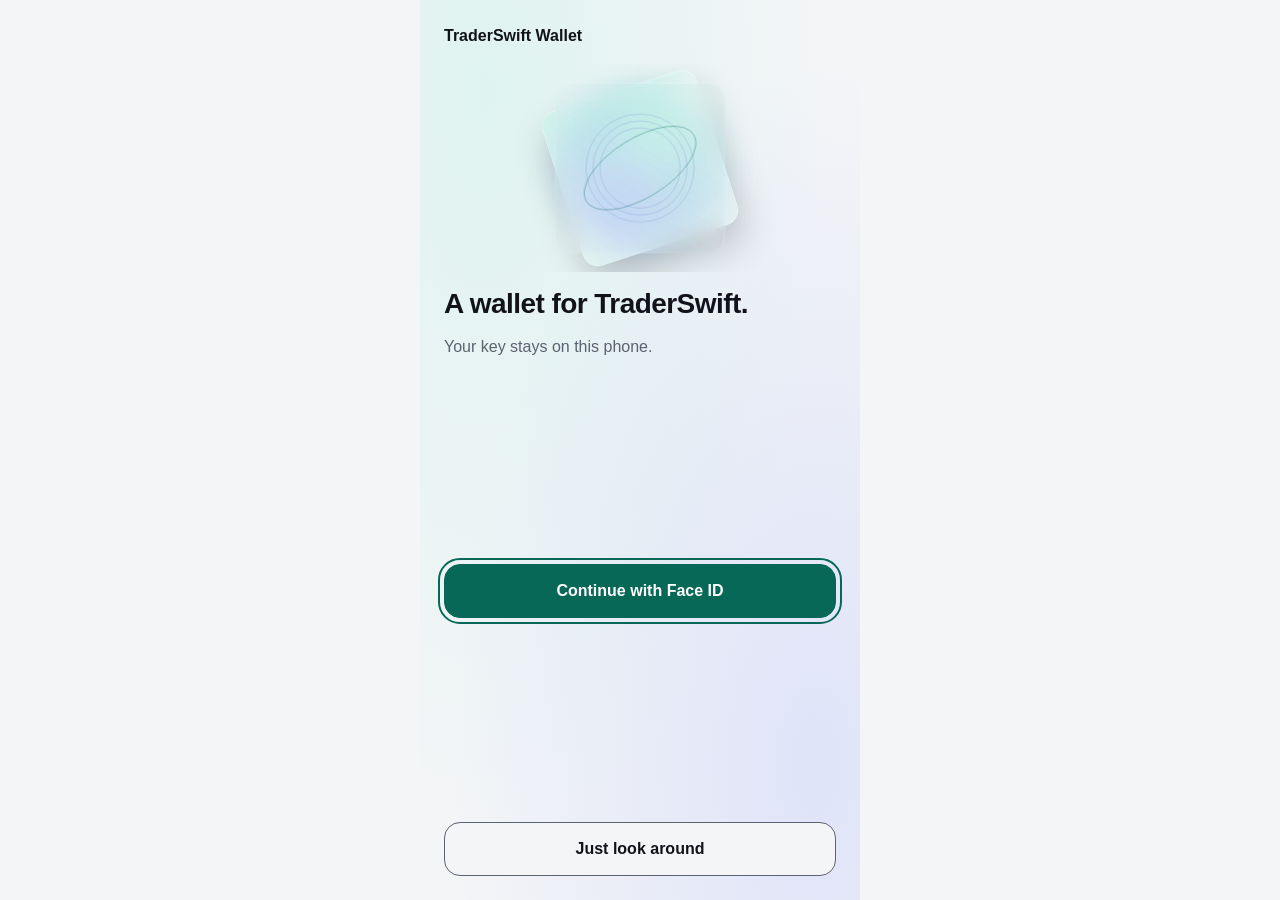
==== index.html @ d80a9143 "Release wallet-2026-11-20" ====
<!doctype html>
<html lang="en" data-build-skin="glass" data-skin="glass">
<head>
  <meta charset="utf-8">
  <meta http-equiv="Content-Security-Policy" content="default-src 'self'; script-src 'self'; style-src 'self'; img-src 'self' data:; connect-src 'self' https://api.hyperliquid.xyz https://demo.traderswift.io; frame-src 'self'; object-src 'none'; base-uri 'none'; form-action 'none'">
  <script src="./frame-guard.4831d1f5ddee1642.js" integrity="sha256-SDHR9d3uFkIbovCyOY0tVZxZxyp4+VUDyLY3PaFtxhA=" crossorigin="anonymous" data-child="false" data-app-src="./app.b67b82bde010d55c.js" data-app-integrity="sha256-tnuCveAQ1VzoUtTcBZsyUCCunEWGEKCyoYZvrgc1C8I="></script>
  <meta name="viewport" content="width=device-width, initial-scale=1, viewport-fit=cover">
  <meta name="theme-color" content="#0b0c0f">
  <title>TraderSwift Wallet</title>
  <link rel="manifest" href="./manifest.webmanifest">
  <link rel="icon" href="./icon.svg" type="image/svg+xml">
  <link rel="apple-touch-icon" href="./icon-192.png">
  <link rel="stylesheet" href="./app.dac056a2eb11f874.css" integrity="sha256-2sBWousR+HQdXqFy+PMfnN85sP+5z654Mg8IpljKiX8=" crossorigin="anonymous">
</head>
<body>
  <a data-wallet-direct href="https://wallet.traderswift.io/" target="_top" rel="noopener">Open wallet.traderswift.io directly</a>
  <template data-wallet-content>
  <main data-wallet-root></main>
  </template>
</body>
</html>
---- app.dac056a2eb11f874.css ----
/* Core geometry and accessibility. Appearance belongs to skins. */
:root {
  --zero: 0;
  --full: 100%;
  --half: 50%;
  --fraction: 1fr;
  --viewport-height: 100svh;
  --app-width: 440px;
  --space-1: 4px;
  --space-2: 8px;
  --space-3: 12px;
  --space-4: 16px;
  --space-5: 20px;
  --space-6: 24px;
  --space-9: 36px;
  --line-width: 1px;
  --focus-width: 2px;
  --focus-offset: 4px;
  --emphasis-width: 2px;
  --button-height: 54px;
  --touch-size: 44px;
  --payment-touch-size: 48px;
  --payment-text-size: 20px;
  --phrase-columns: 3;
  --word-padding: 3px 6px;
  --number-width: 14px;
  --mic-width: 100%;
  --mic-height: 64px;
  --mic-icon: 48px;
  --mic-stroke: 3px;
  --mic-capsule-width: 12px;
  --mic-capsule-height: 26px;
  --mic-capsule-left: 18px;
  --mic-capsule-top: 2px;
  --mic-cradle-width: 28px;
  --mic-cradle-height: 24px;
  --mic-cradle-left: 10px;
  --mic-cradle-top: 14px;
  --mic-stem-height: 8px;
  --mic-stem-left: 22px;
  --mic-stem-top: 38px;
  --mic-stand-width: 18px;
  --mic-stand-left: 15px;
  --mic-stand-top: 44px;
  --toast-layer: 10;
  --toast-width: 400px;
  --toast-available-width: calc(100% - 32px);
  --identity-size: 208px;
  --identity-stage-height: 228px;
  --panel-edge: 3px;
  --identity-gap: 4px;
  --identity-cell: 12px;
  --look-columns: 3;
}

* {
  box-sizing: border-box;
}
body {
  margin: var(--zero);
}
button {
  cursor: pointer;
}
button:disabled {
  cursor: not-allowed;
}
h1, h2 {
  margin: var(--zero);
  overflow-wrap: anywhere;
}
p {
  margin: var(--zero);
}
.app-shell {
  width: var(--full);
  max-width: var(--app-width);
  min-height: var(--viewport-height);
  margin-inline: auto;
  padding: var(--space-6);
  padding-bottom: max(var(--space-6), env(safe-area-inset-bottom));
}
.stack, .sentence-card, .actions {
  display: grid;
  gap: var(--space-4);
}
.actions {
  gap: var(--space-3);
  padding-top: var(--space-4);
}
.button {
  display: flex;
  align-items: center;
  justify-content: center;
  gap: var(--space-2);
  width: var(--full);
  min-height: var(--button-height);
  padding: var(--space-3) var(--space-4);
  overflow-wrap: anywhere;
}
.risk {
  text-decoration: underline;
}
.request-details {
  margin: var(--zero);
  padding: var(--space-4);
  overflow-wrap: anywhere;
}
.request-details__row + .request-details__row {
  margin-top: var(--space-3);
  padding-top: var(--space-3);
}
dt {
  margin-bottom: var(--space-1);
}
dd {
  margin: var(--zero);
  white-space: pre-wrap;
}
.notice {
  padding: var(--space-3);
}
.phrase-grid {
  list-style: none;
  display: grid;
  grid-template-columns: repeat(var(--phrase-columns), minmax(var(--zero), var(--fraction)));
  gap: var(--space-1);
  padding: var(--zero);
  margin: var(--zero);
}
.phrase-grid__item {
  display: flex;
  align-items: center;
  gap: var(--space-2);
  padding: var(--word-padding);
  min-width: var(--zero);
}
.phrase-grid__word {
  overflow-wrap: anywhere;
}
.word-number {
  flex-shrink: var(--zero);
  width: var(--number-width);
}
.passphrase-field {
  display: grid;
  gap: var(--space-2);
}
.passphrase {
  min-width: var(--zero);
  width: var(--full);
  min-height: var(--button-height);
  padding: var(--space-4);
}
.passphrase-toggle {
  width: auto;
  justify-self: end;
  min-height: var(--touch-size);
}
.field-error:empty {
  display: none;
}
.mic-button {
  flex-direction: row;
  width: var(--mic-width);
  min-height: var(--mic-height);
}
.mic-icon {
  position: relative;
  width: var(--mic-icon);
  height: var(--mic-icon);
}
.mic-icon > span {
  position: absolute;
}
.mic-icon__capsule {
  left: var(--mic-capsule-left);
  top: var(--mic-capsule-top);
  width: var(--mic-capsule-width);
  height: var(--mic-capsule-height);
}
.mic-icon__cradle {
  left: var(--mic-cradle-left);
  top: var(--mic-cradle-top);
  width: var(--mic-cradle-width);
  height: var(--mic-cradle-height);
}
.mic-icon__stem {
  left: var(--mic-stem-left);
  top: var(--mic-stem-top);
  width: var(--mic-stroke);
  height: var(--mic-stem-height);
}
.mic-icon__stand {
  left: var(--mic-stand-left);
  top: var(--mic-stand-top);
  width: var(--mic-stand-width);
  height: var(--mic-stroke);
}
.toast {
  position: fixed;
  z-index: var(--toast-layer);
  inset-inline: var(--zero);
  bottom: max(var(--space-4), env(safe-area-inset-bottom));
  width: min(var(--toast-width), var(--toast-available-width));
  margin-inline: auto;
  display: grid;
  gap: var(--space-3);
  padding: var(--space-4);
  overflow-wrap: anywhere;
}
.toast__dismiss {
  width: auto;
  min-height: var(--touch-size);
  justify-self: end;
}
textarea {
  resize: vertical;
}
[hidden] {
  display: none !important;
}
.page-host {
  align-content: start;
}
.page-host iframe {
  width: var(--full);
  min-height: var(--app-width);
}
output {
  overflow-wrap: anywhere;
}
.sentence-card__sentence, .request-audience {
  unicode-bidi: isolate;
  direction: ltr;
}

/* Art is isolated and clipped; it never contains signing text or controls. */
.app-shell {
  position: relative;
  isolation: isolate;
  display: flex;
  flex-direction: column;
  gap: var(--space-4);
}
.background-light {
  position: absolute;
  inset: var(--zero);
  z-index: -1;
  contain: strict;
  overflow: hidden;
  pointer-events: none;
}
.screen-content {
  display: flex;
  flex-direction: column;
  flex: 1;
  gap: var(--space-4);
}
.screen-content > * { flex-shrink: 0; }
.screen-dock, .screen-content > .button--primary,
.screen-content > .button:last-child { margin-top: auto; }
.screen-content form, .screen-content > .sentence-card {
  display: flex;
  flex-direction: column;
  flex: 1;
}
.screen-content form > .button--primary, .sentence-card > .actions { margin-top: auto; }
.wallet-tools summary { cursor: pointer; padding-block: var(--space-3); }
.wallet-tools .stack { padding-block: var(--space-3); }
.ring-prompt { min-width: var(--zero); }
.ring-prompt .ring-prompt__action {
  display: flex;
  align-items: center;
  justify-content: center;
  box-shadow: none;
  cursor: pointer;
  font-family: inherit;
  width: auto;
  min-width: var(--zero);
  min-height: var(--touch-size);
  padding: var(--zero);
  border: var(--zero);
  background: none;
  color: var(--muted);
  font-size: var(--text-small);
  font-weight: inherit;
}
.ring-prompt > :first-child { flex: 1; justify-content: flex-start; font-weight: normal; }
.ring-prompt .ring-prompt__dismiss { min-width: var(--touch-size); flex-shrink: 0; }
.ring-draft, .ring-header { min-width: var(--zero); overflow-wrap: anywhere; }
.ring-back { display: flex; align-items: center; min-height: var(--touch-size); }
.identity-stage {
  position: relative;
  isolation: isolate;
  contain: layout paint;
  overflow: hidden;
  width: var(--full);
  height: var(--identity-stage-height);
  flex-shrink: 0;
}
.identity-light, .identity-pane, .key-identity {
  position: absolute;
  inset: var(--zero);
  width: var(--identity-size);
  height: var(--identity-size);
  margin: auto;
}
.identity-light, .identity-pane { z-index: -1; }
.key-identity { display: block; }
.panel-wrap {
  position: relative;
  isolation: isolate;
  padding: var(--panel-edge);
}
.panel-art {
  position: absolute;
  inset: var(--zero);
  z-index: -1;
  contain: strict;
  overflow: hidden;
  pointer-events: none;
}
.panel-wrap > :last-child { position: relative; }

.look-options {
  display: grid;
  grid-template-columns: repeat(var(--look-columns), minmax(var(--zero), var(--fraction)));
  gap: var(--space-2);
}

.signing-truth {
  overflow-wrap: anywhere;
  unicode-bidi: isolate;
  direction: ltr;
}

.storage-warning { display: flex; align-items: center; gap: var(--space-2); }
.storage-warning .button { width: auto; min-height: var(--touch-size); padding-inline: var(--space-2); }

.identity-light { animation: identity-arrive var(--motion-duration) var(--motion-easing); }
@keyframes identity-arrive {
  from { opacity: 0; }
  to { opacity: 1; }
}

@media (prefers-reduced-motion: reduce) {
  *, *::before, *::after {
    animation: none !important;
    transition: none !important;
    transform: none !important;
    scroll-behavior: auto !important;
  }
}

/* Route focus announces the heading; keyboard focus uses the skin ring. */
h1[tabindex]:focus { outline: none; }
[data-signing-truth="address"], .app-shell .wallet-address,
.app-shell .passphrase.wallet-address {
  font-family: var(--font-address, ui-monospace, "SFMono-Regular", Menlo, Consolas, monospace);
}

.hl-heading { display: flex; align-items: baseline; flex-wrap: wrap; gap: var(--space-2); }
.hl-heading h3 { margin: var(--zero); overflow-wrap: anywhere; }
.hl-heading .muted { margin-left: auto; }
.hl-side { color: var(--accent); }
.hl-grid {
  display: grid;
  grid-template-columns: repeat(3, minmax(var(--zero), var(--fraction)));
  gap: var(--space-3) var(--space-2);
  margin: var(--zero);
}
.hl-cell { min-width: var(--zero); }
.hl-cell dt { font-size: var(--text-tiny); }
.hl-cell dd { font-variant-numeric: tabular-nums; overflow-wrap: anywhere; }
.hl-view, .hl-results, .hl-card { min-width: var(--zero); }

.payment-review, .funding-page {
  min-width: var(--zero);
  overflow-wrap: anywhere;
  unicode-bidi: isolate;
  direction: ltr;
}
.payment-review .wallet-address, .funding-page .wallet-address {
  white-space: normal;
  overflow: visible;
  text-overflow: clip;
}

.approval-screen, .approval-review { min-width: var(--zero); overflow-wrap: anywhere; }
.approval-typed-data {
  white-space: pre-wrap;
  overflow-wrap: anywhere;
  overflow: visible;
  text-overflow: clip;
  min-width: var(--zero);
  direction: ltr;
  unicode-bidi: isolate;
}

.funding-header {
  display: flex;
  align-items: center;
  gap: var(--space-2);
}
.funding-header h1 {
  flex: 1;
  margin: 0;
  font-size: var(--payment-text-size);
}
.funding-header .button {
  width: var(--payment-touch-size);
  flex-shrink: var(--zero);
  min-width: var(--payment-touch-size);
  min-height: var(--payment-touch-size);
  padding: 0;
}
.funding-badge {
  padding: var(--space-1) var(--space-2);
  border: var(--line-width) solid var(--border);
  border-radius: var(--radius-pill);
  font-size: var(--text-small);
  color: var(--muted);
}
.funding-page .button, .payment-review .button {
  min-height: var(--payment-touch-size);
}
.funding-page .wallet-address {
  font-size: var(--payment-text-size);
  overflow-wrap: anywhere;
  white-space: normal;
}

:root:not([data-skin]), :root[data-skin="glass"] { 
  color-scheme: dark;
  --font-body: -apple-system, BlinkMacSystemFont, "Segoe UI", sans-serif;
  --font-address: ui-monospace, "SFMono-Regular", Menlo, Consolas, monospace;
  --font-heading: var(--font-body);
  --font-mono: ui-monospace, "SFMono-Regular", Consolas, monospace;
  --text-body: 16px;
  --text-small: 12px;
  --text-word: 13px;
  --text-tiny: 10px;
  --text-heading: 28px;
  --text-hero: 28px;
  --leading-body: 1.5;
  --leading-heading: 1.12;
  --weight-bold: 600;
  --weight-heading: 600;
  --tracking-heading: -.02em;
  --tracking-label: .04em;
  --radius-card: 24px;
  --radius-control: 16px;
  --radius-notice: 12px;
  --radius-word: 4px;
  --radius-mic: 28px;
  --radius-pill: 999px;
  --transparent: transparent;
  --current-color: currentColor;
  --opacity-disabled: 1;
  --motion-duration: 140ms;
  --motion-easing: ease-out;
  --motion-press: translateY(1px);
  --canvas: #0b0c0f;
  --surface: #0b0c0f;
  --ink: #f2f4f7;
  --muted: #8b93a1;
  --accent: #5ee7c6;
  --on-accent: #0b0c0f;
  --tint: #181a20;
  --border: #30343b;
  --border-strong: #8b93a1;
  --warning-bg: #132923;
  --warning-ink: #a8e9d8;
  --danger: #ff6b63;
  --danger-bg: #2e191d;
  --danger-border: #a84b49;
  --panel-background: linear-gradient(135deg, var(--surface), var(--tint));
  --shadow-card: inset 0 1px 0 #ffffff12;
  --shadow-mic: 0 0 32px #5ee7c624;
  --shadow-toast: 0 8px 24px #00000050;
  --glass-blur: 16px;
  --identity-shell-radius: 24px;
  --identity-radius: 4px;
  --identity-background: radial-gradient(ellipse at center, var(--tint), var(--surface));
}
@media (prefers-color-scheme: light) {
  :root:not([data-skin]), :root[data-skin="glass"] {
    color-scheme: light;
    --canvas: #f4f5f7;
    --surface: #f4f5f7;
    --ink: #111318;
    --muted: #5b6270;
    --accent: #086858;
    --on-accent: #ffffff;
    --tint: #e9ebef;
    --border: #c9cdd4;
    --border-strong: #5b6270;
    --warning-bg: #e0f0eb;
    --warning-ink: #176856;
    --danger: #a12b28;
    --danger-bg: #fae9e7;
    --danger-border: #bf6a65;
  }
}
@media (prefers-reduced-motion: reduce) {
  :root:not([data-skin]), :root[data-skin="glass"] { --motion-duration: 0ms; --motion-press: none; }
}

:root[data-skin="glass"] body { background: var(--canvas); color: var(--ink); font: var(--text-body)/var(--leading-body) var(--font-body); }:root[data-skin="glass"] button, :root[data-skin="glass"] input { font: inherit; }:root[data-skin="glass"] button, :root[data-skin="glass"] input, :root[data-skin="glass"] a { -webkit-tap-highlight-color: var(--transparent); }:root[data-skin="glass"] button:disabled { opacity: var(--opacity-disabled); }:root[data-skin="glass"] button:focus-visible, :root[data-skin="glass"] input:focus-visible, :root[data-skin="glass"] a:focus-visible, :root[data-skin="glass"] [tabindex]:focus-visible:not(h1), :root[data-skin="glass"] h1[data-keyboard-focus="true"]:focus-visible { outline: var(--focus-width) solid var(--accent); outline-offset: var(--focus-offset); }:root[data-skin="glass"] a { color: var(--accent); text-underline-offset: var(--space-1); }:root[data-skin="glass"] h1, :root[data-skin="glass"] h2 { font: var(--weight-heading) var(--text-heading)/var(--leading-heading) var(--font-heading); letter-spacing: var(--tracking-heading); }:root[data-skin="glass"] .app-shell { background: var(--surface); }:root[data-skin="glass"] .wallet-tools summary { color: var(--muted); }:root[data-skin="glass"] .hero { font-size: var(--text-hero); }:root[data-skin="glass"] .muted, :root[data-skin="glass"] .field-hint { color: var(--muted); }:root[data-skin="glass"] .button { border: var(--line-width) solid var(--border-strong); border-radius: var(--radius-control); background: var(--surface); color: var(--ink); font-weight: var(--weight-bold); transition: background-color var(--motion-duration) var(--motion-easing), transform var(--motion-duration) var(--motion-easing); }:root[data-skin="glass"] .button--primary { background: var(--accent); color: var(--on-accent); border-color: var(--accent); }:root[data-skin="glass"] .button--refuse { color: var(--danger); border-color: var(--danger-border); }:root[data-skin="glass"] .button--secondary:enabled:hover { background: var(--tint); }:root[data-skin="glass"] .button--refuse:enabled:hover { background: var(--danger-bg); }:root[data-skin="glass"] .button:enabled:active { transform: var(--motion-press); }:root[data-skin="glass"] .risk { color: var(--accent); font-weight: inherit; text-decoration-thickness: var(--emphasis-width); text-underline-offset: var(--focus-offset); }:root[data-skin="glass"] .request-details { background-color: var(--tint); background-image: var(--panel-background, linear-gradient(135deg, var(--surface), var(--tint))); border: var(--line-width) solid var(--border); border-radius: var(--radius-card); box-shadow: var(--shadow-card); }:root[data-skin="glass"] .request-details__row + .request-details__row { border-top: var(--line-width) solid var(--border); }:root[data-skin="glass"] dt { color: var(--muted); font-size: var(--text-small); font-weight: var(--weight-bold); letter-spacing: var(--tracking-label); text-transform: uppercase; }:root[data-skin="glass"] .notice { border-radius: var(--radius-notice); background: var(--warning-bg); color: var(--warning-ink); }:root[data-skin="glass"] .phrase-grid__item { border: var(--line-width) solid var(--border); border-radius: var(--radius-word); background: var(--tint); font-size: var(--text-word); }:root[data-skin="glass"] .word-number { font-size: var(--text-tiny); color: var(--muted); font-variant-numeric: tabular-nums; }:root[data-skin="glass"] .field-label { font-weight: var(--weight-bold); }:root[data-skin="glass"] .passphrase { border: var(--line-width) solid var(--border-strong); border-radius: var(--radius-control); background: var(--tint); color: var(--ink); }:root[data-skin="glass"] .passphrase[aria-invalid="true"] { border-color: var(--danger); }:root[data-skin="glass"] .passphrase-toggle[aria-pressed="true"] { background: var(--tint); border-color: var(--accent); }:root[data-skin="glass"] .field-hint, :root[data-skin="glass"] .field-error { font-size: var(--text-small); }:root[data-skin="glass"] .field-error { color: var(--danger); }:root[data-skin="glass"] .mic-button { border-radius: var(--radius-mic); box-shadow: var(--shadow-mic); }:root[data-skin="glass"] .mic-icon__capsule { border: var(--mic-stroke) solid var(--current-color); border-radius: var(--radius-pill); }:root[data-skin="glass"] .mic-icon__cradle { border: var(--mic-stroke) solid var(--current-color); border-top: none; border-radius: var(--zero) var(--zero) var(--radius-pill) var(--radius-pill); }:root[data-skin="glass"] .mic-icon__stem { background: var(--current-color); }:root[data-skin="glass"] .mic-icon__stand { background: var(--current-color); }:root[data-skin="glass"] .toast { background: var(--surface); color: var(--ink); border: var(--line-width) solid var(--border-strong); border-radius: var(--radius-card); box-shadow: var(--shadow-toast); }:root[data-skin="glass"] .toast--error { background: var(--danger-bg); color: var(--danger); border-color: var(--danger-border); }:root[data-skin="glass"] textarea { font: inherit; }:root[data-skin="glass"] textarea:focus-visible { outline: var(--focus-width) solid var(--accent); outline-offset: var(--focus-offset); }:root[data-skin="glass"] .page-host iframe { border: var(--zero); }:root[data-skin="glass"] .look-options [aria-pressed="true"] { border-color: var(--accent); background: var(--tint); }:root[data-skin="glass"] .request-details { backdrop-filter: blur(var(--glass-blur)); }:root[data-skin="glass"] .background-light { background: radial-gradient(ellipse at 15% 10%, #5ee7c624, transparent 65%), radial-gradient(ellipse at 90% 85%, #5a78ff24, transparent 65%); }:root[data-skin="glass"] .panel-art { background: linear-gradient(135deg, #a8e9d840, #5a78ff18 55%, #5ee7c624); border: 1px solid #a8e9d840; border-radius: 22px; box-shadow: inset 0 1px 0 #ffffff30, 0 12px 28px #00000024; backdrop-filter: blur(24px); }:root[data-skin="glass"] .identity-stage { height: 208px; }:root[data-skin="glass"] .identity-light { background: conic-gradient(from 29deg, #5ee7c640, #5a78ff40, #5ee7c640); border-radius: 50%; filter: blur(18px); transform: scale(0.8); }:root[data-skin="glass"] .identity-pane { background: linear-gradient(-18deg, #a8e9d818, transparent 60%, #5ee7c624); border: 1px solid #ffffff30; border-radius: 20px; box-shadow: 0 24px 48px #00000033, inset 0 1px 0 #ffffff30; transform: rotate(-18deg) scale(0.78); }:root[data-skin="glass"] .key-identity { background: linear-gradient(31deg, #ffffff0f, transparent 65%, #a8e9d818); border: 1px solid #ffffff30; border-radius: 20px; backdrop-filter: blur(12px); padding: 18px; transform: scale(0.82); }:root[data-skin="glass"] .orbit-lines { fill: none; stroke: #869ad4; stroke-width: 1; opacity: 0.8; }:root[data-skin="glass"] .orbit-lines ellipse { stroke: var(--accent); }:root[data-skin="glass"] .identity-dot { fill: var(--accent); stroke: var(--surface); stroke-width: 1; }:root[data-skin="glass"] .identity-dot:nth-child(3n) { fill: #b9f3e4; }

:root:not([data-skin]) body { background: var(--canvas); color: var(--ink); font: var(--text-body)/var(--leading-body) var(--font-body); }:root:not([data-skin]) button, :root:not([data-skin]) input { font: inherit; }:root:not([data-skin]) button, :root:not([data-skin]) input, :root:not([data-skin]) a { -webkit-tap-highlight-color: var(--transparent); }:root:not([data-skin]) button:disabled { opacity: var(--opacity-disabled); }:root:not([data-skin]) button:focus-visible, :root:not([data-skin]) input:focus-visible, :root:not([data-skin]) a:focus-visible, :root:not([data-skin]) [tabindex]:focus-visible:not(h1), :root:not([data-skin]) h1[data-keyboard-focus="true"]:focus-visible { outline: var(--focus-width) solid var(--accent); outline-offset: var(--focus-offset); }:root:not([data-skin]) a { color: var(--accent); text-underline-offset: var(--space-1); }:root:not([data-skin]) h1, :root:not([data-skin]) h2 { font: var(--weight-heading) var(--text-heading)/var(--leading-heading) var(--font-heading); letter-spacing: var(--tracking-heading); }:root:not([data-skin]) .app-shell { background: var(--surface); }:root:not([data-skin]) .wallet-tools summary { color: var(--muted); }:root:not([data-skin]) .hero { font-size: var(--text-hero); }:root:not([data-skin]) .muted, :root:not([data-skin]) .field-hint { color: var(--muted); }:root:not([data-skin]) .button { border: var(--line-width) solid var(--border-strong); border-radius: var(--radius-control); background: var(--surface); color: var(--ink); font-weight: var(--weight-bold); transition: background-color var(--motion-duration) var(--motion-easing), transform var(--motion-duration) var(--motion-easing); }:root:not([data-skin]) .button--primary { background: var(--accent); color: var(--on-accent); border-color: var(--accent); }:root:not([data-skin]) .button--refuse { color: var(--danger); border-color: var(--danger-border); }:root:not([data-skin]) .button--secondary:enabled:hover { background: var(--tint); }:root:not([data-skin]) .button--refuse:enabled:hover { background: var(--danger-bg); }:root:not([data-skin]) .button:enabled:active { transform: var(--motion-press); }:root:not([data-skin]) .risk { color: var(--accent); font-weight: inherit; text-decoration-thickness: var(--emphasis-width); text-underline-offset: var(--focus-offset); }:root:not([data-skin]) .request-details { background-color: var(--tint); background-image: var(--panel-background, linear-gradient(135deg, var(--surface), var(--tint))); border: var(--line-width) solid var(--border); border-radius: var(--radius-card); box-shadow: var(--shadow-card); }:root:not([data-skin]) .request-details__row + .request-details__row { border-top: var(--line-width) solid var(--border); }:root:not([data-skin]) dt { color: var(--muted); font-size: var(--text-small); font-weight: var(--weight-bold); letter-spacing: var(--tracking-label); text-transform: uppercase; }:root:not([data-skin]) .notice { border-radius: var(--radius-notice); background: var(--warning-bg); color: var(--warning-ink); }:root:not([data-skin]) .phrase-grid__item { border: var(--line-width) solid var(--border); border-radius: var(--radius-word); background: var(--tint); font-size: var(--text-word); }:root:not([data-skin]) .word-number { font-size: var(--text-tiny); color: var(--muted); font-variant-numeric: tabular-nums; }:root:not([data-skin]) .field-label { font-weight: var(--weight-bold); }:root:not([data-skin]) .passphrase { border: var(--line-width) solid var(--border-strong); border-radius: var(--radius-control); background: var(--tint); color: var(--ink); }:root:not([data-skin]) .passphrase[aria-invalid="true"] { border-color: var(--danger); }:root:not([data-skin]) .passphrase-toggle[aria-pressed="true"] { background: var(--tint); border-color: var(--accent); }:root:not([data-skin]) .field-hint, :root:not([data-skin]) .field-error { font-size: var(--text-small); }:root:not([data-skin]) .field-error { color: var(--danger); }:root:not([data-skin]) .mic-button { border-radius: var(--radius-mic); box-shadow: var(--shadow-mic); }:root:not([data-skin]) .mic-icon__capsule { border: var(--mic-stroke) solid var(--current-color); border-radius: var(--radius-pill); }:root:not([data-skin]) .mic-icon__cradle { border: var(--mic-stroke) solid var(--current-color); border-top: none; border-radius: var(--zero) var(--zero) var(--radius-pill) var(--radius-pill); }:root:not([data-skin]) .mic-icon__stem { background: var(--current-color); }:root:not([data-skin]) .mic-icon__stand { background: var(--current-color); }:root:not([data-skin]) .toast { background: var(--surface); color: var(--ink); border: var(--line-width) solid var(--border-strong); border-radius: var(--radius-card); box-shadow: var(--shadow-toast); }:root:not([data-skin]) .toast--error { background: var(--danger-bg); color: var(--danger); border-color: var(--danger-border); }:root:not([data-skin]) textarea { font: inherit; }:root:not([data-skin]) textarea:focus-visible { outline: var(--focus-width) solid var(--accent); outline-offset: var(--focus-offset); }:root:not([data-skin]) .page-host iframe { border: var(--zero); }:root:not([data-skin]) .look-options [aria-pressed="true"] { border-color: var(--accent); background: var(--tint); }:root:not([data-skin]) .request-details { backdrop-filter: blur(var(--glass-blur)); }:root:not([data-skin]) .background-light { background: radial-gradient(ellipse at 15% 10%, #5ee7c624, transparent 65%), radial-gradient(ellipse at 90% 85%, #5a78ff24, transparent 65%); }:root:not([data-skin]) .panel-art { background: linear-gradient(135deg, #a8e9d840, #5a78ff18 55%, #5ee7c624); border: 1px solid #a8e9d840; border-radius: 22px; box-shadow: inset 0 1px 0 #ffffff30, 0 12px 28px #00000024; backdrop-filter: blur(24px); }:root:not([data-skin]) .identity-stage { height: 208px; }:root:not([data-skin]) .identity-light { background: conic-gradient(from 29deg, #5ee7c640, #5a78ff40, #5ee7c640); border-radius: 50%; filter: blur(18px); transform: scale(0.8); }:root:not([data-skin]) .identity-pane { background: linear-gradient(-18deg, #a8e9d818, transparent 60%, #5ee7c624); border: 1px solid #ffffff30; border-radius: 20px; box-shadow: 0 24px 48px #00000033, inset 0 1px 0 #ffffff30; transform: rotate(-18deg) scale(0.78); }:root:not([data-skin]) .key-identity { background: linear-gradient(31deg, #ffffff0f, transparent 65%, #a8e9d818); border: 1px solid #ffffff30; border-radius: 20px; backdrop-filter: blur(12px); padding: 18px; transform: scale(0.82); }:root:not([data-skin]) .orbit-lines { fill: none; stroke: #869ad4; stroke-width: 1; opacity: 0.8; }:root:not([data-skin]) .orbit-lines ellipse { stroke: var(--accent); }:root:not([data-skin]) .identity-dot { fill: var(--accent); stroke: var(--surface); stroke-width: 1; }:root:not([data-skin]) .identity-dot:nth-child(3n) { fill: #b9f3e4; }

:root[data-skin="orbit"] { 
  color-scheme: dark;
  --font-body: -apple-system, BlinkMacSystemFont, "Segoe UI", sans-serif;
  --font-address: ui-monospace, "SFMono-Regular", Menlo, Consolas, monospace;
  --font-heading: var(--font-body);
  --font-mono: ui-monospace, "SFMono-Regular", Consolas, monospace;
  --text-body: 16px;
  --text-small: 12px;
  --text-word: 13px;
  --text-tiny: 10px;
  --text-heading: 28px;
  --text-hero: 28px;
  --leading-body: 1.5;
  --leading-heading: 1.12;
  --weight-bold: 600;
  --weight-heading: 600;
  --tracking-heading: -.02em;
  --tracking-label: .04em;
  --radius-card: 20px;
  --radius-control: 28px;
  --radius-notice: 12px;
  --radius-word: 4px;
  --radius-mic: 999px;
  --radius-pill: 999px;
  --transparent: transparent;
  --current-color: currentColor;
  --opacity-disabled: 1;
  --motion-duration: 140ms;
  --motion-easing: ease-out;
  --motion-press: translateY(1px);
  --canvas: #080c10;
  --surface: #101a20;
  --ink: #f0f7f5;
  --muted: #a5b8bc;
  --accent: #a7ecda;
  --on-accent: #102b26;
  --tint: #192a31;
  --border: #31464d;
  --border-strong: #6b8b94;
  --warning-bg: #27332e;
  --warning-ink: #d8e7c8;
  --danger: #ffa99e;
  --danger-bg: #36272b;
  --danger-border: #9c605c;
  --panel-background: none;
  --shadow-card: inset 0 1px 0 #a7ecda26;
  --shadow-mic: 0 0 32px #5ee7c624;
  --shadow-toast: 0 8px 24px #00000050;
  --glass-blur: 0px;
  --identity-shell-radius: 999px;
  --identity-radius: 50%;
  --identity-background: repeating-radial-gradient(circle at center, var(--surface) 0px, var(--surface) 16px, var(--border) 17px, var(--surface) 18px);
}
@media (prefers-color-scheme: light) {
  :root[data-skin="orbit"] {
    color-scheme: light;
    --canvas: #dbe5e3;
    --surface: #f4f8f6;
    --ink: #182f31;
    --muted: #526a6d;
    --accent: #205e53;
    --on-accent: #ffffff;
    --tint: #e2eeea;
    --border: #bccfca;
    --border-strong: #708b86;
    --warning-bg: #e4ead6;
    --warning-ink: #42592e;
    --danger: #912e2d;
    --danger-bg: #f7e6e2;
    --danger-border: #bb7d78;
  }
}
@media (prefers-reduced-motion: reduce) {
  :root[data-skin="orbit"] { --motion-duration: 0ms; --motion-press: none; }
}

:root[data-skin="orbit"] body { background: var(--canvas); color: var(--ink); font: var(--text-body)/var(--leading-body) var(--font-body); }:root[data-skin="orbit"] button, :root[data-skin="orbit"] input { font: inherit; }:root[data-skin="orbit"] button, :root[data-skin="orbit"] input, :root[data-skin="orbit"] a { -webkit-tap-highlight-color: var(--transparent); }:root[data-skin="orbit"] button:disabled { opacity: var(--opacity-disabled); }:root[data-skin="orbit"] button:focus-visible, :root[data-skin="orbit"] input:focus-visible, :root[data-skin="orbit"] a:focus-visible, :root[data-skin="orbit"] [tabindex]:focus-visible:not(h1), :root[data-skin="orbit"] h1[data-keyboard-focus="true"]:focus-visible { outline: var(--focus-width) solid var(--accent); outline-offset: var(--focus-offset); }:root[data-skin="orbit"] a { color: var(--accent); text-underline-offset: var(--space-1); }:root[data-skin="orbit"] h1, :root[data-skin="orbit"] h2 { font: var(--weight-heading) var(--text-heading)/var(--leading-heading) var(--font-heading); letter-spacing: var(--tracking-heading); }:root[data-skin="orbit"] .app-shell { background: var(--surface); }:root[data-skin="orbit"] .wallet-tools summary { color: var(--muted); }:root[data-skin="orbit"] .hero { font-size: var(--text-hero); }:root[data-skin="orbit"] .muted, :root[data-skin="orbit"] .field-hint { color: var(--muted); }:root[data-skin="orbit"] .button { border: var(--line-width) solid var(--border-strong); border-radius: var(--radius-control); background: var(--surface); color: var(--ink); font-weight: var(--weight-bold); transition: background-color var(--motion-duration) var(--motion-easing), transform var(--motion-duration) var(--motion-easing); }:root[data-skin="orbit"] .button--primary { background: var(--accent); color: var(--on-accent); border-color: var(--accent); }:root[data-skin="orbit"] .button--refuse { color: var(--danger); border-color: var(--danger-border); }:root[data-skin="orbit"] .button--secondary:enabled:hover { background: var(--tint); }:root[data-skin="orbit"] .button--refuse:enabled:hover { background: var(--danger-bg); }:root[data-skin="orbit"] .button:enabled:active { transform: var(--motion-press); }:root[data-skin="orbit"] .risk { color: var(--accent); font-weight: inherit; text-decoration-thickness: var(--emphasis-width); text-underline-offset: var(--focus-offset); }:root[data-skin="orbit"] .request-details { background-color: var(--tint); background-image: var(--panel-background, linear-gradient(135deg, var(--surface), var(--tint))); border: var(--line-width) solid var(--border); border-radius: var(--radius-card); box-shadow: var(--shadow-card); }:root[data-skin="orbit"] .request-details__row + .request-details__row { border-top: var(--line-width) solid var(--border); }:root[data-skin="orbit"] dt { color: var(--muted); font-size: var(--text-small); font-weight: var(--weight-bold); letter-spacing: var(--tracking-label); text-transform: uppercase; }:root[data-skin="orbit"] .notice { border-radius: var(--radius-notice); background: var(--warning-bg); color: var(--warning-ink); }:root[data-skin="orbit"] .phrase-grid__item { border: var(--line-width) solid var(--border); border-radius: var(--radius-word); background: var(--tint); font-size: var(--text-word); }:root[data-skin="orbit"] .word-number { font-size: var(--text-tiny); color: var(--muted); font-variant-numeric: tabular-nums; }:root[data-skin="orbit"] .field-label { font-weight: var(--weight-bold); }:root[data-skin="orbit"] .passphrase { border: var(--line-width) solid var(--border-strong); border-radius: var(--radius-control); background: var(--tint); color: var(--ink); }:root[data-skin="orbit"] .passphrase[aria-invalid="true"] { border-color: var(--danger); }:root[data-skin="orbit"] .passphrase-toggle[aria-pressed="true"] { background: var(--tint); border-color: var(--accent); }:root[data-skin="orbit"] .field-hint, :root[data-skin="orbit"] .field-error { font-size: var(--text-small); }:root[data-skin="orbit"] .field-error { color: var(--danger); }:root[data-skin="orbit"] .mic-button { border-radius: var(--radius-mic); box-shadow: var(--shadow-mic); }:root[data-skin="orbit"] .mic-icon__capsule { border: var(--mic-stroke) solid var(--current-color); border-radius: var(--radius-pill); }:root[data-skin="orbit"] .mic-icon__cradle { border: var(--mic-stroke) solid var(--current-color); border-top: none; border-radius: var(--zero) var(--zero) var(--radius-pill) var(--radius-pill); }:root[data-skin="orbit"] .mic-icon__stem { background: var(--current-color); }:root[data-skin="orbit"] .mic-icon__stand { background: var(--current-color); }:root[data-skin="orbit"] .toast { background: var(--surface); color: var(--ink); border: var(--line-width) solid var(--border-strong); border-radius: var(--radius-card); box-shadow: var(--shadow-toast); }:root[data-skin="orbit"] .toast--error { background: var(--danger-bg); color: var(--danger); border-color: var(--danger-border); }:root[data-skin="orbit"] textarea { font: inherit; }:root[data-skin="orbit"] textarea:focus-visible { outline: var(--focus-width) solid var(--accent); outline-offset: var(--focus-offset); }:root[data-skin="orbit"] .page-host iframe { border: var(--zero); }:root[data-skin="orbit"] .look-options [aria-pressed="true"] { border-color: var(--accent); background: var(--tint); }:root[data-skin="orbit"] .request-details { backdrop-filter: blur(var(--glass-blur)); }:root[data-skin="orbit"] .background-light { background: radial-gradient(ellipse at 50% 28%, #5ee7c624, transparent 65%); }:root[data-skin="orbit"] .panel-art { background: var(--surface); border: 1px solid var(--border); border-top: 1px solid #658783; border-radius: 20px; box-shadow: inset 0 1px 0 #a7ecda26; }:root[data-skin="orbit"] .identity-stage { height: 208px; }:root[data-skin="orbit"] .identity-light { background: radial-gradient(circle at center, #5ee7c650, transparent 70%); border-radius: 50%; filter: blur(26px); transform: scale(0.9); }:root[data-skin="orbit"] .identity-pane { display: none; }:root[data-skin="orbit"] .key-identity { background: none; border: none; border-radius: 0px; box-shadow: none; backdrop-filter: none; padding: 0px; transform: none; }:root[data-skin="orbit"] .orbit-lines { fill: none; stroke: #658783; stroke-width: 1; opacity: 0.8; }:root[data-skin="orbit"] .orbit-lines ellipse { stroke: var(--accent); stroke-width: 2; }:root[data-skin="orbit"] .identity-dot { fill: var(--accent); stroke: var(--surface); stroke-width: 1.5; }:root[data-skin="orbit"] .identity-dot:nth-child(3n) { fill: #d7e8c8; }

:root[data-skin="night-key"] { 
  color-scheme: dark;
  --font-body: -apple-system, BlinkMacSystemFont, "Segoe UI", sans-serif;
  --font-address: ui-monospace, "SFMono-Regular", Menlo, Consolas, monospace;
  --font-heading: var(--font-body);
  --font-mono: ui-monospace, "SFMono-Regular", Consolas, monospace;
  --text-body: 16px;
  --text-small: 12px;
  --text-word: 13px;
  --text-tiny: 10px;
  --text-heading: 28px;
  --text-hero: 28px;
  --leading-body: 1.5;
  --leading-heading: 1.12;
  --weight-bold: 600;
  --weight-heading: 600;
  --tracking-heading: -.02em;
  --tracking-label: .04em;
  --radius-card: 0px;
  --radius-control: 999px;
  --radius-notice: 12px;
  --radius-word: 4px;
  --radius-mic: 999px;
  --radius-pill: 999px;
  --transparent: transparent;
  --current-color: currentColor;
  --opacity-disabled: 1;
  --motion-duration: 140ms;
  --motion-easing: ease-out;
  --motion-press: translateY(1px);
  --canvas: #070a08;
  --surface: #0d120f;
  --ink: #e6eee8;
  --muted: #a0afa4;
  --accent: #8dfc88;
  --on-accent: #071108;
  --tint: #0d120f;
  --border: #0d120f;
  --border-strong: #819b88;
  --warning-bg: #162a1d;
  --warning-ink: #b6ecc3;
  --danger: #ffaaa7;
  --danger-bg: #301d24;
  --danger-border: #a76572;
  --panel-background: linear-gradient(135deg, var(--surface), var(--tint));
  --shadow-card: none;
  --shadow-mic: 0 0 0 1px var(--accent);
  --shadow-toast: 0 8px 24px #00000050;
  --glass-blur: 0px;
  --identity-shell-radius: 999px;
  --identity-radius: 50%;
  --identity-background: var(--tint);
}
@media (prefers-color-scheme: light) {
  :root[data-skin="night-key"] {
    color-scheme: light;
    --canvas: #f4f8f5;
    --surface: #ffffff;
    --ink: #112319;
    --muted: #4a6252;
    --accent: #236934;
    --on-accent: #ffffff;
    --tint: #e6efe9;
    --border: #b3cabc;
    --border-strong: #64816d;
    --warning-bg: #e2f0e6;
    --warning-ink: #245c33;
    --danger: #a12f45;
    --danger-bg: #f9e6eb;
    --danger-border: #b36a7a;
  }
}
@media (prefers-reduced-motion: reduce) {
  :root[data-skin="night-key"] { --motion-duration: 0ms; --motion-press: none; }
}

:root[data-skin="night-key"] body { background: var(--canvas); color: var(--ink); font: var(--text-body)/var(--leading-body) var(--font-body); }:root[data-skin="night-key"] button, :root[data-skin="night-key"] input { font: inherit; }:root[data-skin="night-key"] button, :root[data-skin="night-key"] input, :root[data-skin="night-key"] a { -webkit-tap-highlight-color: var(--transparent); }:root[data-skin="night-key"] button:disabled { opacity: var(--opacity-disabled); }:root[data-skin="night-key"] button:focus-visible, :root[data-skin="night-key"] input:focus-visible, :root[data-skin="night-key"] a:focus-visible, :root[data-skin="night-key"] [tabindex]:focus-visible:not(h1), :root[data-skin="night-key"] h1[data-keyboard-focus="true"]:focus-visible { outline: var(--focus-width) solid var(--accent); outline-offset: var(--focus-offset); }:root[data-skin="night-key"] a { color: var(--accent); text-underline-offset: var(--space-1); }:root[data-skin="night-key"] h1, :root[data-skin="night-key"] h2 { font: var(--weight-heading) var(--text-heading)/var(--leading-heading) var(--font-heading); letter-spacing: var(--tracking-heading); }:root[data-skin="night-key"] .app-shell { background: var(--surface); }:root[data-skin="night-key"] .wallet-tools summary { color: var(--muted); }:root[data-skin="night-key"] .hero { font-size: var(--text-hero); }:root[data-skin="night-key"] .muted, :root[data-skin="night-key"] .field-hint { color: var(--muted); }:root[data-skin="night-key"] .button { border: var(--line-width) solid var(--border-strong); border-radius: var(--radius-control); background: var(--surface); color: var(--ink); font-weight: var(--weight-bold); transition: background-color var(--motion-duration) var(--motion-easing), transform var(--motion-duration) var(--motion-easing); }:root[data-skin="night-key"] .button--primary { background: var(--accent); color: var(--on-accent); border-color: var(--accent); }:root[data-skin="night-key"] .button--refuse { color: var(--danger); border-color: var(--danger-border); }:root[data-skin="night-key"] .button--secondary:enabled:hover { background: var(--tint); }:root[data-skin="night-key"] .button--refuse:enabled:hover { background: var(--danger-bg); }:root[data-skin="night-key"] .button:enabled:active { transform: var(--motion-press); }:root[data-skin="night-key"] .risk { color: var(--accent); font-weight: inherit; text-decoration-thickness: var(--emphasis-width); text-underline-offset: var(--focus-offset); }:root[data-skin="night-key"] .request-details { background-color: var(--tint); background-image: var(--panel-background, linear-gradient(135deg, var(--surface), var(--tint))); border: var(--line-width) solid var(--border); border-radius: var(--radius-card); box-shadow: var(--shadow-card); }:root[data-skin="night-key"] .request-details__row + .request-details__row { border-top: var(--line-width) solid var(--border); }:root[data-skin="night-key"] dt { color: var(--muted); font-size: var(--text-small); font-weight: var(--weight-bold); letter-spacing: var(--tracking-label); text-transform: uppercase; }:root[data-skin="night-key"] .notice { border-radius: var(--radius-notice); background: var(--warning-bg); color: var(--warning-ink); }:root[data-skin="night-key"] .phrase-grid__item { border: var(--line-width) solid var(--border); border-radius: var(--radius-word); background: var(--tint); font-size: var(--text-word); }:root[data-skin="night-key"] .word-number { font-size: var(--text-tiny); color: var(--muted); font-variant-numeric: tabular-nums; }:root[data-skin="night-key"] .field-label { font-weight: var(--weight-bold); }:root[data-skin="night-key"] .passphrase { border: var(--line-width) solid var(--border-strong); border-radius: var(--radius-control); background: var(--tint); color: var(--ink); }:root[data-skin="night-key"] .passphrase[aria-invalid="true"] { border-color: var(--danger); }:root[data-skin="night-key"] .passphrase-toggle[aria-pressed="true"] { background: var(--tint); border-color: var(--accent); }:root[data-skin="night-key"] .field-hint, :root[data-skin="night-key"] .field-error { font-size: var(--text-small); }:root[data-skin="night-key"] .field-error { color: var(--danger); }:root[data-skin="night-key"] .mic-button { border-radius: var(--radius-mic); box-shadow: var(--shadow-mic); }:root[data-skin="night-key"] .mic-icon__capsule { border: var(--mic-stroke) solid var(--current-color); border-radius: var(--radius-pill); }:root[data-skin="night-key"] .mic-icon__cradle { border: var(--mic-stroke) solid var(--current-color); border-top: none; border-radius: var(--zero) var(--zero) var(--radius-pill) var(--radius-pill); }:root[data-skin="night-key"] .mic-icon__stem { background: var(--current-color); }:root[data-skin="night-key"] .mic-icon__stand { background: var(--current-color); }:root[data-skin="night-key"] .toast { background: var(--surface); color: var(--ink); border: var(--line-width) solid var(--border-strong); border-radius: var(--radius-card); box-shadow: var(--shadow-toast); }:root[data-skin="night-key"] .toast--error { background: var(--danger-bg); color: var(--danger); border-color: var(--danger-border); }:root[data-skin="night-key"] textarea { font: inherit; }:root[data-skin="night-key"] textarea:focus-visible { outline: var(--focus-width) solid var(--accent); outline-offset: var(--focus-offset); }:root[data-skin="night-key"] .page-host iframe { border: var(--zero); }:root[data-skin="night-key"] .look-options [aria-pressed="true"] { border-color: var(--accent); background: var(--tint); }:root[data-skin="night-key"] .request-details { backdrop-filter: blur(var(--glass-blur)); }:root[data-skin="night-key"] .background-light { background: linear-gradient(180deg, #8dfc8808, transparent 35%); }:root[data-skin="night-key"] .panel-art { background: none; border-top: 1px solid var(--border); border-radius: 0px; box-shadow: none; }:root[data-skin="night-key"] .identity-stage { height: 144px; }:root[data-skin="night-key"] .identity-light { display: none; }:root[data-skin="night-key"] .identity-pane { width: 116px; height: 116px; background: var(--surface); border: 1px solid var(--accent); border-radius: 50%; box-shadow: 0 0 0 10px var(--surface), 0 0 0 11px var(--border); }:root[data-skin="night-key"] .key-identity { width: 104px; height: 104px; background: none; border: 0px solid transparent; border-radius: 50%; }:root[data-skin="night-key"] .orbit-lines { fill: none; stroke: var(--border-strong); stroke-width: 1; opacity: 0.5; }:root[data-skin="night-key"] .orbit-lines ellipse { display: none; }:root[data-skin="night-key"] .identity-dot { fill: var(--accent); stroke: none; }:root[data-skin="night-key"] .identity-dot:nth-child(3n) { fill: var(--muted); }
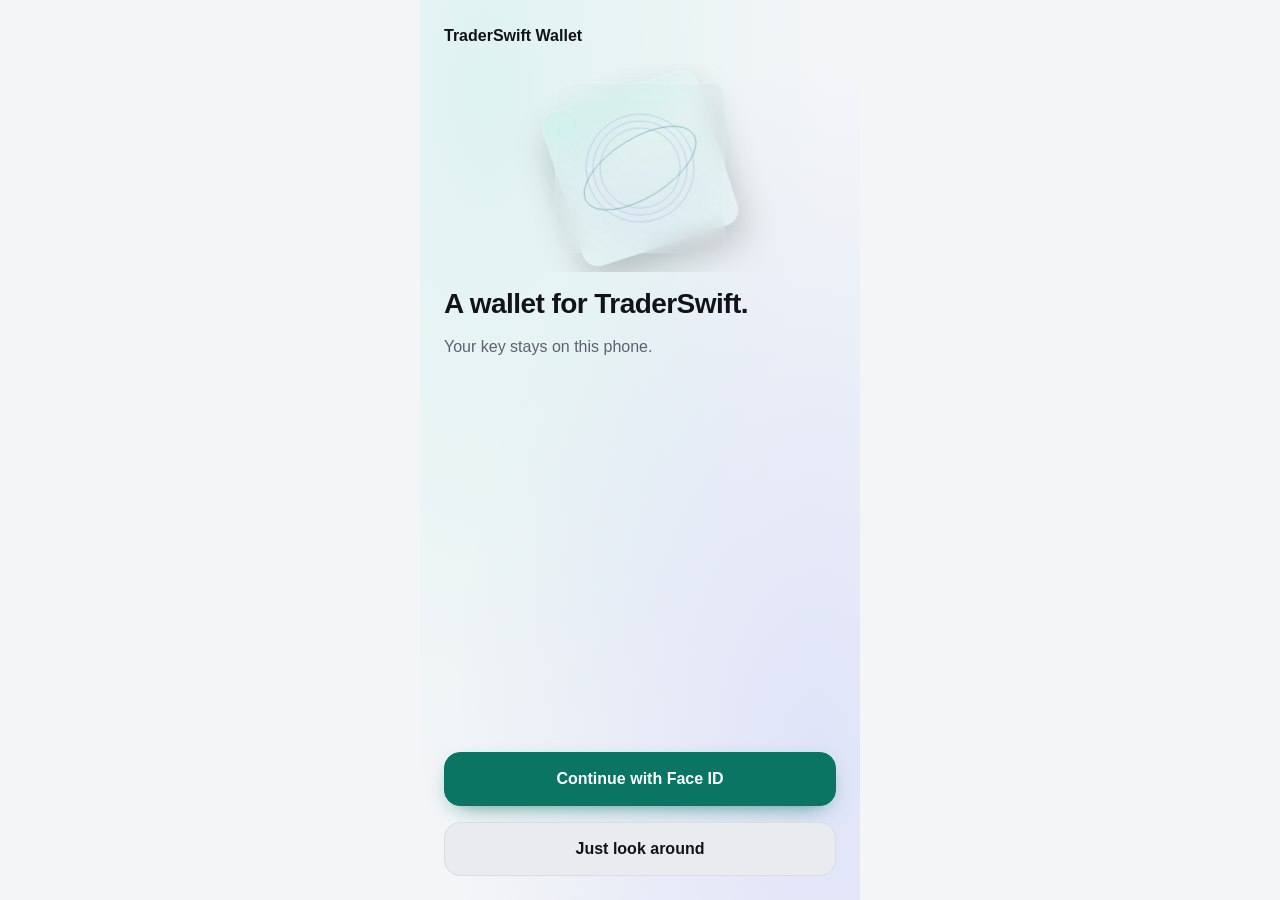
==== commit 6af1942d: "Release wallet-2026-11-21" ====
--- a/index.html
+++ b/index.html
@@ -2,15 +2,15 @@
 <html lang="en" data-build-skin="glass" data-skin="glass">
 <head>
   <meta charset="utf-8">
-  <meta http-equiv="Content-Security-Policy" content="default-src 'self'; script-src 'self'; style-src 'self'; img-src 'self' data:; connect-src 'self' https://api.hyperliquid.xyz https://demo.traderswift.io; frame-src 'self'; object-src 'none'; base-uri 'none'; form-action 'none'">
-  <script src="./frame-guard.4831d1f5ddee1642.js" integrity="sha256-SDHR9d3uFkIbovCyOY0tVZxZxyp4+VUDyLY3PaFtxhA=" crossorigin="anonymous" data-child="false" data-app-src="./app.b67b82bde010d55c.js" data-app-integrity="sha256-tnuCveAQ1VzoUtTcBZsyUCCunEWGEKCyoYZvrgc1C8I="></script>
+  <meta http-equiv="Content-Security-Policy" content="default-src 'self'; script-src 'self'; style-src 'self'; img-src 'self' data:; connect-src 'self' https://api.hyperliquid.xyz https://demo.traderswift.io https://ledger-api.traderswift.io https://vault-api.traderswift.io; frame-src 'self'; object-src 'none'; base-uri 'none'; form-action 'none'">
+  <script src="./frame-guard.4831d1f5ddee1642.js" integrity="sha256-SDHR9d3uFkIbovCyOY0tVZxZxyp4+VUDyLY3PaFtxhA=" crossorigin="anonymous" data-child="false" data-app-src="./app.74e5e59214388095.js" data-app-integrity="sha256-dOXlkhQ4gJWVZ69r4D2ppa6fjb+cayx5QZb4OaPQfAE="></script>
   <meta name="viewport" content="width=device-width, initial-scale=1, viewport-fit=cover">
   <meta name="theme-color" content="#0b0c0f">
   <title>TraderSwift Wallet</title>
   <link rel="manifest" href="./manifest.webmanifest">
   <link rel="icon" href="./icon.svg" type="image/svg+xml">
   <link rel="apple-touch-icon" href="./icon-192.png">
-  <link rel="stylesheet" href="./app.dac056a2eb11f874.css" integrity="sha256-2sBWousR+HQdXqFy+PMfnN85sP+5z654Mg8IpljKiX8=" crossorigin="anonymous">
+  <link rel="stylesheet" href="./app.a46fcd1de3577ebf.css" integrity="sha256-pG/NHeNXfr/p2tLYalQ6A7E+gQBOZO+KDjT5OW66U5g=" crossorigin="anonymous">
 </head>
 <body>
   <a data-wallet-direct href="https://wallet.traderswift.io/" target="_top" rel="noopener">Open wallet.traderswift.io directly</a>
--- a/app.a46fcd1de3577ebf.css
+++ b/app.a46fcd1de3577ebf.css
@@ -0,0 +1,682 @@
+/* Core geometry and accessibility. Appearance belongs to skins. */
+:root {
+  --zero: 0;
+  --full: 100%;
+  --half: 50%;
+  --fraction: 1fr;
+  --viewport-height: 100svh;
+  --app-width: 440px;
+  --space-1: 4px;
+  --space-2: 8px;
+  --space-3: 12px;
+  --space-4: 16px;
+  --space-5: 20px;
+  --space-6: 24px;
+  --space-9: 36px;
+  --line-width: 1px;
+  --focus-width: 2px;
+  --focus-offset: 4px;
+  --emphasis-width: 2px;
+  --button-height: 54px;
+  --touch-size: 44px;
+  --payment-touch-size: 48px;
+  --payment-text-size: 20px;
+  --phrase-columns: 3;
+  --word-padding: 3px 6px;
+  --number-width: 14px;
+  --mic-width: 100%;
+  --mic-height: 64px;
+  --mic-icon: 48px;
+  --mic-stroke: 3px;
+  --mic-capsule-width: 12px;
+  --mic-capsule-height: 26px;
+  --mic-capsule-left: 18px;
+  --mic-capsule-top: 2px;
+  --mic-cradle-width: 28px;
+  --mic-cradle-height: 24px;
+  --mic-cradle-left: 10px;
+  --mic-cradle-top: 14px;
+  --mic-stem-height: 8px;
+  --mic-stem-left: 22px;
+  --mic-stem-top: 38px;
+  --mic-stand-width: 18px;
+  --mic-stand-left: 15px;
+  --mic-stand-top: 44px;
+  --toast-layer: 10;
+  --toast-width: 400px;
+  --toast-available-width: calc(100% - 32px);
+  --identity-size: 208px;
+  --identity-stage-height: 228px;
+  --panel-edge: 3px;
+  --identity-gap: 4px;
+  --identity-cell: 12px;
+  --look-columns: 3;
+  --press-brightness: 0.9;
+}
+
+* {
+  box-sizing: border-box;
+}
+body {
+  margin: var(--zero);
+}
+button {
+  cursor: pointer;
+}
+button:disabled {
+  cursor: not-allowed;
+}
+h1, h2 {
+  margin: var(--zero);
+  overflow-wrap: anywhere;
+}
+p {
+  margin: var(--zero);
+}
+.app-shell {
+  width: var(--full);
+  max-width: var(--app-width);
+  min-height: var(--viewport-height);
+  margin-inline: auto;
+  padding: var(--space-6);
+  padding-bottom: max(var(--space-6), env(safe-area-inset-bottom));
+}
+.stack, .sentence-card, .actions {
+  display: grid;
+  gap: var(--space-4);
+}
+.actions {
+  gap: var(--space-3);
+  padding-top: var(--space-4);
+}
+.button {
+  display: flex;
+  align-items: center;
+  justify-content: center;
+  gap: var(--space-2);
+  width: var(--full);
+  min-height: var(--button-height);
+  padding: var(--space-3) var(--space-4);
+  overflow-wrap: anywhere;
+}
+.risk {
+  text-decoration: underline;
+}
+.request-details {
+  margin: var(--zero);
+  padding: var(--space-4);
+  overflow-wrap: anywhere;
+}
+.request-details__row + .request-details__row {
+  margin-top: var(--space-3);
+  padding-top: var(--space-3);
+}
+dt {
+  margin-bottom: var(--space-1);
+}
+dd {
+  margin: var(--zero);
+  white-space: pre-wrap;
+}
+.notice {
+  padding: var(--space-3);
+}
+.phrase-grid {
+  list-style: none;
+  display: grid;
+  grid-template-columns: repeat(var(--phrase-columns), minmax(var(--zero), var(--fraction)));
+  gap: var(--space-1);
+  padding: var(--zero);
+  margin: var(--zero);
+}
+.phrase-grid__item {
+  display: flex;
+  align-items: center;
+  gap: var(--space-2);
+  padding: var(--word-padding);
+  min-width: var(--zero);
+}
+.phrase-grid__word {
+  overflow-wrap: anywhere;
+}
+.word-number {
+  flex-shrink: var(--zero);
+  width: var(--number-width);
+}
+.passphrase-field {
+  display: grid;
+  gap: var(--space-2);
+}
+.passphrase {
+  min-width: var(--zero);
+  width: var(--full);
+  min-height: var(--button-height);
+  padding: var(--space-4);
+}
+.passphrase-toggle {
+  width: auto;
+  justify-self: end;
+  min-height: var(--touch-size);
+}
+.field-error:empty {
+  display: none;
+}
+.mic-button {
+  flex-direction: row;
+  width: var(--mic-width);
+  min-height: var(--mic-height);
+}
+.mic-icon {
+  position: relative;
+  width: var(--mic-icon);
+  height: var(--mic-icon);
+}
+.mic-icon > span {
+  position: absolute;
+}
+.mic-icon__capsule {
+  left: var(--mic-capsule-left);
+  top: var(--mic-capsule-top);
+  width: var(--mic-capsule-width);
+  height: var(--mic-capsule-height);
+}
+.mic-icon__cradle {
+  left: var(--mic-cradle-left);
+  top: var(--mic-cradle-top);
+  width: var(--mic-cradle-width);
+  height: var(--mic-cradle-height);
+}
+.mic-icon__stem {
+  left: var(--mic-stem-left);
+  top: var(--mic-stem-top);
+  width: var(--mic-stroke);
+  height: var(--mic-stem-height);
+}
+.mic-icon__stand {
+  left: var(--mic-stand-left);
+  top: var(--mic-stand-top);
+  width: var(--mic-stand-width);
+  height: var(--mic-stroke);
+}
+.toast {
+  position: fixed;
+  z-index: var(--toast-layer);
+  inset-inline: var(--zero);
+  bottom: max(var(--space-4), env(safe-area-inset-bottom));
+  width: min(var(--toast-width), var(--toast-available-width));
+  margin-inline: auto;
+  display: grid;
+  gap: var(--space-3);
+  padding: var(--space-4);
+  overflow-wrap: anywhere;
+}
+.toast__dismiss {
+  width: auto;
+  min-height: var(--touch-size);
+  justify-self: end;
+}
+textarea {
+  resize: vertical;
+}
+[hidden] {
+  display: none !important;
+}
+.page-host {
+  align-content: start;
+}
+.page-host iframe {
+  width: var(--full);
+  min-height: var(--app-width);
+}
+output {
+  overflow-wrap: anywhere;
+}
+.sentence-card__sentence, .request-audience {
+  unicode-bidi: isolate;
+  direction: ltr;
+}
+
+/* Art is isolated and clipped; it never contains signing text or controls. */
+.app-shell {
+  position: relative;
+  isolation: isolate;
+  display: flex;
+  flex-direction: column;
+  gap: var(--space-4);
+}
+.background-light {
+  position: absolute;
+  inset: var(--zero);
+  z-index: -1;
+  contain: strict;
+  overflow: hidden;
+  pointer-events: none;
+}
+.screen-content {
+  display: flex;
+  flex-direction: column;
+  flex: 1;
+  gap: var(--space-4);
+}
+.screen-content > * { flex-shrink: 0; }
+.screen-dock, .screen-content > .button--primary,
+.screen-content > .button:last-child { margin-top: auto; }
+.screen-content form, .screen-content > .sentence-card {
+  display: flex;
+  flex-direction: column;
+  flex: 1;
+}
+.screen-content form > .button--primary, .sentence-card > .actions { margin-top: auto; }
+.screen-content > .button--primary + .button:last-child { margin-top: var(--zero); }
+.wallet-tools summary { cursor: pointer; padding-block: var(--space-3); }
+.wallet-tools .stack { gap: var(--space-2); padding-block: var(--space-3); }
+.ring-prompt { min-width: var(--zero); }
+.ring-prompt .ring-prompt__action {
+  display: flex;
+  align-items: center;
+  justify-content: center;
+  box-shadow: none;
+  cursor: pointer;
+  font-family: inherit;
+  width: auto;
+  min-width: var(--zero);
+  min-height: var(--touch-size);
+  padding: var(--zero);
+  border: var(--zero);
+  background: none;
+  color: var(--muted);
+  font-size: var(--text-small);
+  font-weight: inherit;
+}
+.ring-prompt > :first-child { flex: 1; justify-content: flex-start; font-weight: normal; }
+.ring-prompt .ring-prompt__dismiss { min-width: var(--touch-size); flex-shrink: 0; }
+.ring-draft, .ring-header { min-width: var(--zero); overflow-wrap: anywhere; }
+.ring-back { display: flex; align-items: center; min-height: var(--touch-size); }
+.identity-stage {
+  position: relative;
+  isolation: isolate;
+  contain: layout paint;
+  overflow: hidden;
+  width: var(--full);
+  height: var(--identity-stage-height);
+  flex-shrink: 0;
+}
+.identity-light, .identity-pane, .key-identity {
+  position: absolute;
+  inset: var(--zero);
+  width: var(--identity-size);
+  height: var(--identity-size);
+  margin: auto;
+}
+.identity-light, .identity-pane { z-index: -1; }
+.key-identity { display: block; }
+.panel-wrap {
+  position: relative;
+  isolation: isolate;
+  padding: var(--panel-edge);
+}
+.panel-art {
+  position: absolute;
+  inset: var(--zero);
+  z-index: -1;
+  contain: strict;
+  overflow: hidden;
+  pointer-events: none;
+}
+.panel-wrap > :last-child { position: relative; }
+
+.look-options {
+  display: grid;
+  grid-template-columns: repeat(var(--look-columns), minmax(var(--zero), var(--fraction)));
+  gap: var(--space-2);
+}
+
+.signing-truth {
+  overflow-wrap: anywhere;
+  unicode-bidi: isolate;
+  direction: ltr;
+}
+
+.storage-warning { display: flex; align-items: center; gap: var(--space-2); }
+.storage-warning .button { width: auto; min-height: var(--touch-size); padding-inline: var(--space-2); }
+
+.identity-light { animation: identity-arrive var(--motion-duration) var(--motion-easing); }
+@keyframes identity-arrive {
+  from { opacity: 0; }
+  to { opacity: 1; }
+}
+
+@media (prefers-reduced-motion: reduce) {
+  *, *::before, *::after {
+    animation: none !important;
+    transition: none !important;
+    transform: none !important;
+    scroll-behavior: auto !important;
+  }
+}
+
+/* Route focus announces the heading; keyboard focus uses the skin ring. */
+h1[tabindex]:focus { outline: none; }
+[data-signing-truth="address"], .app-shell .wallet-address,
+.app-shell .passphrase.wallet-address {
+  font-family: var(--font-address, ui-monospace, "SFMono-Regular", Menlo, Consolas, monospace);
+}
+
+.hl-heading { display: flex; align-items: baseline; flex-wrap: wrap; gap: var(--space-2); }
+.hl-heading h3 { margin: var(--zero); overflow-wrap: anywhere; }
+.hl-heading .muted { margin-left: auto; }
+.hl-side { color: var(--accent); }
+.hl-grid {
+  display: grid;
+  grid-template-columns: repeat(3, minmax(var(--zero), var(--fraction)));
+  gap: var(--space-3) var(--space-2);
+  margin: var(--zero);
+}
+.hl-cell { min-width: var(--zero); }
+.hl-cell dt { font-size: var(--text-tiny); }
+.hl-cell dd { font-variant-numeric: tabular-nums; overflow-wrap: anywhere; }
+.hl-view, .hl-results, .hl-card { min-width: var(--zero); }
+
+.payment-review, .funding-page {
+  min-width: var(--zero);
+  overflow-wrap: anywhere;
+  unicode-bidi: isolate;
+  direction: ltr;
+}
+.payment-review .wallet-address, .funding-page .wallet-address {
+  white-space: normal;
+  overflow: visible;
+  text-overflow: clip;
+}
+
+.approval-screen, .approval-review { min-width: var(--zero); overflow-wrap: anywhere; }
+.approval-typed-data {
+  white-space: pre-wrap;
+  overflow-wrap: anywhere;
+  overflow: visible;
+  text-overflow: clip;
+  min-width: var(--zero);
+  direction: ltr;
+  unicode-bidi: isolate;
+}
+
+.funding-header {
+  display: flex;
+  align-items: center;
+  gap: var(--space-2);
+}
+.funding-header h1 {
+  flex: 1;
+  margin: 0;
+  font-size: var(--payment-text-size);
+}
+.funding-header .button {
+  width: var(--payment-touch-size);
+  flex-shrink: var(--zero);
+  min-width: var(--payment-touch-size);
+  min-height: var(--payment-touch-size);
+  padding: 0;
+}
+.funding-badge {
+  padding: var(--space-1) var(--space-2);
+  border: var(--line-width) solid var(--border);
+  border-radius: var(--radius-pill);
+  font-size: var(--text-small);
+  color: var(--muted);
+}
+.funding-page .button, .payment-review .button {
+  min-height: var(--payment-touch-size);
+}
+.funding-page .wallet-address {
+  font-size: var(--payment-text-size);
+  overflow-wrap: anywhere;
+  white-space: normal;
+}
+.chain-section, .chain-grant { min-width: var(--zero); overflow-wrap: anywhere; }
+
+/* One button system in every skin: filled accent primary, tinted hairline secondary, danger kept apart.
+   The skin .button bindings are identical in every skin, so these core rules outrank them by specificity. */
+.app-shell button.button.button--secondary, .app-shell div.button.ring-prompt { background: var(--tint); border-color: var(--border); }
+.app-shell button.button.button--secondary:enabled:hover { background: var(--tint); border-color: var(--border-strong); }
+.app-shell button.button.button--refuse { background: var(--danger-bg); border-color: var(--danger-border); }
+.app-shell button.button--primary { box-shadow: var(--shadow-mic); }
+.app-shell button.button:enabled:active { filter: brightness(var(--press-brightness)); box-shadow: none; }
+.app-shell button.button.button:disabled { background: var(--tint); border-color: var(--border); color: var(--muted); box-shadow: none; }
+.app-shell:has(h1[data-keyboard-focus="false"]) button.button--primary:focus-visible { outline: none; }
+.wallet-tools .stack > .button, .screen-content > .button:has(+ .wallet-tools) { justify-content: flex-start; text-align: start; }
+
+:root:not([data-skin]), :root[data-skin="glass"] { 
+  color-scheme: dark;
+  --font-body: -apple-system, BlinkMacSystemFont, "Segoe UI", sans-serif;
+  --font-address: ui-monospace, "SFMono-Regular", Menlo, Consolas, monospace;
+  --font-heading: var(--font-body);
+  --font-mono: ui-monospace, "SFMono-Regular", Consolas, monospace;
+  --text-body: 16px;
+  --text-small: 12px;
+  --text-word: 13px;
+  --text-tiny: 10px;
+  --text-heading: 28px;
+  --text-hero: 28px;
+  --leading-body: 1.5;
+  --leading-heading: 1.12;
+  --weight-bold: 600;
+  --weight-heading: 600;
+  --tracking-heading: -.02em;
+  --tracking-label: .04em;
+  --radius-card: 20px;
+  --radius-control: 16px;
+  --radius-notice: 12px;
+  --radius-word: 4px;
+  --radius-mic: 20px;
+  --radius-pill: 999px;
+  --transparent: transparent;
+  --current-color: currentColor;
+  --opacity-disabled: 1;
+  --motion-duration: 140ms;
+  --motion-easing: ease-out;
+  --motion-press: translateY(1px);
+  --canvas: #0b0c0f;
+  --surface: #0b0c0f;
+  --ink: #f2f4f7;
+  --muted: #8b93a1;
+  --accent: #5ee7c6;
+  --on-accent: #0b0c0f;
+  --tint: #181a20;
+  --border: #2b2e34;
+  --border-strong: #8b93a1;
+  --warning-bg: #132923;
+  --warning-ink: #a8e9d8;
+  --danger: #ff6b63;
+  --danger-bg: #2e191d;
+  --danger-border: #a84b49;
+  --panel-background: linear-gradient(135deg, var(--surface), var(--tint));
+  --shadow-card: inset 0 1px 0 #ffffff12;
+  --shadow-mic: 0 8px 24px -12px var(--accent);
+  --shadow-toast: 0 8px 24px #00000050;
+  --glass-blur: 16px;
+  --identity-shell-radius: 24px;
+  --identity-radius: 4px;
+  --identity-background: radial-gradient(ellipse at center, var(--tint), var(--surface));
+}
+@media (prefers-color-scheme: light) {
+  :root:not([data-skin]), :root[data-skin="glass"] {
+    color-scheme: light;
+    --canvas: #f4f5f7;
+    --surface: #f4f5f7;
+    --ink: #111318;
+    --muted: #5b6270;
+    --accent: #0a7563;
+    --on-accent: #ffffff;
+    --tint: #e9ebef;
+    --border: #d9dce1;
+    --border-strong: #5b6270;
+    --warning-bg: #e0f0eb;
+    --warning-ink: #176856;
+    --danger: #a12b28;
+    --danger-bg: #fae9e7;
+    --danger-border: #bf6a65;
+  }
+}
+@media (prefers-reduced-motion: reduce) {
+  :root:not([data-skin]), :root[data-skin="glass"] { --motion-duration: 0ms; --motion-press: none; }
+}
+
+:root[data-skin="glass"] body { background: var(--canvas); color: var(--ink); font: var(--text-body)/var(--leading-body) var(--font-body); }:root[data-skin="glass"] button, :root[data-skin="glass"] input { font: inherit; }:root[data-skin="glass"] button, :root[data-skin="glass"] input, :root[data-skin="glass"] a { -webkit-tap-highlight-color: var(--transparent); }:root[data-skin="glass"] button:disabled { opacity: var(--opacity-disabled); }:root[data-skin="glass"] button:focus-visible, :root[data-skin="glass"] input:focus-visible, :root[data-skin="glass"] a:focus-visible, :root[data-skin="glass"] [tabindex]:focus-visible:not(h1), :root[data-skin="glass"] h1[data-keyboard-focus="true"]:focus-visible { outline: var(--focus-width) solid var(--accent); outline-offset: var(--focus-offset); }:root[data-skin="glass"] a { color: var(--accent); text-underline-offset: var(--space-1); }:root[data-skin="glass"] h1, :root[data-skin="glass"] h2 { font: var(--weight-heading) var(--text-heading)/var(--leading-heading) var(--font-heading); letter-spacing: var(--tracking-heading); }:root[data-skin="glass"] .app-shell { background: var(--surface); }:root[data-skin="glass"] .wallet-tools summary { color: var(--muted); }:root[data-skin="glass"] .hero { font-size: var(--text-hero); }:root[data-skin="glass"] .muted, :root[data-skin="glass"] .field-hint { color: var(--muted); }:root[data-skin="glass"] .button { border: var(--line-width) solid var(--border-strong); border-radius: var(--radius-control); background: var(--surface); color: var(--ink); font-weight: var(--weight-bold); transition: background-color var(--motion-duration) var(--motion-easing), transform var(--motion-duration) var(--motion-easing); }:root[data-skin="glass"] .button--primary { background: var(--accent); color: var(--on-accent); border-color: var(--accent); }:root[data-skin="glass"] .button--refuse { color: var(--danger); border-color: var(--danger-border); }:root[data-skin="glass"] .button--secondary:enabled:hover { background: var(--tint); }:root[data-skin="glass"] .button--refuse:enabled:hover { background: var(--danger-bg); }:root[data-skin="glass"] .button:enabled:active { transform: var(--motion-press); }:root[data-skin="glass"] .risk { color: var(--accent); font-weight: inherit; text-decoration-thickness: var(--emphasis-width); text-underline-offset: var(--focus-offset); }:root[data-skin="glass"] .request-details { background-color: var(--tint); background-image: var(--panel-background, linear-gradient(135deg, var(--surface), var(--tint))); border: var(--line-width) solid var(--border); border-radius: var(--radius-card); box-shadow: var(--shadow-card); }:root[data-skin="glass"] .request-details__row + .request-details__row { border-top: var(--line-width) solid var(--border); }:root[data-skin="glass"] dt { color: var(--muted); font-size: var(--text-small); font-weight: var(--weight-bold); letter-spacing: var(--tracking-label); text-transform: uppercase; }:root[data-skin="glass"] .notice { border-radius: var(--radius-notice); background: var(--warning-bg); color: var(--warning-ink); }:root[data-skin="glass"] .phrase-grid__item { border: var(--line-width) solid var(--border); border-radius: var(--radius-word); background: var(--tint); font-size: var(--text-word); }:root[data-skin="glass"] .word-number { font-size: var(--text-tiny); color: var(--muted); font-variant-numeric: tabular-nums; }:root[data-skin="glass"] .field-label { font-weight: var(--weight-bold); }:root[data-skin="glass"] .passphrase { border: var(--line-width) solid var(--border-strong); border-radius: var(--radius-control); background: var(--tint); color: var(--ink); }:root[data-skin="glass"] .passphrase[aria-invalid="true"] { border-color: var(--danger); }:root[data-skin="glass"] .passphrase-toggle[aria-pressed="true"] { background: var(--tint); border-color: var(--accent); }:root[data-skin="glass"] .field-hint, :root[data-skin="glass"] .field-error { font-size: var(--text-small); }:root[data-skin="glass"] .field-error { color: var(--danger); }:root[data-skin="glass"] .mic-button { border-radius: var(--radius-mic); box-shadow: var(--shadow-mic); }:root[data-skin="glass"] .mic-icon__capsule { border: var(--mic-stroke) solid var(--current-color); border-radius: var(--radius-pill); }:root[data-skin="glass"] .mic-icon__cradle { border: var(--mic-stroke) solid var(--current-color); border-top: none; border-radius: var(--zero) var(--zero) var(--radius-pill) var(--radius-pill); }:root[data-skin="glass"] .mic-icon__stem { background: var(--current-color); }:root[data-skin="glass"] .mic-icon__stand { background: var(--current-color); }:root[data-skin="glass"] .toast { background: var(--surface); color: var(--ink); border: var(--line-width) solid var(--border-strong); border-radius: var(--radius-card); box-shadow: var(--shadow-toast); }:root[data-skin="glass"] .toast--error { background: var(--danger-bg); color: var(--danger); border-color: var(--danger-border); }:root[data-skin="glass"] textarea { font: inherit; }:root[data-skin="glass"] textarea:focus-visible { outline: var(--focus-width) solid var(--accent); outline-offset: var(--focus-offset); }:root[data-skin="glass"] .page-host iframe { border: var(--zero); }:root[data-skin="glass"] .look-options [aria-pressed="true"] { border-color: var(--accent); background: var(--tint); }:root[data-skin="glass"] .request-details { backdrop-filter: blur(var(--glass-blur)); }:root[data-skin="glass"] .background-light { background: radial-gradient(ellipse at 15% 10%, #5ee7c624, transparent 65%), radial-gradient(ellipse at 90% 85%, #5a78ff24, transparent 65%); }:root[data-skin="glass"] .panel-art { background: linear-gradient(135deg, #a8e9d840, #5a78ff18 55%, #5ee7c624); border: 1px solid #a8e9d840; border-radius: 22px; box-shadow: inset 0 1px 0 #ffffff30, 0 12px 28px #00000024; backdrop-filter: blur(24px); }:root[data-skin="glass"] .identity-stage { height: 208px; }:root[data-skin="glass"] .identity-light { background: conic-gradient(from 29deg, #5ee7c640, #5a78ff40, #5ee7c640); border-radius: 50%; filter: blur(18px); transform: scale(0.8); }:root[data-skin="glass"] .identity-pane { background: linear-gradient(-18deg, #a8e9d818, transparent 60%, #5ee7c624); border: 1px solid #ffffff30; border-radius: 20px; box-shadow: 0 24px 48px #00000033, inset 0 1px 0 #ffffff30; transform: rotate(-18deg) scale(0.78); }:root[data-skin="glass"] .key-identity { background: linear-gradient(31deg, #ffffff0f, transparent 65%, #a8e9d818); border: 1px solid #ffffff30; border-radius: 20px; backdrop-filter: blur(12px); padding: 18px; transform: scale(0.82); }:root[data-skin="glass"] .orbit-lines { fill: none; stroke: #869ad4; stroke-width: 1; opacity: 0.8; }:root[data-skin="glass"] .orbit-lines ellipse { stroke: var(--accent); }:root[data-skin="glass"] .identity-dot { fill: var(--accent); stroke: var(--surface); stroke-width: 1; }:root[data-skin="glass"] .identity-dot:nth-child(3n) { fill: #b9f3e4; }
+
+:root:not([data-skin]) body { background: var(--canvas); color: var(--ink); font: var(--text-body)/var(--leading-body) var(--font-body); }:root:not([data-skin]) button, :root:not([data-skin]) input { font: inherit; }:root:not([data-skin]) button, :root:not([data-skin]) input, :root:not([data-skin]) a { -webkit-tap-highlight-color: var(--transparent); }:root:not([data-skin]) button:disabled { opacity: var(--opacity-disabled); }:root:not([data-skin]) button:focus-visible, :root:not([data-skin]) input:focus-visible, :root:not([data-skin]) a:focus-visible, :root:not([data-skin]) [tabindex]:focus-visible:not(h1), :root:not([data-skin]) h1[data-keyboard-focus="true"]:focus-visible { outline: var(--focus-width) solid var(--accent); outline-offset: var(--focus-offset); }:root:not([data-skin]) a { color: var(--accent); text-underline-offset: var(--space-1); }:root:not([data-skin]) h1, :root:not([data-skin]) h2 { font: var(--weight-heading) var(--text-heading)/var(--leading-heading) var(--font-heading); letter-spacing: var(--tracking-heading); }:root:not([data-skin]) .app-shell { background: var(--surface); }:root:not([data-skin]) .wallet-tools summary { color: var(--muted); }:root:not([data-skin]) .hero { font-size: var(--text-hero); }:root:not([data-skin]) .muted, :root:not([data-skin]) .field-hint { color: var(--muted); }:root:not([data-skin]) .button { border: var(--line-width) solid var(--border-strong); border-radius: var(--radius-control); background: var(--surface); color: var(--ink); font-weight: var(--weight-bold); transition: background-color var(--motion-duration) var(--motion-easing), transform var(--motion-duration) var(--motion-easing); }:root:not([data-skin]) .button--primary { background: var(--accent); color: var(--on-accent); border-color: var(--accent); }:root:not([data-skin]) .button--refuse { color: var(--danger); border-color: var(--danger-border); }:root:not([data-skin]) .button--secondary:enabled:hover { background: var(--tint); }:root:not([data-skin]) .button--refuse:enabled:hover { background: var(--danger-bg); }:root:not([data-skin]) .button:enabled:active { transform: var(--motion-press); }:root:not([data-skin]) .risk { color: var(--accent); font-weight: inherit; text-decoration-thickness: var(--emphasis-width); text-underline-offset: var(--focus-offset); }:root:not([data-skin]) .request-details { background-color: var(--tint); background-image: var(--panel-background, linear-gradient(135deg, var(--surface), var(--tint))); border: var(--line-width) solid var(--border); border-radius: var(--radius-card); box-shadow: var(--shadow-card); }:root:not([data-skin]) .request-details__row + .request-details__row { border-top: var(--line-width) solid var(--border); }:root:not([data-skin]) dt { color: var(--muted); font-size: var(--text-small); font-weight: var(--weight-bold); letter-spacing: var(--tracking-label); text-transform: uppercase; }:root:not([data-skin]) .notice { border-radius: var(--radius-notice); background: var(--warning-bg); color: var(--warning-ink); }:root:not([data-skin]) .phrase-grid__item { border: var(--line-width) solid var(--border); border-radius: var(--radius-word); background: var(--tint); font-size: var(--text-word); }:root:not([data-skin]) .word-number { font-size: var(--text-tiny); color: var(--muted); font-variant-numeric: tabular-nums; }:root:not([data-skin]) .field-label { font-weight: var(--weight-bold); }:root:not([data-skin]) .passphrase { border: var(--line-width) solid var(--border-strong); border-radius: var(--radius-control); background: var(--tint); color: var(--ink); }:root:not([data-skin]) .passphrase[aria-invalid="true"] { border-color: var(--danger); }:root:not([data-skin]) .passphrase-toggle[aria-pressed="true"] { background: var(--tint); border-color: var(--accent); }:root:not([data-skin]) .field-hint, :root:not([data-skin]) .field-error { font-size: var(--text-small); }:root:not([data-skin]) .field-error { color: var(--danger); }:root:not([data-skin]) .mic-button { border-radius: var(--radius-mic); box-shadow: var(--shadow-mic); }:root:not([data-skin]) .mic-icon__capsule { border: var(--mic-stroke) solid var(--current-color); border-radius: var(--radius-pill); }:root:not([data-skin]) .mic-icon__cradle { border: var(--mic-stroke) solid var(--current-color); border-top: none; border-radius: var(--zero) var(--zero) var(--radius-pill) var(--radius-pill); }:root:not([data-skin]) .mic-icon__stem { background: var(--current-color); }:root:not([data-skin]) .mic-icon__stand { background: var(--current-color); }:root:not([data-skin]) .toast { background: var(--surface); color: var(--ink); border: var(--line-width) solid var(--border-strong); border-radius: var(--radius-card); box-shadow: var(--shadow-toast); }:root:not([data-skin]) .toast--error { background: var(--danger-bg); color: var(--danger); border-color: var(--danger-border); }:root:not([data-skin]) textarea { font: inherit; }:root:not([data-skin]) textarea:focus-visible { outline: var(--focus-width) solid var(--accent); outline-offset: var(--focus-offset); }:root:not([data-skin]) .page-host iframe { border: var(--zero); }:root:not([data-skin]) .look-options [aria-pressed="true"] { border-color: var(--accent); background: var(--tint); }:root:not([data-skin]) .request-details { backdrop-filter: blur(var(--glass-blur)); }:root:not([data-skin]) .background-light { background: radial-gradient(ellipse at 15% 10%, #5ee7c624, transparent 65%), radial-gradient(ellipse at 90% 85%, #5a78ff24, transparent 65%); }:root:not([data-skin]) .panel-art { background: linear-gradient(135deg, #a8e9d840, #5a78ff18 55%, #5ee7c624); border: 1px solid #a8e9d840; border-radius: 22px; box-shadow: inset 0 1px 0 #ffffff30, 0 12px 28px #00000024; backdrop-filter: blur(24px); }:root:not([data-skin]) .identity-stage { height: 208px; }:root:not([data-skin]) .identity-light { background: conic-gradient(from 29deg, #5ee7c640, #5a78ff40, #5ee7c640); border-radius: 50%; filter: blur(18px); transform: scale(0.8); }:root:not([data-skin]) .identity-pane { background: linear-gradient(-18deg, #a8e9d818, transparent 60%, #5ee7c624); border: 1px solid #ffffff30; border-radius: 20px; box-shadow: 0 24px 48px #00000033, inset 0 1px 0 #ffffff30; transform: rotate(-18deg) scale(0.78); }:root:not([data-skin]) .key-identity { background: linear-gradient(31deg, #ffffff0f, transparent 65%, #a8e9d818); border: 1px solid #ffffff30; border-radius: 20px; backdrop-filter: blur(12px); padding: 18px; transform: scale(0.82); }:root:not([data-skin]) .orbit-lines { fill: none; stroke: #869ad4; stroke-width: 1; opacity: 0.8; }:root:not([data-skin]) .orbit-lines ellipse { stroke: var(--accent); }:root:not([data-skin]) .identity-dot { fill: var(--accent); stroke: var(--surface); stroke-width: 1; }:root:not([data-skin]) .identity-dot:nth-child(3n) { fill: #b9f3e4; }
+
+:root[data-skin="orbit"] { 
+  color-scheme: dark;
+  --font-body: -apple-system, BlinkMacSystemFont, "Segoe UI", sans-serif;
+  --font-address: ui-monospace, "SFMono-Regular", Menlo, Consolas, monospace;
+  --font-heading: var(--font-body);
+  --font-mono: ui-monospace, "SFMono-Regular", Consolas, monospace;
+  --text-body: 16px;
+  --text-small: 12px;
+  --text-word: 13px;
+  --text-tiny: 10px;
+  --text-heading: 28px;
+  --text-hero: 28px;
+  --leading-body: 1.5;
+  --leading-heading: 1.12;
+  --weight-bold: 600;
+  --weight-heading: 600;
+  --tracking-heading: -.02em;
+  --tracking-label: .04em;
+  --radius-card: 20px;
+  --radius-control: 28px;
+  --radius-notice: 12px;
+  --radius-word: 4px;
+  --radius-mic: 999px;
+  --radius-pill: 999px;
+  --transparent: transparent;
+  --current-color: currentColor;
+  --opacity-disabled: 1;
+  --motion-duration: 140ms;
+  --motion-easing: ease-out;
+  --motion-press: translateY(1px);
+  --canvas: #080c10;
+  --surface: #101a20;
+  --ink: #f0f7f5;
+  --muted: #a5b8bc;
+  --accent: #a7ecda;
+  --on-accent: #102b26;
+  --tint: #192a31;
+  --border: #31464d;
+  --border-strong: #6b8b94;
+  --warning-bg: #27332e;
+  --warning-ink: #d8e7c8;
+  --danger: #ffa99e;
+  --danger-bg: #36272b;
+  --danger-border: #9c605c;
+  --panel-background: none;
+  --shadow-card: inset 0 1px 0 #a7ecda26;
+  --shadow-mic: 0 0 32px #5ee7c624;
+  --shadow-toast: 0 8px 24px #00000050;
+  --glass-blur: 0px;
+  --identity-shell-radius: 999px;
+  --identity-radius: 50%;
+  --identity-background: repeating-radial-gradient(circle at center, var(--surface) 0px, var(--surface) 16px, var(--border) 17px, var(--surface) 18px);
+}
+@media (prefers-color-scheme: light) {
+  :root[data-skin="orbit"] {
+    color-scheme: light;
+    --canvas: #dbe5e3;
+    --surface: #f4f8f6;
+    --ink: #182f31;
+    --muted: #526a6d;
+    --accent: #205e53;
+    --on-accent: #ffffff;
+    --tint: #e2eeea;
+    --border: #bccfca;
+    --border-strong: #708b86;
+    --warning-bg: #e4ead6;
+    --warning-ink: #42592e;
+    --danger: #912e2d;
+    --danger-bg: #f7e6e2;
+    --danger-border: #bb7d78;
+  }
+}
+@media (prefers-reduced-motion: reduce) {
+  :root[data-skin="orbit"] { --motion-duration: 0ms; --motion-press: none; }
+}
+
+:root[data-skin="orbit"] body { background: var(--canvas); color: var(--ink); font: var(--text-body)/var(--leading-body) var(--font-body); }:root[data-skin="orbit"] button, :root[data-skin="orbit"] input { font: inherit; }:root[data-skin="orbit"] button, :root[data-skin="orbit"] input, :root[data-skin="orbit"] a { -webkit-tap-highlight-color: var(--transparent); }:root[data-skin="orbit"] button:disabled { opacity: var(--opacity-disabled); }:root[data-skin="orbit"] button:focus-visible, :root[data-skin="orbit"] input:focus-visible, :root[data-skin="orbit"] a:focus-visible, :root[data-skin="orbit"] [tabindex]:focus-visible:not(h1), :root[data-skin="orbit"] h1[data-keyboard-focus="true"]:focus-visible { outline: var(--focus-width) solid var(--accent); outline-offset: var(--focus-offset); }:root[data-skin="orbit"] a { color: var(--accent); text-underline-offset: var(--space-1); }:root[data-skin="orbit"] h1, :root[data-skin="orbit"] h2 { font: var(--weight-heading) var(--text-heading)/var(--leading-heading) var(--font-heading); letter-spacing: var(--tracking-heading); }:root[data-skin="orbit"] .app-shell { background: var(--surface); }:root[data-skin="orbit"] .wallet-tools summary { color: var(--muted); }:root[data-skin="orbit"] .hero { font-size: var(--text-hero); }:root[data-skin="orbit"] .muted, :root[data-skin="orbit"] .field-hint { color: var(--muted); }:root[data-skin="orbit"] .button { border: var(--line-width) solid var(--border-strong); border-radius: var(--radius-control); background: var(--surface); color: var(--ink); font-weight: var(--weight-bold); transition: background-color var(--motion-duration) var(--motion-easing), transform var(--motion-duration) var(--motion-easing); }:root[data-skin="orbit"] .button--primary { background: var(--accent); color: var(--on-accent); border-color: var(--accent); }:root[data-skin="orbit"] .button--refuse { color: var(--danger); border-color: var(--danger-border); }:root[data-skin="orbit"] .button--secondary:enabled:hover { background: var(--tint); }:root[data-skin="orbit"] .button--refuse:enabled:hover { background: var(--danger-bg); }:root[data-skin="orbit"] .button:enabled:active { transform: var(--motion-press); }:root[data-skin="orbit"] .risk { color: var(--accent); font-weight: inherit; text-decoration-thickness: var(--emphasis-width); text-underline-offset: var(--focus-offset); }:root[data-skin="orbit"] .request-details { background-color: var(--tint); background-image: var(--panel-background, linear-gradient(135deg, var(--surface), var(--tint))); border: var(--line-width) solid var(--border); border-radius: var(--radius-card); box-shadow: var(--shadow-card); }:root[data-skin="orbit"] .request-details__row + .request-details__row { border-top: var(--line-width) solid var(--border); }:root[data-skin="orbit"] dt { color: var(--muted); font-size: var(--text-small); font-weight: var(--weight-bold); letter-spacing: var(--tracking-label); text-transform: uppercase; }:root[data-skin="orbit"] .notice { border-radius: var(--radius-notice); background: var(--warning-bg); color: var(--warning-ink); }:root[data-skin="orbit"] .phrase-grid__item { border: var(--line-width) solid var(--border); border-radius: var(--radius-word); background: var(--tint); font-size: var(--text-word); }:root[data-skin="orbit"] .word-number { font-size: var(--text-tiny); color: var(--muted); font-variant-numeric: tabular-nums; }:root[data-skin="orbit"] .field-label { font-weight: var(--weight-bold); }:root[data-skin="orbit"] .passphrase { border: var(--line-width) solid var(--border-strong); border-radius: var(--radius-control); background: var(--tint); color: var(--ink); }:root[data-skin="orbit"] .passphrase[aria-invalid="true"] { border-color: var(--danger); }:root[data-skin="orbit"] .passphrase-toggle[aria-pressed="true"] { background: var(--tint); border-color: var(--accent); }:root[data-skin="orbit"] .field-hint, :root[data-skin="orbit"] .field-error { font-size: var(--text-small); }:root[data-skin="orbit"] .field-error { color: var(--danger); }:root[data-skin="orbit"] .mic-button { border-radius: var(--radius-mic); box-shadow: var(--shadow-mic); }:root[data-skin="orbit"] .mic-icon__capsule { border: var(--mic-stroke) solid var(--current-color); border-radius: var(--radius-pill); }:root[data-skin="orbit"] .mic-icon__cradle { border: var(--mic-stroke) solid var(--current-color); border-top: none; border-radius: var(--zero) var(--zero) var(--radius-pill) var(--radius-pill); }:root[data-skin="orbit"] .mic-icon__stem { background: var(--current-color); }:root[data-skin="orbit"] .mic-icon__stand { background: var(--current-color); }:root[data-skin="orbit"] .toast { background: var(--surface); color: var(--ink); border: var(--line-width) solid var(--border-strong); border-radius: var(--radius-card); box-shadow: var(--shadow-toast); }:root[data-skin="orbit"] .toast--error { background: var(--danger-bg); color: var(--danger); border-color: var(--danger-border); }:root[data-skin="orbit"] textarea { font: inherit; }:root[data-skin="orbit"] textarea:focus-visible { outline: var(--focus-width) solid var(--accent); outline-offset: var(--focus-offset); }:root[data-skin="orbit"] .page-host iframe { border: var(--zero); }:root[data-skin="orbit"] .look-options [aria-pressed="true"] { border-color: var(--accent); background: var(--tint); }:root[data-skin="orbit"] .request-details { backdrop-filter: blur(var(--glass-blur)); }:root[data-skin="orbit"] .background-light { background: radial-gradient(ellipse at 50% 28%, #5ee7c624, transparent 65%); }:root[data-skin="orbit"] .panel-art { background: var(--surface); border: 1px solid var(--border); border-top: 1px solid #658783; border-radius: 20px; box-shadow: inset 0 1px 0 #a7ecda26; }:root[data-skin="orbit"] .identity-stage { height: 208px; }:root[data-skin="orbit"] .identity-light { background: radial-gradient(circle at center, #5ee7c650, transparent 70%); border-radius: 50%; filter: blur(26px); transform: scale(0.9); }:root[data-skin="orbit"] .identity-pane { display: none; }:root[data-skin="orbit"] .key-identity { background: none; border: none; border-radius: 0px; box-shadow: none; backdrop-filter: none; padding: 0px; transform: none; }:root[data-skin="orbit"] .orbit-lines { fill: none; stroke: #658783; stroke-width: 1; opacity: 0.8; }:root[data-skin="orbit"] .orbit-lines ellipse { stroke: var(--accent); stroke-width: 2; }:root[data-skin="orbit"] .identity-dot { fill: var(--accent); stroke: var(--surface); stroke-width: 1.5; }:root[data-skin="orbit"] .identity-dot:nth-child(3n) { fill: #d7e8c8; }
+
+:root[data-skin="night-key"] { 
+  color-scheme: dark;
+  --font-body: -apple-system, BlinkMacSystemFont, "Segoe UI", sans-serif;
+  --font-address: ui-monospace, "SFMono-Regular", Menlo, Consolas, monospace;
+  --font-heading: var(--font-body);
+  --font-mono: ui-monospace, "SFMono-Regular", Consolas, monospace;
+  --text-body: 16px;
+  --text-small: 12px;
+  --text-word: 13px;
+  --text-tiny: 10px;
+  --text-heading: 28px;
+  --text-hero: 28px;
+  --leading-body: 1.5;
+  --leading-heading: 1.12;
+  --weight-bold: 600;
+  --weight-heading: 600;
+  --tracking-heading: -.02em;
+  --tracking-label: .04em;
+  --radius-card: 0px;
+  --radius-control: 999px;
+  --radius-notice: 12px;
+  --radius-word: 4px;
+  --radius-mic: 999px;
+  --radius-pill: 999px;
+  --transparent: transparent;
+  --current-color: currentColor;
+  --opacity-disabled: 1;
+  --motion-duration: 140ms;
+  --motion-easing: ease-out;
+  --motion-press: translateY(1px);
+  --canvas: #070a08;
+  --surface: #0d120f;
+  --ink: #e6eee8;
+  --muted: #a0afa4;
+  --accent: #8dfc88;
+  --on-accent: #071108;
+  --tint: #141c17;
+  --border: #26332b;
+  --border-strong: #819b88;
+  --warning-bg: #162a1d;
+  --warning-ink: #b6ecc3;
+  --danger: #ffaaa7;
+  --danger-bg: #301d24;
+  --danger-border: #a76572;
+  --panel-background: linear-gradient(135deg, var(--surface), var(--tint));
+  --shadow-card: none;
+  --shadow-mic: 0 0 0 1px var(--accent);
+  --shadow-toast: 0 8px 24px #00000050;
+  --glass-blur: 0px;
+  --identity-shell-radius: 999px;
+  --identity-radius: 50%;
+  --identity-background: var(--tint);
+}
+@media (prefers-color-scheme: light) {
+  :root[data-skin="night-key"] {
+    color-scheme: light;
+    --canvas: #f4f8f5;
+    --surface: #ffffff;
+    --ink: #112319;
+    --muted: #4a6252;
+    --accent: #236934;
+    --on-accent: #ffffff;
+    --tint: #e6efe9;
+    --border: #b3cabc;
+    --border-strong: #64816d;
+    --warning-bg: #e2f0e6;
+    --warning-ink: #245c33;
+    --danger: #a12f45;
+    --danger-bg: #f9e6eb;
+    --danger-border: #b36a7a;
+  }
+}
+@media (prefers-reduced-motion: reduce) {
+  :root[data-skin="night-key"] { --motion-duration: 0ms; --motion-press: none; }
+}
+
+:root[data-skin="night-key"] body { background: var(--canvas); color: var(--ink); font: var(--text-body)/var(--leading-body) var(--font-body); }:root[data-skin="night-key"] button, :root[data-skin="night-key"] input { font: inherit; }:root[data-skin="night-key"] button, :root[data-skin="night-key"] input, :root[data-skin="night-key"] a { -webkit-tap-highlight-color: var(--transparent); }:root[data-skin="night-key"] button:disabled { opacity: var(--opacity-disabled); }:root[data-skin="night-key"] button:focus-visible, :root[data-skin="night-key"] input:focus-visible, :root[data-skin="night-key"] a:focus-visible, :root[data-skin="night-key"] [tabindex]:focus-visible:not(h1), :root[data-skin="night-key"] h1[data-keyboard-focus="true"]:focus-visible { outline: var(--focus-width) solid var(--accent); outline-offset: var(--focus-offset); }:root[data-skin="night-key"] a { color: var(--accent); text-underline-offset: var(--space-1); }:root[data-skin="night-key"] h1, :root[data-skin="night-key"] h2 { font: var(--weight-heading) var(--text-heading)/var(--leading-heading) var(--font-heading); letter-spacing: var(--tracking-heading); }:root[data-skin="night-key"] .app-shell { background: var(--surface); }:root[data-skin="night-key"] .wallet-tools summary { color: var(--muted); }:root[data-skin="night-key"] .hero { font-size: var(--text-hero); }:root[data-skin="night-key"] .muted, :root[data-skin="night-key"] .field-hint { color: var(--muted); }:root[data-skin="night-key"] .button { border: var(--line-width) solid var(--border-strong); border-radius: var(--radius-control); background: var(--surface); color: var(--ink); font-weight: var(--weight-bold); transition: background-color var(--motion-duration) var(--motion-easing), transform var(--motion-duration) var(--motion-easing); }:root[data-skin="night-key"] .button--primary { background: var(--accent); color: var(--on-accent); border-color: var(--accent); }:root[data-skin="night-key"] .button--refuse { color: var(--danger); border-color: var(--danger-border); }:root[data-skin="night-key"] .button--secondary:enabled:hover { background: var(--tint); }:root[data-skin="night-key"] .button--refuse:enabled:hover { background: var(--danger-bg); }:root[data-skin="night-key"] .button:enabled:active { transform: var(--motion-press); }:root[data-skin="night-key"] .risk { color: var(--accent); font-weight: inherit; text-decoration-thickness: var(--emphasis-width); text-underline-offset: var(--focus-offset); }:root[data-skin="night-key"] .request-details { background-color: var(--tint); background-image: var(--panel-background, linear-gradient(135deg, var(--surface), var(--tint))); border: var(--line-width) solid var(--border); border-radius: var(--radius-card); box-shadow: var(--shadow-card); }:root[data-skin="night-key"] .request-details__row + .request-details__row { border-top: var(--line-width) solid var(--border); }:root[data-skin="night-key"] dt { color: var(--muted); font-size: var(--text-small); font-weight: var(--weight-bold); letter-spacing: var(--tracking-label); text-transform: uppercase; }:root[data-skin="night-key"] .notice { border-radius: var(--radius-notice); background: var(--warning-bg); color: var(--warning-ink); }:root[data-skin="night-key"] .phrase-grid__item { border: var(--line-width) solid var(--border); border-radius: var(--radius-word); background: var(--tint); font-size: var(--text-word); }:root[data-skin="night-key"] .word-number { font-size: var(--text-tiny); color: var(--muted); font-variant-numeric: tabular-nums; }:root[data-skin="night-key"] .field-label { font-weight: var(--weight-bold); }:root[data-skin="night-key"] .passphrase { border: var(--line-width) solid var(--border-strong); border-radius: var(--radius-control); background: var(--tint); color: var(--ink); }:root[data-skin="night-key"] .passphrase[aria-invalid="true"] { border-color: var(--danger); }:root[data-skin="night-key"] .passphrase-toggle[aria-pressed="true"] { background: var(--tint); border-color: var(--accent); }:root[data-skin="night-key"] .field-hint, :root[data-skin="night-key"] .field-error { font-size: var(--text-small); }:root[data-skin="night-key"] .field-error { color: var(--danger); }:root[data-skin="night-key"] .mic-button { border-radius: var(--radius-mic); box-shadow: var(--shadow-mic); }:root[data-skin="night-key"] .mic-icon__capsule { border: var(--mic-stroke) solid var(--current-color); border-radius: var(--radius-pill); }:root[data-skin="night-key"] .mic-icon__cradle { border: var(--mic-stroke) solid var(--current-color); border-top: none; border-radius: var(--zero) var(--zero) var(--radius-pill) var(--radius-pill); }:root[data-skin="night-key"] .mic-icon__stem { background: var(--current-color); }:root[data-skin="night-key"] .mic-icon__stand { background: var(--current-color); }:root[data-skin="night-key"] .toast { background: var(--surface); color: var(--ink); border: var(--line-width) solid var(--border-strong); border-radius: var(--radius-card); box-shadow: var(--shadow-toast); }:root[data-skin="night-key"] .toast--error { background: var(--danger-bg); color: var(--danger); border-color: var(--danger-border); }:root[data-skin="night-key"] textarea { font: inherit; }:root[data-skin="night-key"] textarea:focus-visible { outline: var(--focus-width) solid var(--accent); outline-offset: var(--focus-offset); }:root[data-skin="night-key"] .page-host iframe { border: var(--zero); }:root[data-skin="night-key"] .look-options [aria-pressed="true"] { border-color: var(--accent); background: var(--tint); }:root[data-skin="night-key"] .request-details { backdrop-filter: blur(var(--glass-blur)); }:root[data-skin="night-key"] .background-light { background: linear-gradient(180deg, #8dfc8808, transparent 35%); }:root[data-skin="night-key"] .panel-art { background: none; border-top: 1px solid var(--border); border-radius: 0px; box-shadow: none; }:root[data-skin="night-key"] .identity-stage { height: 144px; }:root[data-skin="night-key"] .identity-light { display: none; }:root[data-skin="night-key"] .identity-pane { width: 116px; height: 116px; background: var(--surface); border: 1px solid var(--accent); border-radius: 50%; box-shadow: 0 0 0 10px var(--surface), 0 0 0 11px var(--border); }:root[data-skin="night-key"] .key-identity { width: 104px; height: 104px; background: none; border: 0px solid transparent; border-radius: 50%; }:root[data-skin="night-key"] .orbit-lines { fill: none; stroke: var(--border-strong); stroke-width: 1; opacity: 0.5; }:root[data-skin="night-key"] .orbit-lines ellipse { display: none; }:root[data-skin="night-key"] .identity-dot { fill: var(--accent); stroke: none; }:root[data-skin="night-key"] .identity-dot:nth-child(3n) { fill: var(--muted); }
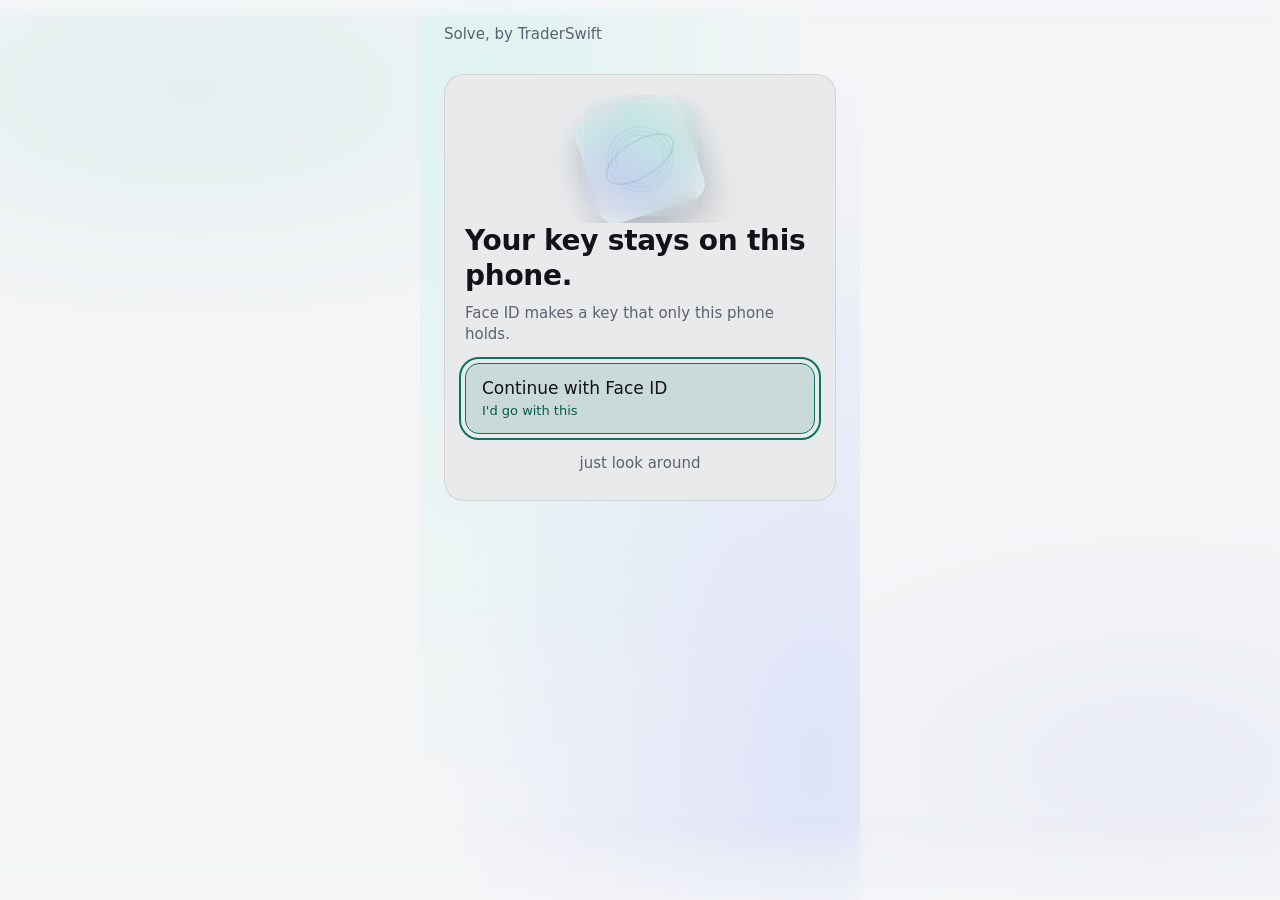
==== commit 74f4c6c9: "Release wallet-2026-11-21b" ====
--- a/index.html
+++ b/index.html
@@ -3,14 +3,14 @@
 <head>
   <meta charset="utf-8">
   <meta http-equiv="Content-Security-Policy" content="default-src 'self'; script-src 'self'; style-src 'self'; img-src 'self' data:; connect-src 'self' https://api.hyperliquid.xyz https://demo.traderswift.io https://ledger-api.traderswift.io https://vault-api.traderswift.io; frame-src 'self'; object-src 'none'; base-uri 'none'; form-action 'none'">
-  <script src="./frame-guard.4831d1f5ddee1642.js" integrity="sha256-SDHR9d3uFkIbovCyOY0tVZxZxyp4+VUDyLY3PaFtxhA=" crossorigin="anonymous" data-child="false" data-app-src="./app.74e5e59214388095.js" data-app-integrity="sha256-dOXlkhQ4gJWVZ69r4D2ppa6fjb+cayx5QZb4OaPQfAE="></script>
+  <script src="./frame-guard.4831d1f5ddee1642.js" integrity="sha256-SDHR9d3uFkIbovCyOY0tVZxZxyp4+VUDyLY3PaFtxhA=" crossorigin="anonymous" data-child="false" data-app-src="./app.dabbacdc25410044.js" data-app-integrity="sha256-2rus3CVBAEREpA5X01u0WrnlflUsYF3z1/a+TO5scX0="></script>
   <meta name="viewport" content="width=device-width, initial-scale=1, viewport-fit=cover">
   <meta name="theme-color" content="#0b0c0f">
-  <title>TraderSwift Wallet</title>
+  <title>Solve, by TraderSwift</title>
   <link rel="manifest" href="./manifest.webmanifest">
   <link rel="icon" href="./icon.svg" type="image/svg+xml">
   <link rel="apple-touch-icon" href="./icon-192.png">
-  <link rel="stylesheet" href="./app.a46fcd1de3577ebf.css" integrity="sha256-pG/NHeNXfr/p2tLYalQ6A7E+gQBOZO+KDjT5OW66U5g=" crossorigin="anonymous">
+  <link rel="stylesheet" href="./app.1055f3c94bb1e0b9.css" integrity="sha256-EFXzyUux4LkPBSwFwQXb4qVRarC+ulnP1a4Lkdh766E=" crossorigin="anonymous">
 </head>
 <body>
   <a data-wallet-direct href="https://wallet.traderswift.io/" target="_top" rel="noopener">Open wallet.traderswift.io directly</a>
--- a/app.1055f3c94bb1e0b9.css
+++ b/app.1055f3c94bb1e0b9.css
@@ -0,0 +1,878 @@
+/* Core geometry and accessibility. Appearance belongs to skins. */
+:root {
+  --zero: 0;
+  --full: 100%;
+  --half: 50%;
+  --fraction: 1fr;
+  --viewport-height: 100svh;
+  --app-width: 440px;
+  --space-1: 4px;
+  --space-2: 8px;
+  --space-3: 12px;
+  --space-4: 16px;
+  --space-5: 20px;
+  --space-6: 24px;
+  --space-9: 36px;
+  --line-width: 1px;
+  --focus-width: 2px;
+  --focus-offset: 4px;
+  --emphasis-width: 2px;
+  --button-height: 54px;
+  --touch-size: 44px;
+  --payment-touch-size: 48px;
+  --payment-text-size: 20px;
+  --phrase-columns: 3;
+  --word-padding: 3px 6px;
+  --number-width: 14px;
+  --mic-width: 100%;
+  --mic-height: 64px;
+  --mic-icon: 48px;
+  --mic-stroke: 3px;
+  --mic-capsule-width: 12px;
+  --mic-capsule-height: 26px;
+  --mic-capsule-left: 18px;
+  --mic-capsule-top: 2px;
+  --mic-cradle-width: 28px;
+  --mic-cradle-height: 24px;
+  --mic-cradle-left: 10px;
+  --mic-cradle-top: 14px;
+  --mic-stem-height: 8px;
+  --mic-stem-left: 22px;
+  --mic-stem-top: 38px;
+  --mic-stand-width: 18px;
+  --mic-stand-left: 15px;
+  --mic-stand-top: 44px;
+  --toast-layer: 60;
+  --toast-width: 400px;
+  --toast-available-width: calc(100% - 32px);
+  --identity-size: 208px;
+  --identity-stage-height: 228px;
+  --panel-edge: 3px;
+  --identity-gap: 4px;
+  --identity-cell: 12px;
+  --look-columns: 3;
+  --press-brightness: 0.9;
+  --zero-length: 0px;
+  --sat: env(safe-area-inset-top, 0px);
+  --sab: env(safe-area-inset-bottom, 0px);
+  --kb: 0px;
+  --top: 16px;
+  --solve-dock-clear: 84px;
+  --float-x: 1;
+  --float-y: 1;
+  --float-size: 52px;
+  --float-bottom-trim: 10px;
+  --float-bottom-minimum: 8px;
+  --float-focus-offset: 3px;
+  --float-blur: blur(20px) saturate(160%);
+  --float-gap: 16px;
+  --float-layer: 44;
+  --float-circle-layer: 45;
+  --float-glyph: 22px;
+  --float-item-glyph: 20px;
+  --float-item-width: 96px;
+  --float-label-leading: 1.2;
+  --float-press-duration: 0.12s;
+  --float-press-scale: 0.94;
+  --float-pop-scale: 0.6;
+  --float-scrim-opacity: 0.92;
+  --float-item-focus-offset: 2px;
+  --float-mint: #0f9f85;
+  --float-glass: rgba(17, 19, 24, 0.05);
+  --float-hair: rgba(17, 19, 24, 0.1);
+  --float-ink: #111318;
+  --float-highlight: inset 0 1px 0 rgba(255, 255, 255, 0.14);
+  --float-shadow: 0 8px 24px -12px rgba(0, 0, 0, 0.5);
+}
+@media (prefers-color-scheme: dark) {
+  :root { --float-mint: #5ee7c6; --float-glass: rgba(255, 255, 255, 0.06); --float-hair: rgba(255, 255, 255, 0.12); --float-ink: #f2f4f7; }
+}
+:root {
+  --bg: #0b0c0f;
+  --fg: #f2f4f7;
+  --glass: #1a1b1d;
+  --hair: rgba(255,255,255,.12);
+  --accent-soft: #243835;
+  --glow1: rgba(94,231,198,.07);
+  --glow2: rgba(90,120,255,.07);
+  --solve-option: #28292b;
+  --solve-note: #5ee7c6;
+  --solve-note-size: 13px;
+  --solve-art-stage: 128px;
+  --solve-art-size: 140px;
+}
+@media (prefers-color-scheme: light) {
+  :root {
+    --bg: #f4f5f7;
+    --fg: #111318;
+    --glass: #e9eaec;
+    --hair: rgba(17,19,24,.10);
+    --accent-soft: #cadad9;
+    --glow1: rgba(15,159,133,.07);
+    --glow2: rgba(70,110,200,.06);
+    --solve-option: #dedfe1;
+    --solve-note: #075a4c;
+  }
+}
+.choices, .block-row { --glass: var(--solve-option); }
+
+* {
+  box-sizing: border-box;
+}
+body {
+  margin: var(--zero);
+}
+button {
+  cursor: pointer;
+}
+button:disabled {
+  cursor: not-allowed;
+}
+h1, h2 {
+  margin: var(--zero);
+  overflow-wrap: anywhere;
+}
+p {
+  margin: var(--zero);
+}
+.app-shell {
+  width: var(--full);
+  max-width: var(--app-width);
+  min-height: var(--viewport-height);
+  margin-inline: auto;
+  padding: var(--space-6);
+  padding-bottom: max(var(--space-6), env(safe-area-inset-bottom));
+}
+.stack, .sentence-card, .actions {
+  display: grid;
+  gap: var(--space-4);
+}
+.actions {
+  gap: var(--space-3);
+  padding-top: var(--space-4);
+}
+.button {
+  display: flex;
+  align-items: center;
+  justify-content: center;
+  gap: var(--space-2);
+  width: var(--full);
+  min-height: var(--button-height);
+  padding: var(--space-3) var(--space-4);
+  overflow-wrap: anywhere;
+}
+.risk {
+  text-decoration: underline;
+}
+.request-details {
+  margin: var(--zero);
+  padding: var(--space-4);
+  overflow-wrap: anywhere;
+}
+.request-details__row + .request-details__row {
+  margin-top: var(--space-3);
+  padding-top: var(--space-3);
+}
+dt {
+  margin-bottom: var(--space-1);
+}
+dd {
+  margin: var(--zero);
+  white-space: pre-wrap;
+}
+.notice {
+  padding: var(--space-3);
+}
+.phrase-grid {
+  list-style: none;
+  display: grid;
+  grid-template-columns: repeat(var(--phrase-columns), minmax(var(--zero), var(--fraction)));
+  gap: var(--space-1);
+  padding: var(--zero);
+  margin: var(--zero);
+}
+.phrase-grid__item {
+  display: flex;
+  align-items: center;
+  gap: var(--space-2);
+  padding: var(--word-padding);
+  min-width: var(--zero);
+}
+.phrase-grid__word {
+  overflow-wrap: anywhere;
+}
+.word-number {
+  flex-shrink: var(--zero);
+  width: var(--number-width);
+}
+.passphrase-field {
+  display: grid;
+  gap: var(--space-2);
+}
+.passphrase {
+  min-width: var(--zero);
+  width: var(--full);
+  min-height: var(--button-height);
+  padding: var(--space-4);
+}
+.passphrase-toggle {
+  width: auto;
+  justify-self: end;
+  min-height: var(--touch-size);
+}
+.field-error:empty {
+  display: none;
+}
+.mic-button {
+  flex-direction: row;
+  width: var(--mic-width);
+  min-height: var(--mic-height);
+}
+.mic-icon {
+  position: relative;
+  width: var(--mic-icon);
+  height: var(--mic-icon);
+}
+.mic-icon > span {
+  position: absolute;
+}
+.mic-icon__capsule {
+  left: var(--mic-capsule-left);
+  top: var(--mic-capsule-top);
+  width: var(--mic-capsule-width);
+  height: var(--mic-capsule-height);
+}
+.mic-icon__cradle {
+  left: var(--mic-cradle-left);
+  top: var(--mic-cradle-top);
+  width: var(--mic-cradle-width);
+  height: var(--mic-cradle-height);
+}
+.mic-icon__stem {
+  left: var(--mic-stem-left);
+  top: var(--mic-stem-top);
+  width: var(--mic-stroke);
+  height: var(--mic-stem-height);
+}
+.mic-icon__stand {
+  left: var(--mic-stand-left);
+  top: var(--mic-stand-top);
+  width: var(--mic-stand-width);
+  height: var(--mic-stroke);
+}
+.toast {
+  position: fixed;
+  z-index: var(--toast-layer);
+  inset-inline: var(--zero);
+  bottom: max(var(--space-4), env(safe-area-inset-bottom));
+  width: min(var(--toast-width), var(--toast-available-width));
+  margin-inline: auto;
+  display: grid;
+  gap: var(--space-3);
+  padding: var(--space-4);
+  overflow-wrap: anywhere;
+}
+.toast__dismiss {
+  width: auto;
+  min-height: var(--touch-size);
+  justify-self: end;
+}
+textarea {
+  resize: vertical;
+}
+[hidden] {
+  display: none !important;
+}
+.page-host {
+  align-content: start;
+}
+.page-host iframe {
+  width: var(--full);
+  min-height: var(--app-width);
+}
+output {
+  overflow-wrap: anywhere;
+}
+.sentence-card__sentence, .request-audience {
+  unicode-bidi: isolate;
+  direction: ltr;
+}
+
+/* Art is isolated and clipped; it never contains signing text or controls. */
+.app-shell {
+  position: relative;
+  isolation: isolate;
+  display: flex;
+  flex-direction: column;
+  gap: var(--space-4);
+}
+.background-light {
+  position: absolute;
+  inset: var(--zero);
+  z-index: -1;
+  contain: strict;
+  overflow: hidden;
+  pointer-events: none;
+}
+.screen-content {
+  display: flex;
+  flex-direction: column;
+  flex: 1;
+  gap: var(--space-4);
+}
+.screen-content > * { flex-shrink: 0; }
+.screen-dock, .screen-content > .button--primary,
+.screen-content > .button:last-child { margin-top: auto; }
+.screen-content form, .screen-content > .sentence-card {
+  display: flex;
+  flex-direction: column;
+  flex: 1;
+}
+.screen-content form > .button--primary, .sentence-card > .actions { margin-top: auto; }
+.screen-content > .button--primary + .button:last-child { margin-top: var(--zero); }
+.wallet-tools summary { cursor: pointer; padding-block: var(--space-3); }
+.wallet-tools .stack { gap: var(--space-2); padding-block: var(--space-3); }
+.ring-prompt { min-width: var(--zero); }
+.ring-prompt .ring-prompt__action {
+  display: flex;
+  align-items: center;
+  justify-content: center;
+  box-shadow: none;
+  cursor: pointer;
+  font-family: inherit;
+  width: auto;
+  min-width: var(--zero);
+  min-height: var(--touch-size);
+  padding: var(--zero);
+  border: var(--zero);
+  background: none;
+  color: var(--muted);
+  font-size: var(--text-small);
+  font-weight: inherit;
+}
+.ring-prompt > :first-child { flex: 1; justify-content: flex-start; font-weight: normal; }
+.ring-prompt .ring-prompt__dismiss { min-width: var(--touch-size); flex-shrink: 0; }
+.ring-draft, .ring-header { min-width: var(--zero); overflow-wrap: anywhere; }
+.ring-back { display: flex; align-items: center; min-height: var(--touch-size); }
+.identity-stage {
+  position: relative;
+  isolation: isolate;
+  contain: layout paint;
+  overflow: hidden;
+  width: var(--full);
+  height: var(--identity-stage-height);
+  flex-shrink: 0;
+}
+.identity-light, .identity-pane, .key-identity {
+  position: absolute;
+  inset: var(--zero);
+  width: var(--identity-size);
+  height: var(--identity-size);
+  margin: auto;
+}
+.identity-light, .identity-pane { z-index: -1; }
+.key-identity { display: block; }
+.panel-wrap {
+  position: relative;
+  isolation: isolate;
+  padding: var(--panel-edge);
+}
+.panel-art {
+  position: absolute;
+  inset: var(--zero);
+  z-index: -1;
+  contain: strict;
+  overflow: hidden;
+  pointer-events: none;
+}
+.panel-wrap > :last-child { position: relative; }
+
+.look-options {
+  display: grid;
+  grid-template-columns: repeat(var(--look-columns), minmax(var(--zero), var(--fraction)));
+  gap: var(--space-2);
+}
+
+.signing-truth {
+  overflow-wrap: anywhere;
+  unicode-bidi: isolate;
+  direction: ltr;
+}
+
+.storage-warning { display: flex; align-items: center; gap: var(--space-2); }
+.storage-warning .button { width: auto; min-height: var(--touch-size); padding-inline: var(--space-2); }
+
+.identity-light { animation: identity-arrive var(--motion-duration) var(--motion-easing); }
+@keyframes identity-arrive {
+  from { opacity: 0; }
+  to { opacity: 1; }
+}
+
+@media (prefers-reduced-motion: reduce) {
+  *, *::before, *::after {
+    animation: none !important;
+    transition: none !important;
+    transform: none !important;
+    scroll-behavior: auto !important;
+  }
+}
+
+/* Route focus announces the heading; keyboard focus uses the skin ring. */
+h1[tabindex]:focus { outline: none; }
+[data-signing-truth="address"], .app-shell .wallet-address,
+.app-shell .passphrase.wallet-address {
+  font-family: var(--font-address, ui-monospace, "SFMono-Regular", Menlo, Consolas, monospace);
+}
+
+.hl-heading { display: flex; align-items: baseline; flex-wrap: wrap; gap: var(--space-2); }
+.hl-heading h3 { margin: var(--zero); overflow-wrap: anywhere; }
+.hl-heading .muted { margin-left: auto; }
+.hl-side { color: var(--accent); }
+.hl-grid {
+  display: grid;
+  grid-template-columns: repeat(3, minmax(var(--zero), var(--fraction)));
+  gap: var(--space-3) var(--space-2);
+  margin: var(--zero);
+}
+.hl-cell { min-width: var(--zero); }
+.hl-cell dt { font-size: var(--text-tiny); }
+.hl-cell dd { font-variant-numeric: tabular-nums; overflow-wrap: anywhere; }
+.hl-view, .hl-results, .hl-card { min-width: var(--zero); }
+
+.payment-review, .funding-page {
+  min-width: var(--zero);
+  overflow-wrap: anywhere;
+  unicode-bidi: isolate;
+  direction: ltr;
+}
+.payment-review .wallet-address, .funding-page .wallet-address {
+  white-space: normal;
+  overflow: visible;
+  text-overflow: clip;
+}
+
+.approval-screen, .approval-review { min-width: var(--zero); overflow-wrap: anywhere; }
+.approval-typed-data {
+  white-space: pre-wrap;
+  overflow-wrap: anywhere;
+  overflow: visible;
+  text-overflow: clip;
+  min-width: var(--zero);
+  direction: ltr;
+  unicode-bidi: isolate;
+}
+
+.funding-header {
+  display: flex;
+  align-items: center;
+  gap: var(--space-2);
+}
+.funding-header h1 {
+  flex: 1;
+  margin: 0;
+  font-size: var(--payment-text-size);
+}
+.funding-header .button {
+  width: var(--payment-touch-size);
+  flex-shrink: var(--zero);
+  min-width: var(--payment-touch-size);
+  min-height: var(--payment-touch-size);
+  padding: 0;
+}
+.funding-badge {
+  padding: var(--space-1) var(--space-2);
+  border: var(--line-width) solid var(--border);
+  border-radius: var(--radius-pill);
+  font-size: var(--text-small);
+  color: var(--muted);
+}
+.funding-page .button, .payment-review .button {
+  min-height: var(--payment-touch-size);
+}
+.funding-page .wallet-address {
+  font-size: var(--payment-text-size);
+  overflow-wrap: anywhere;
+  white-space: normal;
+}
+.chain-section, .chain-grant { min-width: var(--zero); overflow-wrap: anywhere; }
+
+/* One button system in every skin: filled accent primary, tinted hairline secondary, danger kept apart.
+   The skin .button bindings are identical in every skin, so these core rules outrank them by specificity. */
+.app-shell button.button.button--secondary, .app-shell div.button.ring-prompt { background: var(--tint); border-color: var(--border); }
+.app-shell button.button.button--secondary:enabled:hover { background: var(--tint); border-color: var(--border-strong); }
+.app-shell button.button.button--refuse { background: var(--danger-bg); border-color: var(--danger-border); }
+.app-shell button.button--primary { box-shadow: var(--shadow-mic); }
+.app-shell button.button:enabled:active { filter: brightness(var(--press-brightness)); box-shadow: none; }
+.app-shell button.button.button:disabled { background: var(--tint); border-color: var(--border); color: var(--muted); box-shadow: none; }
+.wallet-tools .stack > .button, .screen-content > .button:has(+ .wallet-tools) { justify-content: flex-start; text-align: start; }
+.text-link { min-height: var(--touch-size); padding: var(--zero) var(--space-2); border: var(--zero); background: none; color: var(--muted); font: inherit; cursor: pointer; }
+.small { text-align: center; }
+.choices { display: grid; gap: var(--space-3); }
+
+/* Solve's round glass menu button (#menuBtn); a tap fans a wheel of round items out around it. */
+.float-menu__circle {
+  position: fixed;
+  z-index: var(--float-circle-layer);
+  left: calc(env(safe-area-inset-left, var(--zero-length)) + var(--float-gap) + var(--float-x) * (var(--full) - env(safe-area-inset-left, var(--zero-length)) - env(safe-area-inset-right, var(--zero-length)) - var(--float-gap) - var(--float-gap) - var(--float-size)));
+  top: calc(env(safe-area-inset-top, var(--zero-length)) + var(--float-gap) + var(--float-y) * (var(--full) - env(safe-area-inset-top, var(--zero-length)) - var(--float-gap) - max(env(safe-area-inset-bottom, var(--zero-length)) - var(--float-bottom-trim), var(--float-bottom-minimum)) - var(--float-size)));
+  display: grid;
+  place-items: center;
+  width: var(--float-size);
+  height: var(--float-size);
+  padding: var(--zero);
+  border: var(--line-width) solid var(--float-hair);
+  border-radius: var(--half);
+  background: var(--float-glass);
+  color: var(--float-ink);
+  box-shadow: var(--float-highlight), var(--float-shadow);
+  -webkit-backdrop-filter: var(--float-blur);
+  backdrop-filter: var(--float-blur);
+  touch-action: none;
+  user-select: none;
+  -webkit-user-select: none;
+  -webkit-touch-callout: none;
+  -webkit-tap-highlight-color: var(--transparent);
+  transition: left var(--motion-duration) var(--motion-easing), top var(--motion-duration) var(--motion-easing), transform var(--float-press-duration) ease-out;
+}
+.float-menu .float-menu__circle:focus-visible { outline: var(--focus-width) solid var(--float-mint); outline-offset: var(--float-focus-offset); }
+.float-menu[data-dragging] .float-menu__circle { transition: none; cursor: grabbing; }
+.float-menu__circle:active { transform: scale(var(--float-press-scale)); }
+.float-menu__circle .float-menu__glyph { width: var(--float-glyph); height: var(--float-glyph); pointer-events: none; }
+.float-menu__sheet {
+  position: fixed;
+  inset: var(--zero);
+  z-index: var(--float-layer);
+  isolation: isolate;
+  animation: float-fade var(--motion-duration) var(--motion-easing);
+}
+.float-menu__sheet::before {
+  content: "";
+  position: absolute;
+  inset: var(--zero);
+  z-index: -1;
+  background: var(--canvas);
+  opacity: var(--float-scrim-opacity);
+}
+.float-menu .float-menu__sheet .float-menu__item {
+  position: absolute;
+  display: flex;
+  flex-direction: column;
+  align-items: center;
+  gap: var(--space-1);
+  width: var(--float-item-width);
+  padding: var(--zero);
+  border: var(--zero);
+  border-radius: var(--radius-control);
+  background: var(--transparent);
+  color: var(--ink);
+  font: inherit;
+  font-size: var(--text-small);
+  line-height: var(--float-label-leading);
+  text-align: center;
+  -webkit-tap-highlight-color: var(--transparent);
+  animation: float-pop var(--motion-duration) var(--motion-easing);
+}
+.float-menu__badge {
+  display: grid;
+  place-items: center;
+  width: var(--float-size);
+  height: var(--float-size);
+  border: var(--line-width) solid var(--border);
+  border-radius: var(--half);
+  background: var(--surface);
+  color: var(--accent);
+  box-shadow: var(--shadow-toast);
+}
+.float-menu__badge .float-menu__glyph { width: var(--float-item-glyph); height: var(--float-item-glyph); }
+.float-menu__label { max-width: var(--full); white-space: nowrap; overflow: hidden; text-overflow: ellipsis; font-weight: var(--weight-bold); }
+.float-menu .float-menu__item:hover .float-menu__badge, .float-menu .float-menu__item:focus-visible .float-menu__badge { border-color: var(--accent); background: var(--tint); }
+.float-menu .float-menu__sheet .float-menu__item:focus-visible { outline: none; }
+.float-menu .float-menu__item:focus-visible .float-menu__badge { outline: var(--focus-width) solid var(--accent); outline-offset: var(--float-item-focus-offset); }
+.float-menu .float-menu__item:active .float-menu__badge { filter: brightness(var(--press-brightness)); }
+@keyframes float-fade {
+  from { opacity: 0; }
+}
+@keyframes float-pop {
+  from { opacity: 0; transform: scale(var(--float-pop-scale)); }
+}
+:has(> .float-menu:not([hidden])) > .app-shell:not(.page-host) {
+  padding-bottom: calc(max(env(safe-area-inset-bottom, var(--zero-length)) - var(--float-bottom-trim), var(--float-bottom-minimum)) + var(--float-size) + var(--float-gap));
+}
+.float-menu__safe-area {
+  position: fixed;
+  top: env(safe-area-inset-top, var(--zero-length));
+  right: env(safe-area-inset-right, var(--zero-length));
+  bottom: env(safe-area-inset-bottom, var(--zero-length));
+  left: env(safe-area-inset-left, var(--zero-length));
+  visibility: hidden;
+  pointer-events: none;
+}
+:has(> [data-screen][hidden]) > .float-menu,
+:has(> [data-screen][aria-busy="true"]) > .float-menu,
+:has(> [data-confirmations] > *) > .float-menu { display: none !important; }
+
+:root:not([data-skin]), :root[data-skin="glass"] { 
+  color-scheme: dark;
+  --font-body: -apple-system, BlinkMacSystemFont, "Segoe UI", sans-serif;
+  --font-address: ui-monospace, "SFMono-Regular", Menlo, Consolas, monospace;
+  --font-heading: var(--font-body);
+  --font-mono: ui-monospace, "SFMono-Regular", Consolas, monospace;
+  --text-body: 16px;
+  --text-small: 12px;
+  --text-word: 13px;
+  --text-tiny: 10px;
+  --text-heading: 28px;
+  --text-hero: 28px;
+  --leading-body: 1.5;
+  --leading-heading: 1.12;
+  --weight-bold: 600;
+  --weight-heading: 600;
+  --tracking-heading: -.02em;
+  --tracking-label: .04em;
+  --radius-card: 20px;
+  --radius-control: 16px;
+  --radius-notice: 12px;
+  --radius-word: 4px;
+  --radius-mic: 20px;
+  --radius-pill: 999px;
+  --transparent: transparent;
+  --current-color: currentColor;
+  --opacity-disabled: 1;
+  --motion-duration: 140ms;
+  --motion-easing: ease-out;
+  --motion-press: translateY(1px);
+  --canvas: #0b0c0f;
+  --surface: #0b0c0f;
+  --ink: #f2f4f7;
+  --muted: #8b93a1;
+  --accent: #5ee7c6;
+  --on-accent: #0b0c0f;
+  --tint: #181a20;
+  --border: #2b2e34;
+  --border-strong: #8b93a1;
+  --warning-bg: #132923;
+  --warning-ink: #a8e9d8;
+  --danger: #ff6b63;
+  --danger-bg: #2e191d;
+  --danger-border: #a84b49;
+  --panel-background: linear-gradient(135deg, var(--surface), var(--tint));
+  --shadow-card: inset 0 1px 0 #ffffff12;
+  --shadow-mic: 0 8px 24px -12px var(--accent);
+  --shadow-toast: 0 8px 24px #00000050;
+  --glass-blur: 16px;
+  --identity-shell-radius: 24px;
+  --identity-radius: 4px;
+  --identity-background: radial-gradient(ellipse at center, var(--tint), var(--surface));
+}
+@media (prefers-color-scheme: light) {
+  :root:not([data-skin]), :root[data-skin="glass"] {
+    color-scheme: light;
+    --canvas: #f4f5f7;
+    --surface: #f4f5f7;
+    --ink: #111318;
+    --muted: #5b6270;
+    --accent: #0a7563;
+    --on-accent: #ffffff;
+    --tint: #e9ebef;
+    --border: #d9dce1;
+    --border-strong: #5b6270;
+    --warning-bg: #e0f0eb;
+    --warning-ink: #176856;
+    --danger: #a12b28;
+    --danger-bg: #fae9e7;
+    --danger-border: #bf6a65;
+  }
+}
+@media (prefers-reduced-motion: reduce) {
+  :root:not([data-skin]), :root[data-skin="glass"] { --motion-duration: 0ms; --motion-press: none; }
+}
+
+:root[data-skin="glass"] body { background: var(--canvas); color: var(--ink); font: var(--text-body)/var(--leading-body) var(--font-body); }:root[data-skin="glass"] button, :root[data-skin="glass"] input { font: inherit; }:root[data-skin="glass"] button, :root[data-skin="glass"] input, :root[data-skin="glass"] a { -webkit-tap-highlight-color: var(--transparent); }:root[data-skin="glass"] button:disabled { opacity: var(--opacity-disabled); }:root[data-skin="glass"] button:focus-visible, :root[data-skin="glass"] input:focus-visible, :root[data-skin="glass"] a:focus-visible, :root[data-skin="glass"] [tabindex]:focus-visible:not(h1), :root[data-skin="glass"] h1[data-keyboard-focus="true"]:focus-visible { outline: var(--focus-width) solid var(--accent); outline-offset: var(--focus-offset); }:root[data-skin="glass"] a { color: var(--accent); text-underline-offset: var(--space-1); }:root[data-skin="glass"] h1, :root[data-skin="glass"] h2 { font: var(--weight-heading) var(--text-heading)/var(--leading-heading) var(--font-heading); letter-spacing: var(--tracking-heading); }:root[data-skin="glass"] .app-shell { background: var(--surface); }:root[data-skin="glass"] .wallet-tools summary { color: var(--muted); }:root[data-skin="glass"] .hero { font-size: var(--text-hero); }:root[data-skin="glass"] .muted, :root[data-skin="glass"] .field-hint { color: var(--muted); }:root[data-skin="glass"] .button { border: var(--line-width) solid var(--border-strong); border-radius: var(--radius-control); background: var(--surface); color: var(--ink); font-weight: var(--weight-bold); transition: background-color var(--motion-duration) var(--motion-easing), transform var(--motion-duration) var(--motion-easing); }:root[data-skin="glass"] .button--primary { background: var(--accent); color: var(--on-accent); border-color: var(--accent); }:root[data-skin="glass"] .button--refuse { color: var(--danger); border-color: var(--danger-border); }:root[data-skin="glass"] .button--secondary:enabled:hover { background: var(--tint); }:root[data-skin="glass"] .button--refuse:enabled:hover { background: var(--danger-bg); }:root[data-skin="glass"] .button:enabled:active { transform: var(--motion-press); }:root[data-skin="glass"] .risk { color: var(--accent); font-weight: inherit; text-decoration-thickness: var(--emphasis-width); text-underline-offset: var(--focus-offset); }:root[data-skin="glass"] .request-details { background-color: var(--tint); background-image: var(--panel-background, linear-gradient(135deg, var(--surface), var(--tint))); border: var(--line-width) solid var(--border); border-radius: var(--radius-card); box-shadow: var(--shadow-card); }:root[data-skin="glass"] .request-details__row + .request-details__row { border-top: var(--line-width) solid var(--border); }:root[data-skin="glass"] dt { color: var(--muted); font-size: var(--text-small); font-weight: var(--weight-bold); letter-spacing: var(--tracking-label); text-transform: uppercase; }:root[data-skin="glass"] .notice { border-radius: var(--radius-notice); background: var(--warning-bg); color: var(--warning-ink); }:root[data-skin="glass"] .phrase-grid__item { border: var(--line-width) solid var(--border); border-radius: var(--radius-word); background: var(--tint); font-size: var(--text-word); }:root[data-skin="glass"] .word-number { font-size: var(--text-tiny); color: var(--muted); font-variant-numeric: tabular-nums; }:root[data-skin="glass"] .field-label { font-weight: var(--weight-bold); }:root[data-skin="glass"] .passphrase { border: var(--line-width) solid var(--border-strong); border-radius: var(--radius-control); background: var(--tint); color: var(--ink); }:root[data-skin="glass"] .passphrase[aria-invalid="true"] { border-color: var(--danger); }:root[data-skin="glass"] .passphrase-toggle[aria-pressed="true"] { background: var(--tint); border-color: var(--accent); }:root[data-skin="glass"] .field-hint, :root[data-skin="glass"] .field-error { font-size: var(--text-small); }:root[data-skin="glass"] .field-error { color: var(--danger); }:root[data-skin="glass"] .mic-button { border-radius: var(--radius-mic); box-shadow: var(--shadow-mic); }:root[data-skin="glass"] .mic-icon__capsule { border: var(--mic-stroke) solid var(--current-color); border-radius: var(--radius-pill); }:root[data-skin="glass"] .mic-icon__cradle { border: var(--mic-stroke) solid var(--current-color); border-top: none; border-radius: var(--zero) var(--zero) var(--radius-pill) var(--radius-pill); }:root[data-skin="glass"] .mic-icon__stem { background: var(--current-color); }:root[data-skin="glass"] .mic-icon__stand { background: var(--current-color); }:root[data-skin="glass"] .toast { background: var(--surface); color: var(--ink); border: var(--line-width) solid var(--border-strong); border-radius: var(--radius-card); box-shadow: var(--shadow-toast); }:root[data-skin="glass"] .toast--error { background: var(--danger-bg); color: var(--danger); border-color: var(--danger-border); }:root[data-skin="glass"] textarea { font: inherit; }:root[data-skin="glass"] textarea:focus-visible { outline: var(--focus-width) solid var(--accent); outline-offset: var(--focus-offset); }:root[data-skin="glass"] .page-host iframe { border: var(--zero); }:root[data-skin="glass"] .look-options [aria-pressed="true"] { border-color: var(--accent); background: var(--tint); }:root[data-skin="glass"] .request-details { backdrop-filter: blur(var(--glass-blur)); }:root[data-skin="glass"] .background-light { background: radial-gradient(ellipse at 15% 10%, #5ee7c624, transparent 65%), radial-gradient(ellipse at 90% 85%, #5a78ff24, transparent 65%); }:root[data-skin="glass"] .panel-art { background: linear-gradient(135deg, #a8e9d840, #5a78ff18 55%, #5ee7c624); border: 1px solid #a8e9d840; border-radius: 22px; box-shadow: inset 0 1px 0 #ffffff30, 0 12px 28px #00000024; backdrop-filter: blur(24px); }:root[data-skin="glass"] .identity-stage { height: 208px; }:root[data-skin="glass"] .identity-light { background: conic-gradient(from 29deg, #5ee7c640, #5a78ff40, #5ee7c640); border-radius: 50%; filter: blur(18px); transform: scale(0.8); }:root[data-skin="glass"] .identity-pane { background: linear-gradient(-18deg, #a8e9d818, transparent 60%, #5ee7c624); border: 1px solid #ffffff30; border-radius: 20px; box-shadow: 0 24px 48px #00000033, inset 0 1px 0 #ffffff30; transform: rotate(-18deg) scale(0.78); }:root[data-skin="glass"] .key-identity { background: linear-gradient(31deg, #ffffff0f, transparent 65%, #a8e9d818); border: 1px solid #ffffff30; border-radius: 20px; backdrop-filter: blur(12px); padding: 18px; transform: scale(0.82); }:root[data-skin="glass"] .orbit-lines { fill: none; stroke: #869ad4; stroke-width: 1; opacity: 0.8; }:root[data-skin="glass"] .orbit-lines ellipse { stroke: var(--accent); }:root[data-skin="glass"] .identity-dot { fill: var(--accent); stroke: var(--surface); stroke-width: 1; }:root[data-skin="glass"] .identity-dot:nth-child(3n) { fill: #b9f3e4; }
+
+:root:not([data-skin]) body { background: var(--canvas); color: var(--ink); font: var(--text-body)/var(--leading-body) var(--font-body); }:root:not([data-skin]) button, :root:not([data-skin]) input { font: inherit; }:root:not([data-skin]) button, :root:not([data-skin]) input, :root:not([data-skin]) a { -webkit-tap-highlight-color: var(--transparent); }:root:not([data-skin]) button:disabled { opacity: var(--opacity-disabled); }:root:not([data-skin]) button:focus-visible, :root:not([data-skin]) input:focus-visible, :root:not([data-skin]) a:focus-visible, :root:not([data-skin]) [tabindex]:focus-visible:not(h1), :root:not([data-skin]) h1[data-keyboard-focus="true"]:focus-visible { outline: var(--focus-width) solid var(--accent); outline-offset: var(--focus-offset); }:root:not([data-skin]) a { color: var(--accent); text-underline-offset: var(--space-1); }:root:not([data-skin]) h1, :root:not([data-skin]) h2 { font: var(--weight-heading) var(--text-heading)/var(--leading-heading) var(--font-heading); letter-spacing: var(--tracking-heading); }:root:not([data-skin]) .app-shell { background: var(--surface); }:root:not([data-skin]) .wallet-tools summary { color: var(--muted); }:root:not([data-skin]) .hero { font-size: var(--text-hero); }:root:not([data-skin]) .muted, :root:not([data-skin]) .field-hint { color: var(--muted); }:root:not([data-skin]) .button { border: var(--line-width) solid var(--border-strong); border-radius: var(--radius-control); background: var(--surface); color: var(--ink); font-weight: var(--weight-bold); transition: background-color var(--motion-duration) var(--motion-easing), transform var(--motion-duration) var(--motion-easing); }:root:not([data-skin]) .button--primary { background: var(--accent); color: var(--on-accent); border-color: var(--accent); }:root:not([data-skin]) .button--refuse { color: var(--danger); border-color: var(--danger-border); }:root:not([data-skin]) .button--secondary:enabled:hover { background: var(--tint); }:root:not([data-skin]) .button--refuse:enabled:hover { background: var(--danger-bg); }:root:not([data-skin]) .button:enabled:active { transform: var(--motion-press); }:root:not([data-skin]) .risk { color: var(--accent); font-weight: inherit; text-decoration-thickness: var(--emphasis-width); text-underline-offset: var(--focus-offset); }:root:not([data-skin]) .request-details { background-color: var(--tint); background-image: var(--panel-background, linear-gradient(135deg, var(--surface), var(--tint))); border: var(--line-width) solid var(--border); border-radius: var(--radius-card); box-shadow: var(--shadow-card); }:root:not([data-skin]) .request-details__row + .request-details__row { border-top: var(--line-width) solid var(--border); }:root:not([data-skin]) dt { color: var(--muted); font-size: var(--text-small); font-weight: var(--weight-bold); letter-spacing: var(--tracking-label); text-transform: uppercase; }:root:not([data-skin]) .notice { border-radius: var(--radius-notice); background: var(--warning-bg); color: var(--warning-ink); }:root:not([data-skin]) .phrase-grid__item { border: var(--line-width) solid var(--border); border-radius: var(--radius-word); background: var(--tint); font-size: var(--text-word); }:root:not([data-skin]) .word-number { font-size: var(--text-tiny); color: var(--muted); font-variant-numeric: tabular-nums; }:root:not([data-skin]) .field-label { font-weight: var(--weight-bold); }:root:not([data-skin]) .passphrase { border: var(--line-width) solid var(--border-strong); border-radius: var(--radius-control); background: var(--tint); color: var(--ink); }:root:not([data-skin]) .passphrase[aria-invalid="true"] { border-color: var(--danger); }:root:not([data-skin]) .passphrase-toggle[aria-pressed="true"] { background: var(--tint); border-color: var(--accent); }:root:not([data-skin]) .field-hint, :root:not([data-skin]) .field-error { font-size: var(--text-small); }:root:not([data-skin]) .field-error { color: var(--danger); }:root:not([data-skin]) .mic-button { border-radius: var(--radius-mic); box-shadow: var(--shadow-mic); }:root:not([data-skin]) .mic-icon__capsule { border: var(--mic-stroke) solid var(--current-color); border-radius: var(--radius-pill); }:root:not([data-skin]) .mic-icon__cradle { border: var(--mic-stroke) solid var(--current-color); border-top: none; border-radius: var(--zero) var(--zero) var(--radius-pill) var(--radius-pill); }:root:not([data-skin]) .mic-icon__stem { background: var(--current-color); }:root:not([data-skin]) .mic-icon__stand { background: var(--current-color); }:root:not([data-skin]) .toast { background: var(--surface); color: var(--ink); border: var(--line-width) solid var(--border-strong); border-radius: var(--radius-card); box-shadow: var(--shadow-toast); }:root:not([data-skin]) .toast--error { background: var(--danger-bg); color: var(--danger); border-color: var(--danger-border); }:root:not([data-skin]) textarea { font: inherit; }:root:not([data-skin]) textarea:focus-visible { outline: var(--focus-width) solid var(--accent); outline-offset: var(--focus-offset); }:root:not([data-skin]) .page-host iframe { border: var(--zero); }:root:not([data-skin]) .look-options [aria-pressed="true"] { border-color: var(--accent); background: var(--tint); }:root:not([data-skin]) .request-details { backdrop-filter: blur(var(--glass-blur)); }:root:not([data-skin]) .background-light { background: radial-gradient(ellipse at 15% 10%, #5ee7c624, transparent 65%), radial-gradient(ellipse at 90% 85%, #5a78ff24, transparent 65%); }:root:not([data-skin]) .panel-art { background: linear-gradient(135deg, #a8e9d840, #5a78ff18 55%, #5ee7c624); border: 1px solid #a8e9d840; border-radius: 22px; box-shadow: inset 0 1px 0 #ffffff30, 0 12px 28px #00000024; backdrop-filter: blur(24px); }:root:not([data-skin]) .identity-stage { height: 208px; }:root:not([data-skin]) .identity-light { background: conic-gradient(from 29deg, #5ee7c640, #5a78ff40, #5ee7c640); border-radius: 50%; filter: blur(18px); transform: scale(0.8); }:root:not([data-skin]) .identity-pane { background: linear-gradient(-18deg, #a8e9d818, transparent 60%, #5ee7c624); border: 1px solid #ffffff30; border-radius: 20px; box-shadow: 0 24px 48px #00000033, inset 0 1px 0 #ffffff30; transform: rotate(-18deg) scale(0.78); }:root:not([data-skin]) .key-identity { background: linear-gradient(31deg, #ffffff0f, transparent 65%, #a8e9d818); border: 1px solid #ffffff30; border-radius: 20px; backdrop-filter: blur(12px); padding: 18px; transform: scale(0.82); }:root:not([data-skin]) .orbit-lines { fill: none; stroke: #869ad4; stroke-width: 1; opacity: 0.8; }:root:not([data-skin]) .orbit-lines ellipse { stroke: var(--accent); }:root:not([data-skin]) .identity-dot { fill: var(--accent); stroke: var(--surface); stroke-width: 1; }:root:not([data-skin]) .identity-dot:nth-child(3n) { fill: #b9f3e4; }
+
+:root[data-skin="orbit"] { 
+  color-scheme: dark;
+  --font-body: -apple-system, BlinkMacSystemFont, "Segoe UI", sans-serif;
+  --font-address: ui-monospace, "SFMono-Regular", Menlo, Consolas, monospace;
+  --font-heading: var(--font-body);
+  --font-mono: ui-monospace, "SFMono-Regular", Consolas, monospace;
+  --text-body: 16px;
+  --text-small: 12px;
+  --text-word: 13px;
+  --text-tiny: 10px;
+  --text-heading: 28px;
+  --text-hero: 28px;
+  --leading-body: 1.5;
+  --leading-heading: 1.12;
+  --weight-bold: 600;
+  --weight-heading: 600;
+  --tracking-heading: -.02em;
+  --tracking-label: .04em;
+  --radius-card: 20px;
+  --radius-control: 28px;
+  --radius-notice: 12px;
+  --radius-word: 4px;
+  --radius-mic: 999px;
+  --radius-pill: 999px;
+  --transparent: transparent;
+  --current-color: currentColor;
+  --opacity-disabled: 1;
+  --motion-duration: 140ms;
+  --motion-easing: ease-out;
+  --motion-press: translateY(1px);
+  --canvas: #080c10;
+  --surface: #101a20;
+  --ink: #f0f7f5;
+  --muted: #a5b8bc;
+  --accent: #a7ecda;
+  --on-accent: #102b26;
+  --tint: #192a31;
+  --border: #31464d;
+  --border-strong: #6b8b94;
+  --warning-bg: #27332e;
+  --warning-ink: #d8e7c8;
+  --danger: #ffa99e;
+  --danger-bg: #36272b;
+  --danger-border: #9c605c;
+  --panel-background: none;
+  --shadow-card: inset 0 1px 0 #a7ecda26;
+  --shadow-mic: 0 0 32px #5ee7c624;
+  --shadow-toast: 0 8px 24px #00000050;
+  --glass-blur: 0px;
+  --identity-shell-radius: 999px;
+  --identity-radius: 50%;
+  --identity-background: repeating-radial-gradient(circle at center, var(--surface) 0px, var(--surface) 16px, var(--border) 17px, var(--surface) 18px);
+}
+@media (prefers-color-scheme: light) {
+  :root[data-skin="orbit"] {
+    color-scheme: light;
+    --canvas: #dbe5e3;
+    --surface: #f4f8f6;
+    --ink: #182f31;
+    --muted: #526a6d;
+    --accent: #205e53;
+    --on-accent: #ffffff;
+    --tint: #e2eeea;
+    --border: #bccfca;
+    --border-strong: #708b86;
+    --warning-bg: #e4ead6;
+    --warning-ink: #42592e;
+    --danger: #912e2d;
+    --danger-bg: #f7e6e2;
+    --danger-border: #bb7d78;
+  }
+}
+@media (prefers-reduced-motion: reduce) {
+  :root[data-skin="orbit"] { --motion-duration: 0ms; --motion-press: none; }
+}
+
+:root[data-skin="orbit"] body { background: var(--canvas); color: var(--ink); font: var(--text-body)/var(--leading-body) var(--font-body); }:root[data-skin="orbit"] button, :root[data-skin="orbit"] input { font: inherit; }:root[data-skin="orbit"] button, :root[data-skin="orbit"] input, :root[data-skin="orbit"] a { -webkit-tap-highlight-color: var(--transparent); }:root[data-skin="orbit"] button:disabled { opacity: var(--opacity-disabled); }:root[data-skin="orbit"] button:focus-visible, :root[data-skin="orbit"] input:focus-visible, :root[data-skin="orbit"] a:focus-visible, :root[data-skin="orbit"] [tabindex]:focus-visible:not(h1), :root[data-skin="orbit"] h1[data-keyboard-focus="true"]:focus-visible { outline: var(--focus-width) solid var(--accent); outline-offset: var(--focus-offset); }:root[data-skin="orbit"] a { color: var(--accent); text-underline-offset: var(--space-1); }:root[data-skin="orbit"] h1, :root[data-skin="orbit"] h2 { font: var(--weight-heading) var(--text-heading)/var(--leading-heading) var(--font-heading); letter-spacing: var(--tracking-heading); }:root[data-skin="orbit"] .app-shell { background: var(--surface); }:root[data-skin="orbit"] .wallet-tools summary { color: var(--muted); }:root[data-skin="orbit"] .hero { font-size: var(--text-hero); }:root[data-skin="orbit"] .muted, :root[data-skin="orbit"] .field-hint { color: var(--muted); }:root[data-skin="orbit"] .button { border: var(--line-width) solid var(--border-strong); border-radius: var(--radius-control); background: var(--surface); color: var(--ink); font-weight: var(--weight-bold); transition: background-color var(--motion-duration) var(--motion-easing), transform var(--motion-duration) var(--motion-easing); }:root[data-skin="orbit"] .button--primary { background: var(--accent); color: var(--on-accent); border-color: var(--accent); }:root[data-skin="orbit"] .button--refuse { color: var(--danger); border-color: var(--danger-border); }:root[data-skin="orbit"] .button--secondary:enabled:hover { background: var(--tint); }:root[data-skin="orbit"] .button--refuse:enabled:hover { background: var(--danger-bg); }:root[data-skin="orbit"] .button:enabled:active { transform: var(--motion-press); }:root[data-skin="orbit"] .risk { color: var(--accent); font-weight: inherit; text-decoration-thickness: var(--emphasis-width); text-underline-offset: var(--focus-offset); }:root[data-skin="orbit"] .request-details { background-color: var(--tint); background-image: var(--panel-background, linear-gradient(135deg, var(--surface), var(--tint))); border: var(--line-width) solid var(--border); border-radius: var(--radius-card); box-shadow: var(--shadow-card); }:root[data-skin="orbit"] .request-details__row + .request-details__row { border-top: var(--line-width) solid var(--border); }:root[data-skin="orbit"] dt { color: var(--muted); font-size: var(--text-small); font-weight: var(--weight-bold); letter-spacing: var(--tracking-label); text-transform: uppercase; }:root[data-skin="orbit"] .notice { border-radius: var(--radius-notice); background: var(--warning-bg); color: var(--warning-ink); }:root[data-skin="orbit"] .phrase-grid__item { border: var(--line-width) solid var(--border); border-radius: var(--radius-word); background: var(--tint); font-size: var(--text-word); }:root[data-skin="orbit"] .word-number { font-size: var(--text-tiny); color: var(--muted); font-variant-numeric: tabular-nums; }:root[data-skin="orbit"] .field-label { font-weight: var(--weight-bold); }:root[data-skin="orbit"] .passphrase { border: var(--line-width) solid var(--border-strong); border-radius: var(--radius-control); background: var(--tint); color: var(--ink); }:root[data-skin="orbit"] .passphrase[aria-invalid="true"] { border-color: var(--danger); }:root[data-skin="orbit"] .passphrase-toggle[aria-pressed="true"] { background: var(--tint); border-color: var(--accent); }:root[data-skin="orbit"] .field-hint, :root[data-skin="orbit"] .field-error { font-size: var(--text-small); }:root[data-skin="orbit"] .field-error { color: var(--danger); }:root[data-skin="orbit"] .mic-button { border-radius: var(--radius-mic); box-shadow: var(--shadow-mic); }:root[data-skin="orbit"] .mic-icon__capsule { border: var(--mic-stroke) solid var(--current-color); border-radius: var(--radius-pill); }:root[data-skin="orbit"] .mic-icon__cradle { border: var(--mic-stroke) solid var(--current-color); border-top: none; border-radius: var(--zero) var(--zero) var(--radius-pill) var(--radius-pill); }:root[data-skin="orbit"] .mic-icon__stem { background: var(--current-color); }:root[data-skin="orbit"] .mic-icon__stand { background: var(--current-color); }:root[data-skin="orbit"] .toast { background: var(--surface); color: var(--ink); border: var(--line-width) solid var(--border-strong); border-radius: var(--radius-card); box-shadow: var(--shadow-toast); }:root[data-skin="orbit"] .toast--error { background: var(--danger-bg); color: var(--danger); border-color: var(--danger-border); }:root[data-skin="orbit"] textarea { font: inherit; }:root[data-skin="orbit"] textarea:focus-visible { outline: var(--focus-width) solid var(--accent); outline-offset: var(--focus-offset); }:root[data-skin="orbit"] .page-host iframe { border: var(--zero); }:root[data-skin="orbit"] .look-options [aria-pressed="true"] { border-color: var(--accent); background: var(--tint); }:root[data-skin="orbit"] .request-details { backdrop-filter: blur(var(--glass-blur)); }:root[data-skin="orbit"] .background-light { background: radial-gradient(ellipse at 50% 28%, #5ee7c624, transparent 65%); }:root[data-skin="orbit"] .panel-art { background: var(--surface); border: 1px solid var(--border); border-top: 1px solid #658783; border-radius: 20px; box-shadow: inset 0 1px 0 #a7ecda26; }:root[data-skin="orbit"] .identity-stage { height: 208px; }:root[data-skin="orbit"] .identity-light { background: radial-gradient(circle at center, #5ee7c650, transparent 70%); border-radius: 50%; filter: blur(26px); transform: scale(0.9); }:root[data-skin="orbit"] .identity-pane { display: none; }:root[data-skin="orbit"] .key-identity { background: none; border: none; border-radius: 0px; box-shadow: none; backdrop-filter: none; padding: 0px; transform: none; }:root[data-skin="orbit"] .orbit-lines { fill: none; stroke: #658783; stroke-width: 1; opacity: 0.8; }:root[data-skin="orbit"] .orbit-lines ellipse { stroke: var(--accent); stroke-width: 2; }:root[data-skin="orbit"] .identity-dot { fill: var(--accent); stroke: var(--surface); stroke-width: 1.5; }:root[data-skin="orbit"] .identity-dot:nth-child(3n) { fill: #d7e8c8; }
+
+:root[data-skin="night-key"] { 
+  color-scheme: dark;
+  --font-body: -apple-system, BlinkMacSystemFont, "Segoe UI", sans-serif;
+  --font-address: ui-monospace, "SFMono-Regular", Menlo, Consolas, monospace;
+  --font-heading: var(--font-body);
+  --font-mono: ui-monospace, "SFMono-Regular", Consolas, monospace;
+  --text-body: 16px;
+  --text-small: 12px;
+  --text-word: 13px;
+  --text-tiny: 10px;
+  --text-heading: 28px;
+  --text-hero: 28px;
+  --leading-body: 1.5;
+  --leading-heading: 1.12;
+  --weight-bold: 600;
+  --weight-heading: 600;
+  --tracking-heading: -.02em;
+  --tracking-label: .04em;
+  --radius-card: 0px;
+  --radius-control: 999px;
+  --radius-notice: 12px;
+  --radius-word: 4px;
+  --radius-mic: 999px;
+  --radius-pill: 999px;
+  --transparent: transparent;
+  --current-color: currentColor;
+  --opacity-disabled: 1;
+  --motion-duration: 140ms;
+  --motion-easing: ease-out;
+  --motion-press: translateY(1px);
+  --canvas: #070a08;
+  --surface: #0d120f;
+  --ink: #e6eee8;
+  --muted: #a0afa4;
+  --accent: #8dfc88;
+  --on-accent: #071108;
+  --tint: #141c17;
+  --border: #26332b;
+  --border-strong: #819b88;
+  --warning-bg: #162a1d;
+  --warning-ink: #b6ecc3;
+  --danger: #ffaaa7;
+  --danger-bg: #301d24;
+  --danger-border: #a76572;
+  --panel-background: linear-gradient(135deg, var(--surface), var(--tint));
+  --shadow-card: none;
+  --shadow-mic: 0 0 0 1px var(--accent);
+  --shadow-toast: 0 8px 24px #00000050;
+  --glass-blur: 0px;
+  --identity-shell-radius: 999px;
+  --identity-radius: 50%;
+  --identity-background: var(--tint);
+}
+@media (prefers-color-scheme: light) {
+  :root[data-skin="night-key"] {
+    color-scheme: light;
+    --canvas: #f4f8f5;
+    --surface: #ffffff;
+    --ink: #112319;
+    --muted: #4a6252;
+    --accent: #236934;
+    --on-accent: #ffffff;
+    --tint: #e6efe9;
+    --border: #b3cabc;
+    --border-strong: #64816d;
+    --warning-bg: #e2f0e6;
+    --warning-ink: #245c33;
+    --danger: #a12f45;
+    --danger-bg: #f9e6eb;
+    --danger-border: #b36a7a;
+  }
+}
+@media (prefers-reduced-motion: reduce) {
+  :root[data-skin="night-key"] { --motion-duration: 0ms; --motion-press: none; }
+}
+
+:root[data-skin="night-key"] body { background: var(--canvas); color: var(--ink); font: var(--text-body)/var(--leading-body) var(--font-body); }:root[data-skin="night-key"] button, :root[data-skin="night-key"] input { font: inherit; }:root[data-skin="night-key"] button, :root[data-skin="night-key"] input, :root[data-skin="night-key"] a { -webkit-tap-highlight-color: var(--transparent); }:root[data-skin="night-key"] button:disabled { opacity: var(--opacity-disabled); }:root[data-skin="night-key"] button:focus-visible, :root[data-skin="night-key"] input:focus-visible, :root[data-skin="night-key"] a:focus-visible, :root[data-skin="night-key"] [tabindex]:focus-visible:not(h1), :root[data-skin="night-key"] h1[data-keyboard-focus="true"]:focus-visible { outline: var(--focus-width) solid var(--accent); outline-offset: var(--focus-offset); }:root[data-skin="night-key"] a { color: var(--accent); text-underline-offset: var(--space-1); }:root[data-skin="night-key"] h1, :root[data-skin="night-key"] h2 { font: var(--weight-heading) var(--text-heading)/var(--leading-heading) var(--font-heading); letter-spacing: var(--tracking-heading); }:root[data-skin="night-key"] .app-shell { background: var(--surface); }:root[data-skin="night-key"] .wallet-tools summary { color: var(--muted); }:root[data-skin="night-key"] .hero { font-size: var(--text-hero); }:root[data-skin="night-key"] .muted, :root[data-skin="night-key"] .field-hint { color: var(--muted); }:root[data-skin="night-key"] .button { border: var(--line-width) solid var(--border-strong); border-radius: var(--radius-control); background: var(--surface); color: var(--ink); font-weight: var(--weight-bold); transition: background-color var(--motion-duration) var(--motion-easing), transform var(--motion-duration) var(--motion-easing); }:root[data-skin="night-key"] .button--primary { background: var(--accent); color: var(--on-accent); border-color: var(--accent); }:root[data-skin="night-key"] .button--refuse { color: var(--danger); border-color: var(--danger-border); }:root[data-skin="night-key"] .button--secondary:enabled:hover { background: var(--tint); }:root[data-skin="night-key"] .button--refuse:enabled:hover { background: var(--danger-bg); }:root[data-skin="night-key"] .button:enabled:active { transform: var(--motion-press); }:root[data-skin="night-key"] .risk { color: var(--accent); font-weight: inherit; text-decoration-thickness: var(--emphasis-width); text-underline-offset: var(--focus-offset); }:root[data-skin="night-key"] .request-details { background-color: var(--tint); background-image: var(--panel-background, linear-gradient(135deg, var(--surface), var(--tint))); border: var(--line-width) solid var(--border); border-radius: var(--radius-card); box-shadow: var(--shadow-card); }:root[data-skin="night-key"] .request-details__row + .request-details__row { border-top: var(--line-width) solid var(--border); }:root[data-skin="night-key"] dt { color: var(--muted); font-size: var(--text-small); font-weight: var(--weight-bold); letter-spacing: var(--tracking-label); text-transform: uppercase; }:root[data-skin="night-key"] .notice { border-radius: var(--radius-notice); background: var(--warning-bg); color: var(--warning-ink); }:root[data-skin="night-key"] .phrase-grid__item { border: var(--line-width) solid var(--border); border-radius: var(--radius-word); background: var(--tint); font-size: var(--text-word); }:root[data-skin="night-key"] .word-number { font-size: var(--text-tiny); color: var(--muted); font-variant-numeric: tabular-nums; }:root[data-skin="night-key"] .field-label { font-weight: var(--weight-bold); }:root[data-skin="night-key"] .passphrase { border: var(--line-width) solid var(--border-strong); border-radius: var(--radius-control); background: var(--tint); color: var(--ink); }:root[data-skin="night-key"] .passphrase[aria-invalid="true"] { border-color: var(--danger); }:root[data-skin="night-key"] .passphrase-toggle[aria-pressed="true"] { background: var(--tint); border-color: var(--accent); }:root[data-skin="night-key"] .field-hint, :root[data-skin="night-key"] .field-error { font-size: var(--text-small); }:root[data-skin="night-key"] .field-error { color: var(--danger); }:root[data-skin="night-key"] .mic-button { border-radius: var(--radius-mic); box-shadow: var(--shadow-mic); }:root[data-skin="night-key"] .mic-icon__capsule { border: var(--mic-stroke) solid var(--current-color); border-radius: var(--radius-pill); }:root[data-skin="night-key"] .mic-icon__cradle { border: var(--mic-stroke) solid var(--current-color); border-top: none; border-radius: var(--zero) var(--zero) var(--radius-pill) var(--radius-pill); }:root[data-skin="night-key"] .mic-icon__stem { background: var(--current-color); }:root[data-skin="night-key"] .mic-icon__stand { background: var(--current-color); }:root[data-skin="night-key"] .toast { background: var(--surface); color: var(--ink); border: var(--line-width) solid var(--border-strong); border-radius: var(--radius-card); box-shadow: var(--shadow-toast); }:root[data-skin="night-key"] .toast--error { background: var(--danger-bg); color: var(--danger); border-color: var(--danger-border); }:root[data-skin="night-key"] textarea { font: inherit; }:root[data-skin="night-key"] textarea:focus-visible { outline: var(--focus-width) solid var(--accent); outline-offset: var(--focus-offset); }:root[data-skin="night-key"] .page-host iframe { border: var(--zero); }:root[data-skin="night-key"] .look-options [aria-pressed="true"] { border-color: var(--accent); background: var(--tint); }:root[data-skin="night-key"] .request-details { backdrop-filter: blur(var(--glass-blur)); }:root[data-skin="night-key"] .background-light { background: linear-gradient(180deg, #8dfc8808, transparent 35%); }:root[data-skin="night-key"] .panel-art { background: none; border-top: 1px solid var(--border); border-radius: 0px; box-shadow: none; }:root[data-skin="night-key"] .identity-stage { height: 144px; }:root[data-skin="night-key"] .identity-light { display: none; }:root[data-skin="night-key"] .identity-pane { width: 116px; height: 116px; background: var(--surface); border: 1px solid var(--accent); border-radius: 50%; box-shadow: 0 0 0 10px var(--surface), 0 0 0 11px var(--border); }:root[data-skin="night-key"] .key-identity { width: 104px; height: 104px; background: none; border: 0px solid transparent; border-radius: 50%; }:root[data-skin="night-key"] .orbit-lines { fill: none; stroke: var(--border-strong); stroke-width: 1; opacity: 0.5; }:root[data-skin="night-key"] .orbit-lines ellipse { display: none; }:root[data-skin="night-key"] .identity-dot { fill: var(--accent); stroke: none; }:root[data-skin="night-key"] .identity-dot:nth-child(3n) { fill: var(--muted); }
+
+:root[data-skin="glass"] body { margin: 0; overflow: hidden; background: var(--bg); color: var(--fg); -webkit-text-size-adjust: 100%;
+         background-image: radial-gradient(60% 40% at 15% 10%, var(--glow1), transparent 70%), radial-gradient(50% 40% at 90% 85%, var(--glow2), transparent 70%);
+         font: 17px/1.45 -apple-system, "SF Pro Text", "SF Pro", Inter, system-ui, sans-serif; }:root[data-skin="glass"] .glass { background: var(--glass); -webkit-backdrop-filter: blur(24px) saturate(140%); backdrop-filter: blur(24px) saturate(140%);
+           border: 1px solid var(--hair); border-radius: 20px; }:root[data-skin="glass"] .edge { position: fixed; left: 0; right: 0; z-index: 30; pointer-events: none;
+          -webkit-backdrop-filter: blur(6px); backdrop-filter: blur(6px); }:root[data-skin="glass"] .edge.top { top: 0; height: calc(var(--sat) + var(--top) + 8px);
+              background: linear-gradient(var(--bg), transparent);
+              -webkit-mask-image: linear-gradient(#000 55%, transparent); mask-image: linear-gradient(#000 55%, transparent); }:root[data-skin="glass"] .edge.bottom { bottom: 0; height: calc(var(--sab) + 84px + var(--kb));
+                 background: linear-gradient(transparent, color-mix(in srgb, var(--bg) 70%, transparent));
+                 -webkit-mask-image: linear-gradient(transparent, #000 45%); mask-image: linear-gradient(transparent, #000 45%); }:root[data-skin="glass"] .sub { color: var(--muted); margin: 4px 0 0; overflow-wrap: anywhere; }:root[data-skin="glass"] .small { font-size: 15px; color: var(--muted); margin: 6px 0 0; text-align: center; }:root[data-skin="glass"] .small button, :root[data-skin="glass"] .small a { min-height: 48px; padding: 0 6px; color: var(--muted); text-decoration: none; }:root[data-skin="glass"] .small button:hover, :root[data-skin="glass"] .small a:hover { color: var(--fg); }:root[data-skin="glass"] .one { font-size: 28px; line-height: 1.25; font-weight: 600; letter-spacing: -.01em; margin: 0; overflow-wrap: anywhere; }:root[data-skin="glass"] .one.long { font-size: 21px; }:root[data-skin="glass"] .card { padding: 20px; }:root[data-skin="glass"] .card .context { font-size: 15px; line-height: 1.4; color: var(--muted); margin: 10px 0 0; overflow-wrap: anywhere; }:root[data-skin="glass"] .card .one:not(.full) { display: -webkit-box; -webkit-box-orient: vertical; -webkit-line-clamp: 4; overflow: hidden; }:root[data-skin="glass"] .card .choices { display: flex; flex-direction: column; gap: 8px; margin: 18px 0 4px; }:root[data-skin="glass"] .card .choices button { display: flex; flex-direction: column; align-items: flex-start; gap: 2px; text-align: left; min-height: 52px; padding: 12px 16px;
+                          border-radius: 14px; border: 1px solid var(--hair); background: var(--glass); }:root[data-skin="glass"] .card .choices button span { font-size: 17px; font-weight: 500; overflow-wrap: anywhere; }:root[data-skin="glass"] .card .choices button small { font-size: 13px; color: var(--muted); }:root[data-skin="glass"] .card .choices .rec { border-color: var(--accent); background: var(--accent-soft); }:root[data-skin="glass"] .card .choices .rec small { color: var(--accent); }:root[data-skin="glass"] .card .small { margin: 2px 0 -8px; }:root[data-skin="glass"] .block-row { display: flex; align-items: center; gap: 14px; min-height: 58px; padding: 10px 16px 10px 12px; text-align: left; width: 100%;
+               border-radius: 16px; border: 1px solid var(--hair); background: var(--glass); }:root[data-skin="glass"] .block-row .n { flex: none; width: 28px; height: 28px; border-radius: 50%; display: grid; place-items: center; font-size: 13px; font-weight: 600;
+                  color: var(--muted); border: 1px solid var(--hair); }:root[data-skin="glass"] .block-row .t { display: flex; flex-direction: column; gap: 2px; min-width: 0; }:root[data-skin="glass"] .block-row .t span { font-size: 17px; font-weight: 500; overflow-wrap: anywhere; }:root[data-skin="glass"] .block-row .t small { font-size: 13px; color: var(--muted); overflow-wrap: anywhere; }:root[data-skin="glass"] .block-row.on { border-color: var(--accent); background: var(--accent-soft); }:root[data-skin="glass"] .block-row.on .n { background: var(--accent); color: var(--bg); border-color: var(--accent); }:root[data-skin="glass"] .attention-line { margin: 0 0 12px; color: var(--muted); font-size: 15px; }
+
+:root:not([data-skin]) body { margin: 0; overflow: hidden; background: var(--bg); color: var(--fg); -webkit-text-size-adjust: 100%;
+         background-image: radial-gradient(60% 40% at 15% 10%, var(--glow1), transparent 70%), radial-gradient(50% 40% at 90% 85%, var(--glow2), transparent 70%);
+         font: 17px/1.45 -apple-system, "SF Pro Text", "SF Pro", Inter, system-ui, sans-serif; }:root:not([data-skin]) .glass { background: var(--glass); -webkit-backdrop-filter: blur(24px) saturate(140%); backdrop-filter: blur(24px) saturate(140%);
+           border: 1px solid var(--hair); border-radius: 20px; }:root:not([data-skin]) .edge { position: fixed; left: 0; right: 0; z-index: 30; pointer-events: none;
+          -webkit-backdrop-filter: blur(6px); backdrop-filter: blur(6px); }:root:not([data-skin]) .edge.top { top: 0; height: calc(var(--sat) + var(--top) + 8px);
+              background: linear-gradient(var(--bg), transparent);
+              -webkit-mask-image: linear-gradient(#000 55%, transparent); mask-image: linear-gradient(#000 55%, transparent); }:root:not([data-skin]) .edge.bottom { bottom: 0; height: calc(var(--sab) + 84px + var(--kb));
+                 background: linear-gradient(transparent, color-mix(in srgb, var(--bg) 70%, transparent));
+                 -webkit-mask-image: linear-gradient(transparent, #000 45%); mask-image: linear-gradient(transparent, #000 45%); }:root:not([data-skin]) .sub { color: var(--muted); margin: 4px 0 0; overflow-wrap: anywhere; }:root:not([data-skin]) .small { font-size: 15px; color: var(--muted); margin: 6px 0 0; text-align: center; }:root:not([data-skin]) .small button, :root:not([data-skin]) .small a { min-height: 48px; padding: 0 6px; color: var(--muted); text-decoration: none; }:root:not([data-skin]) .small button:hover, :root:not([data-skin]) .small a:hover { color: var(--fg); }:root:not([data-skin]) .one { font-size: 28px; line-height: 1.25; font-weight: 600; letter-spacing: -.01em; margin: 0; overflow-wrap: anywhere; }:root:not([data-skin]) .one.long { font-size: 21px; }:root:not([data-skin]) .card { padding: 20px; }:root:not([data-skin]) .card .context { font-size: 15px; line-height: 1.4; color: var(--muted); margin: 10px 0 0; overflow-wrap: anywhere; }:root:not([data-skin]) .card .one:not(.full) { display: -webkit-box; -webkit-box-orient: vertical; -webkit-line-clamp: 4; overflow: hidden; }:root:not([data-skin]) .card .choices { display: flex; flex-direction: column; gap: 8px; margin: 18px 0 4px; }:root:not([data-skin]) .card .choices button { display: flex; flex-direction: column; align-items: flex-start; gap: 2px; text-align: left; min-height: 52px; padding: 12px 16px;
+                          border-radius: 14px; border: 1px solid var(--hair); background: var(--glass); }:root:not([data-skin]) .card .choices button span { font-size: 17px; font-weight: 500; overflow-wrap: anywhere; }:root:not([data-skin]) .card .choices button small { font-size: 13px; color: var(--muted); }:root:not([data-skin]) .card .choices .rec { border-color: var(--accent); background: var(--accent-soft); }:root:not([data-skin]) .card .choices .rec small { color: var(--accent); }:root:not([data-skin]) .card .small { margin: 2px 0 -8px; }:root:not([data-skin]) .block-row { display: flex; align-items: center; gap: 14px; min-height: 58px; padding: 10px 16px 10px 12px; text-align: left; width: 100%;
+               border-radius: 16px; border: 1px solid var(--hair); background: var(--glass); }:root:not([data-skin]) .block-row .n { flex: none; width: 28px; height: 28px; border-radius: 50%; display: grid; place-items: center; font-size: 13px; font-weight: 600;
+                  color: var(--muted); border: 1px solid var(--hair); }:root:not([data-skin]) .block-row .t { display: flex; flex-direction: column; gap: 2px; min-width: 0; }:root:not([data-skin]) .block-row .t span { font-size: 17px; font-weight: 500; overflow-wrap: anywhere; }:root:not([data-skin]) .block-row .t small { font-size: 13px; color: var(--muted); overflow-wrap: anywhere; }:root:not([data-skin]) .block-row.on { border-color: var(--accent); background: var(--accent-soft); }:root:not([data-skin]) .block-row.on .n { background: var(--accent); color: var(--bg); border-color: var(--accent); }:root:not([data-skin]) .attention-line { margin: 0 0 12px; color: var(--muted); font-size: 15px; }
+
+:root[data-skin="glass"] body { overflow: visible; }:root[data-skin="glass"] .app-shell.stack:not(.page-host) { padding-top: calc(var(--sat) + var(--top) + var(--space-2)); padding-bottom: calc(var(--sab) + var(--solve-dock-clear)); }:root[data-skin="glass"] :where(.card.screen-content > * + *) { margin-top: var(--space-4); }:root[data-skin="glass"] .card.screen-content { flex: none; gap: var(--zero); }:root[data-skin="glass"] .card h2:not(.one) { font-size: inherit; font-family: inherit; }:root[data-skin="glass"] .card .choices > .button { width: var(--full); justify-content: flex-start; color: var(--fg); font-weight: inherit; box-shadow: none; }:root[data-skin="glass"] .card .choices > .button:enabled:hover { background: var(--glass); border-color: var(--hair); }:root[data-skin="glass"] .card .choices > .rec:enabled:hover { background: var(--accent-soft); border-color: var(--accent); }:root[data-skin="glass"] .card .choices > .button--refuse { color: var(--danger); }:root[data-skin="glass"] .card .choices > .rec[data-note]::after { content: attr(data-note); font-size: var(--solve-note-size); color: var(--solve-note); }:root[data-skin="glass"] .small .text-link { text-transform: lowercase; }:root[data-skin="glass"] h1.attention-line { font-family: inherit; font-weight: inherit; letter-spacing: normal; line-height: inherit; }:root[data-skin="glass"] .identity-stage { height: var(--solve-art-stage); }:root[data-skin="glass"] .identity-light, :root[data-skin="glass"] .identity-pane, :root[data-skin="glass"] .key-identity { width: var(--solve-art-size); height: var(--solve-art-size); }:root[data-skin="glass"] .one { font-family: inherit; }:root[data-skin="glass"] .card .sentence-card { flex: none; }:root[data-skin="glass"] .small .link-pair { display: inline-block; white-space: nowrap; }:root[data-skin="glass"] .ring-prompt { font-size: var(--text-body); }
+
+:root:not([data-skin]) body { overflow: visible; }:root:not([data-skin]) .app-shell.stack:not(.page-host) { padding-top: calc(var(--sat) + var(--top) + var(--space-2)); padding-bottom: calc(var(--sab) + var(--solve-dock-clear)); }:root:not([data-skin]) :where(.card.screen-content > * + *) { margin-top: var(--space-4); }:root:not([data-skin]) .card.screen-content { flex: none; gap: var(--zero); }:root:not([data-skin]) .card h2:not(.one) { font-size: inherit; font-family: inherit; }:root:not([data-skin]) .card .choices > .button { width: var(--full); justify-content: flex-start; color: var(--fg); font-weight: inherit; box-shadow: none; }:root:not([data-skin]) .card .choices > .button:enabled:hover { background: var(--glass); border-color: var(--hair); }:root:not([data-skin]) .card .choices > .rec:enabled:hover { background: var(--accent-soft); border-color: var(--accent); }:root:not([data-skin]) .card .choices > .button--refuse { color: var(--danger); }:root:not([data-skin]) .card .choices > .rec[data-note]::after { content: attr(data-note); font-size: var(--solve-note-size); color: var(--solve-note); }:root:not([data-skin]) .small .text-link { text-transform: lowercase; }:root:not([data-skin]) h1.attention-line { font-family: inherit; font-weight: inherit; letter-spacing: normal; line-height: inherit; }:root:not([data-skin]) .identity-stage { height: var(--solve-art-stage); }:root:not([data-skin]) .identity-light, :root:not([data-skin]) .identity-pane, :root:not([data-skin]) .key-identity { width: var(--solve-art-size); height: var(--solve-art-size); }:root:not([data-skin]) .one { font-family: inherit; }:root:not([data-skin]) .card .sentence-card { flex: none; }:root:not([data-skin]) .small .link-pair { display: inline-block; white-space: nowrap; }:root:not([data-skin]) .ring-prompt { font-size: var(--text-body); }
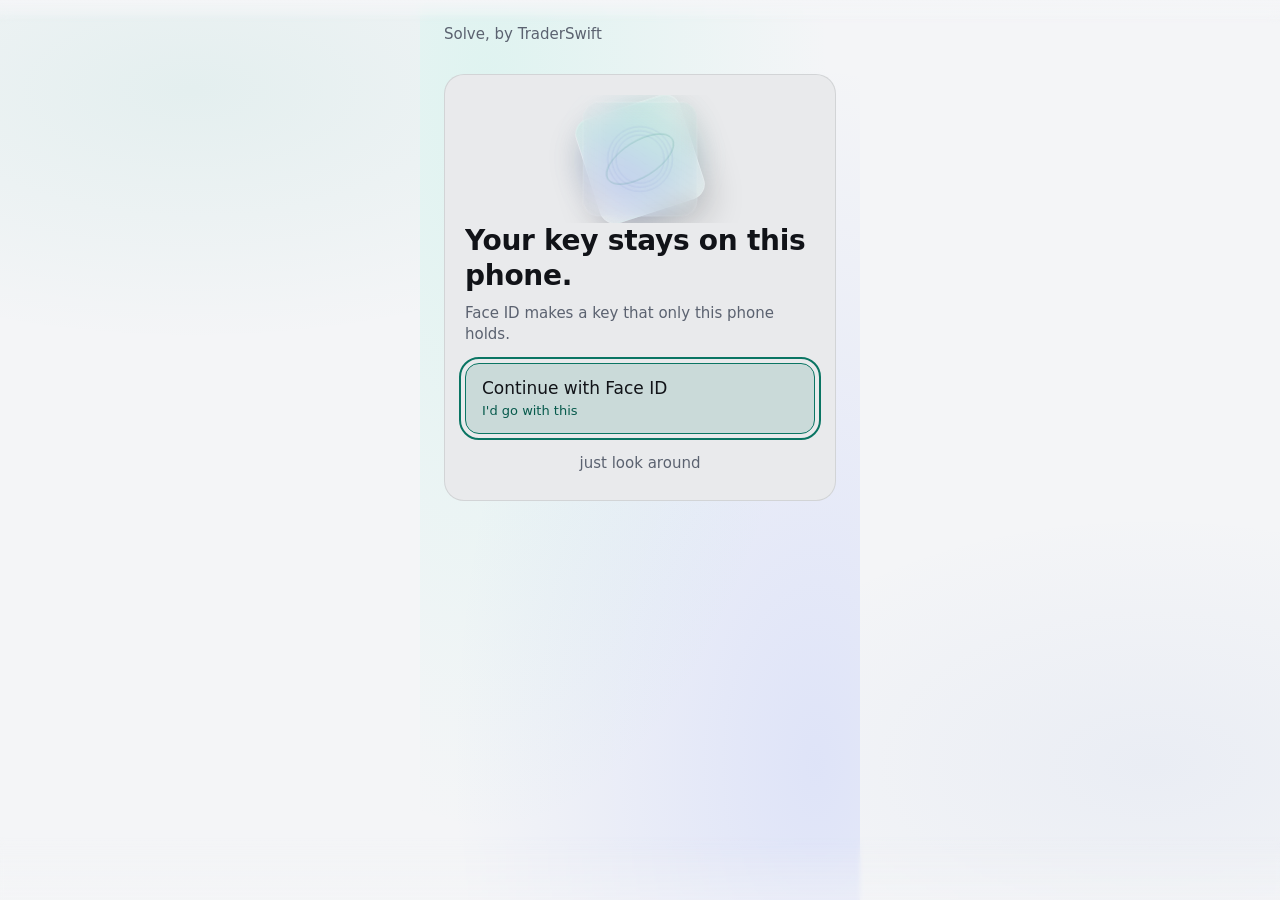
==== commit a6524763: "Release wallet-2026-11-21c" ====
--- a/index.html
+++ b/index.html
@@ -3,14 +3,14 @@
 <head>
   <meta charset="utf-8">
   <meta http-equiv="Content-Security-Policy" content="default-src 'self'; script-src 'self'; style-src 'self'; img-src 'self' data:; connect-src 'self' https://api.hyperliquid.xyz https://demo.traderswift.io https://ledger-api.traderswift.io https://vault-api.traderswift.io; frame-src 'self'; object-src 'none'; base-uri 'none'; form-action 'none'">
-  <script src="./frame-guard.4831d1f5ddee1642.js" integrity="sha256-SDHR9d3uFkIbovCyOY0tVZxZxyp4+VUDyLY3PaFtxhA=" crossorigin="anonymous" data-child="false" data-app-src="./app.dabbacdc25410044.js" data-app-integrity="sha256-2rus3CVBAEREpA5X01u0WrnlflUsYF3z1/a+TO5scX0="></script>
+  <script src="./frame-guard.4831d1f5ddee1642.js" integrity="sha256-SDHR9d3uFkIbovCyOY0tVZxZxyp4+VUDyLY3PaFtxhA=" crossorigin="anonymous" data-child="false" data-app-src="./app.23f83ed5ac07d68d.js" data-app-integrity="sha256-I/g+1awH1o1h2fPOD6pNQVmhh5oQeS/ip2NuMpK044I="></script>
   <meta name="viewport" content="width=device-width, initial-scale=1, viewport-fit=cover">
   <meta name="theme-color" content="#0b0c0f">
   <title>Solve, by TraderSwift</title>
   <link rel="manifest" href="./manifest.webmanifest">
   <link rel="icon" href="./icon.svg" type="image/svg+xml">
   <link rel="apple-touch-icon" href="./icon-192.png">
-  <link rel="stylesheet" href="./app.1055f3c94bb1e0b9.css" integrity="sha256-EFXzyUux4LkPBSwFwQXb4qVRarC+ulnP1a4Lkdh766E=" crossorigin="anonymous">
+  <link rel="stylesheet" href="./app.b8756bf597ef9782.css" integrity="sha256-uHVr9Zfvl4L2ps8dQSY+LYuIW7Cr/T+cZXg5psYeEqs=" crossorigin="anonymous">
 </head>
 <body>
   <a data-wallet-direct href="https://wallet.traderswift.io/" target="_top" rel="noopener">Open wallet.traderswift.io directly</a>
--- a/app.b8756bf597ef9782.css
+++ b/app.b8756bf597ef9782.css
@@ -0,0 +1,886 @@
+/* Core geometry and accessibility. Appearance belongs to skins. */
+:root {
+  --zero: 0;
+  --full: 100%;
+  --half: 50%;
+  --fraction: 1fr;
+  --viewport-height: 100svh;
+  --app-width: 440px;
+  --space-1: 4px;
+  --space-2: 8px;
+  --space-3: 12px;
+  --space-4: 16px;
+  --space-5: 20px;
+  --space-6: 24px;
+  --space-9: 36px;
+  --line-width: 1px;
+  --focus-width: 2px;
+  --focus-offset: 4px;
+  --emphasis-width: 2px;
+  --button-height: 54px;
+  --touch-size: 44px;
+  --payment-touch-size: 48px;
+  --payment-text-size: 20px;
+  --phrase-columns: 3;
+  --word-padding: 3px 6px;
+  --number-width: 14px;
+  --mic-width: 100%;
+  --mic-height: 64px;
+  --mic-icon: 48px;
+  --mic-stroke: 3px;
+  --mic-capsule-width: 12px;
+  --mic-capsule-height: 26px;
+  --mic-capsule-left: 18px;
+  --mic-capsule-top: 2px;
+  --mic-cradle-width: 28px;
+  --mic-cradle-height: 24px;
+  --mic-cradle-left: 10px;
+  --mic-cradle-top: 14px;
+  --mic-stem-height: 8px;
+  --mic-stem-left: 22px;
+  --mic-stem-top: 38px;
+  --mic-stand-width: 18px;
+  --mic-stand-left: 15px;
+  --mic-stand-top: 44px;
+  --toast-layer: 60;
+  --toast-width: 400px;
+  --toast-available-width: calc(100% - 32px);
+  --identity-size: 208px;
+  --identity-stage-height: 228px;
+  --panel-edge: 3px;
+  --identity-gap: 4px;
+  --identity-cell: 12px;
+  --look-columns: 3;
+  --press-brightness: 0.9;
+  --zero-length: 0px;
+  --sat: env(safe-area-inset-top, 0px);
+  --sab: env(safe-area-inset-bottom, 0px);
+  --kb: 0px;
+  --top: 16px;
+  --solve-dock-clear: 84px;
+  --solve-edge-bottom: 64px;
+  --solve-edge-blur: 2px;
+  --float-x: 1;
+  --float-y: 1;
+  --float-size: 52px;
+  --float-bottom-trim: 10px;
+  --float-bottom-minimum: 8px;
+  --float-focus-offset: 3px;
+  --float-blur: blur(20px) saturate(160%);
+  --float-gap: 16px;
+  --float-layer: 44;
+  --float-circle-layer: 45;
+  --float-glyph: 22px;
+  --float-item-glyph: 20px;
+  --float-item-width: 96px;
+  --float-label-leading: 1.2;
+  --float-press-duration: 0.12s;
+  --float-press-scale: 0.94;
+  --float-pop-scale: 0.6;
+  --float-scrim-opacity: 0.92;
+  --float-item-focus-offset: 2px;
+  --float-mint: #0f9f85;
+  --float-glass: rgba(17, 19, 24, 0.05);
+  --float-hair: rgba(17, 19, 24, 0.1);
+  --float-ink: #111318;
+  --float-highlight: inset 0 1px 0 rgba(255, 255, 255, 0.14);
+  --float-shadow: 0 8px 24px -12px rgba(0, 0, 0, 0.5);
+}
+@media (prefers-color-scheme: dark) {
+  :root { --float-mint: #5ee7c6; --float-glass: rgba(255, 255, 255, 0.06); --float-hair: rgba(255, 255, 255, 0.12); --float-ink: #f2f4f7; }
+}
+:root {
+  --bg: #0b0c0f;
+  --fg: #f2f4f7;
+  --glass: #1a1b1d;
+  --hair: rgba(255,255,255,.12);
+  --accent-soft: #243835;
+  --glow1: rgba(94,231,198,.07);
+  --glow2: rgba(90,120,255,.07);
+  --solve-option: #28292b;
+  --solve-note: #5ee7c6;
+  --solve-note-size: 13px;
+  --solve-art-stage: 128px;
+  --solve-art-size: 140px;
+}
+@media (prefers-color-scheme: light) {
+  :root {
+    --bg: #f4f5f7;
+    --fg: #111318;
+    --glass: #e9eaec;
+    --hair: rgba(17,19,24,.10);
+    --accent-soft: #cadad9;
+    --glow1: rgba(15,159,133,.07);
+    --glow2: rgba(70,110,200,.06);
+    --solve-option: #dedfe1;
+    --solve-note: #075a4c;
+  }
+}
+.choices, .block-row { --glass: var(--solve-option); }
+
+* {
+  box-sizing: border-box;
+}
+body {
+  margin: var(--zero);
+}
+button {
+  cursor: pointer;
+}
+button:disabled {
+  cursor: not-allowed;
+}
+h1, h2 {
+  margin: var(--zero);
+  overflow-wrap: anywhere;
+}
+p {
+  margin: var(--zero);
+}
+.app-shell {
+  width: var(--full);
+  max-width: var(--app-width);
+  min-height: var(--viewport-height);
+  margin-inline: auto;
+  padding: var(--space-6);
+  padding-bottom: max(var(--space-6), env(safe-area-inset-bottom));
+}
+.stack, .sentence-card, .actions {
+  display: grid;
+  gap: var(--space-4);
+}
+.actions {
+  gap: var(--space-3);
+  padding-top: var(--space-4);
+}
+.button {
+  display: flex;
+  align-items: center;
+  justify-content: center;
+  gap: var(--space-2);
+  width: var(--full);
+  min-height: var(--button-height);
+  padding: var(--space-3) var(--space-4);
+  white-space: nowrap;
+}
+.button.request-pick {
+  white-space: normal;
+  overflow-wrap: anywhere;
+}
+.risk {
+  text-decoration: underline;
+}
+.request-details {
+  margin: var(--zero);
+  padding: var(--space-4);
+  overflow-wrap: anywhere;
+}
+.request-details__row + .request-details__row {
+  margin-top: var(--space-3);
+  padding-top: var(--space-3);
+}
+dt {
+  margin-bottom: var(--space-1);
+}
+dd {
+  margin: var(--zero);
+  white-space: pre-wrap;
+}
+.notice {
+  padding: var(--space-3);
+}
+.phrase-grid {
+  list-style: none;
+  display: grid;
+  grid-template-columns: repeat(var(--phrase-columns), minmax(var(--zero), var(--fraction)));
+  gap: var(--space-1);
+  padding: var(--zero);
+  margin: var(--zero);
+}
+.phrase-grid__item {
+  display: flex;
+  align-items: center;
+  gap: var(--space-2);
+  padding: var(--word-padding);
+  min-width: var(--zero);
+}
+.phrase-grid__word {
+  overflow-wrap: anywhere;
+}
+.word-number {
+  flex-shrink: var(--zero);
+  width: var(--number-width);
+}
+.passphrase-field {
+  display: grid;
+  gap: var(--space-2);
+}
+.passphrase {
+  min-width: var(--zero);
+  width: var(--full);
+  min-height: var(--button-height);
+  padding: var(--space-4);
+}
+.passphrase-toggle {
+  width: auto;
+  justify-self: end;
+  min-height: var(--touch-size);
+}
+.field-error:empty {
+  display: none;
+}
+.mic-button {
+  flex-direction: row;
+  width: var(--mic-width);
+  min-height: var(--mic-height);
+}
+.mic-icon {
+  position: relative;
+  width: var(--mic-icon);
+  height: var(--mic-icon);
+}
+.mic-icon > span {
+  position: absolute;
+}
+.mic-icon__capsule {
+  left: var(--mic-capsule-left);
+  top: var(--mic-capsule-top);
+  width: var(--mic-capsule-width);
+  height: var(--mic-capsule-height);
+}
+.mic-icon__cradle {
+  left: var(--mic-cradle-left);
+  top: var(--mic-cradle-top);
+  width: var(--mic-cradle-width);
+  height: var(--mic-cradle-height);
+}
+.mic-icon__stem {
+  left: var(--mic-stem-left);
+  top: var(--mic-stem-top);
+  width: var(--mic-stroke);
+  height: var(--mic-stem-height);
+}
+.mic-icon__stand {
+  left: var(--mic-stand-left);
+  top: var(--mic-stand-top);
+  width: var(--mic-stand-width);
+  height: var(--mic-stroke);
+}
+.toast {
+  position: fixed;
+  z-index: var(--toast-layer);
+  inset-inline: var(--zero);
+  bottom: max(var(--space-4), env(safe-area-inset-bottom));
+  width: min(var(--toast-width), var(--toast-available-width));
+  margin-inline: auto;
+  display: grid;
+  gap: var(--space-3);
+  padding: var(--space-4);
+  overflow-wrap: anywhere;
+}
+.toast__dismiss {
+  width: auto;
+  min-height: var(--touch-size);
+  justify-self: end;
+}
+textarea {
+  resize: vertical;
+}
+[hidden] {
+  display: none !important;
+}
+.page-host {
+  align-content: start;
+}
+.page-host iframe {
+  width: var(--full);
+  min-height: var(--app-width);
+}
+output {
+  overflow-wrap: anywhere;
+}
+.sentence-card__sentence, .request-audience {
+  unicode-bidi: isolate;
+  direction: ltr;
+}
+
+/* Art is isolated and clipped; it never contains signing text or controls. */
+.app-shell {
+  position: relative;
+  isolation: isolate;
+  display: flex;
+  flex-direction: column;
+  gap: var(--space-4);
+}
+.background-light {
+  position: absolute;
+  inset: var(--zero);
+  z-index: -1;
+  contain: strict;
+  overflow: hidden;
+  pointer-events: none;
+}
+.screen-content {
+  display: flex;
+  flex-direction: column;
+  flex: 1;
+  gap: var(--space-4);
+}
+.screen-content > * { flex-shrink: 0; }
+.screen-dock, .screen-content > .button--primary,
+.screen-content > .button:last-child { margin-top: auto; }
+.screen-content form, .screen-content > .sentence-card {
+  display: flex;
+  flex-direction: column;
+  flex: 1;
+}
+.screen-content form > .button--primary, .sentence-card > .actions { margin-top: auto; }
+.screen-content > .button--primary + .button:last-child { margin-top: var(--zero); }
+.wallet-tools summary { cursor: pointer; padding-block: var(--space-3); }
+.wallet-tools .stack { gap: var(--space-2); padding-block: var(--space-3); }
+.ring-prompt { min-width: var(--zero); }
+.ring-prompt .ring-prompt__action {
+  display: flex;
+  align-items: center;
+  justify-content: center;
+  box-shadow: none;
+  cursor: pointer;
+  font-family: inherit;
+  width: auto;
+  min-width: var(--zero);
+  min-height: var(--touch-size);
+  padding: var(--zero);
+  border: var(--zero);
+  background: none;
+  color: var(--muted);
+  font-size: var(--text-small);
+  font-weight: inherit;
+}
+.ring-prompt > :first-child { flex: 1; justify-content: flex-start; font-weight: normal; }
+.ring-prompt .ring-prompt__dismiss { min-width: var(--touch-size); flex-shrink: 0; }
+.ring-draft, .ring-header { min-width: var(--zero); overflow-wrap: anywhere; }
+.ring-back { display: flex; align-items: center; min-height: var(--touch-size); }
+.identity-stage {
+  position: relative;
+  isolation: isolate;
+  contain: layout paint;
+  overflow: hidden;
+  width: var(--full);
+  height: var(--identity-stage-height);
+  flex-shrink: 0;
+}
+.identity-light, .identity-pane, .key-identity {
+  position: absolute;
+  inset: var(--zero);
+  width: var(--identity-size);
+  height: var(--identity-size);
+  margin: auto;
+}
+.identity-light, .identity-pane { z-index: -1; }
+.key-identity { display: block; }
+.panel-wrap {
+  position: relative;
+  isolation: isolate;
+  padding: var(--panel-edge);
+}
+.panel-art {
+  position: absolute;
+  inset: var(--zero);
+  z-index: -1;
+  contain: strict;
+  overflow: hidden;
+  pointer-events: none;
+}
+.panel-wrap > :last-child { position: relative; }
+
+.look-options {
+  display: grid;
+  grid-template-columns: repeat(var(--look-columns), minmax(var(--zero), var(--fraction)));
+  gap: var(--space-2);
+}
+
+.signing-truth {
+  overflow-wrap: anywhere;
+  unicode-bidi: isolate;
+  direction: ltr;
+}
+
+.storage-warning { display: flex; align-items: center; gap: var(--space-2); }
+.storage-warning .button { width: auto; min-height: var(--touch-size); padding-inline: var(--space-2); }
+
+.identity-light { animation: identity-arrive var(--motion-duration) var(--motion-easing); }
+@keyframes identity-arrive {
+  from { opacity: 0; }
+  to { opacity: 1; }
+}
+
+@media (prefers-reduced-motion: reduce) {
+  *, *::before, *::after {
+    animation: none !important;
+    transition: none !important;
+    transform: none !important;
+    scroll-behavior: auto !important;
+  }
+}
+
+/* Route focus announces the heading; keyboard focus uses the skin ring. */
+h1[tabindex]:focus { outline: none; }
+[data-signing-truth="address"], .app-shell .wallet-address,
+.app-shell .passphrase.wallet-address {
+  font-family: var(--font-address, ui-monospace, "SFMono-Regular", Menlo, Consolas, monospace);
+}
+
+.hl-heading { display: flex; align-items: baseline; flex-wrap: wrap; gap: var(--space-2); }
+.hl-heading h3 { margin: var(--zero); overflow-wrap: anywhere; }
+.hl-heading .muted { margin-left: auto; }
+.hl-side { color: var(--accent); }
+.hl-grid {
+  display: grid;
+  grid-template-columns: repeat(3, minmax(var(--zero), var(--fraction)));
+  gap: var(--space-3) var(--space-2);
+  margin: var(--zero);
+}
+.hl-cell { min-width: var(--zero); }
+.hl-cell dt { font-size: var(--text-tiny); }
+.hl-cell dd { font-variant-numeric: tabular-nums; overflow-wrap: anywhere; }
+.hl-view, .hl-results, .hl-card { min-width: var(--zero); }
+
+.payment-review, .funding-page {
+  min-width: var(--zero);
+  overflow-wrap: anywhere;
+  unicode-bidi: isolate;
+  direction: ltr;
+}
+.payment-review .wallet-address, .funding-page .wallet-address {
+  white-space: normal;
+  overflow: visible;
+  text-overflow: clip;
+}
+
+.approval-screen, .approval-review { min-width: var(--zero); overflow-wrap: anywhere; }
+.approval-typed-data {
+  white-space: pre-wrap;
+  overflow-wrap: anywhere;
+  overflow: visible;
+  text-overflow: clip;
+  min-width: var(--zero);
+  direction: ltr;
+  unicode-bidi: isolate;
+}
+
+.funding-header {
+  display: flex;
+  align-items: center;
+  gap: var(--space-2);
+}
+.funding-header h1 {
+  flex: 1;
+  margin: 0;
+  font-size: var(--payment-text-size);
+}
+.funding-header .button {
+  width: var(--payment-touch-size);
+  flex-shrink: var(--zero);
+  min-width: var(--payment-touch-size);
+  min-height: var(--payment-touch-size);
+  padding: 0;
+}
+.funding-badge {
+  padding: var(--space-1) var(--space-2);
+  border: var(--line-width) solid var(--border);
+  border-radius: var(--radius-pill);
+  font-size: var(--text-small);
+  color: var(--muted);
+}
+.funding-page .button, .payment-review .button {
+  min-height: var(--payment-touch-size);
+}
+.funding-page .wallet-address {
+  font-size: var(--payment-text-size);
+  overflow-wrap: anywhere;
+  white-space: normal;
+}
+.chain-section, .chain-grant { min-width: var(--zero); overflow-wrap: anywhere; }
+
+/* One button system in every skin: filled accent primary, tinted hairline secondary, danger kept apart.
+   The skin .button bindings are identical in every skin, so these core rules outrank them by specificity. */
+.app-shell button.button.button--secondary, .app-shell div.button.ring-prompt { background: var(--tint); border-color: var(--border); }
+.app-shell button.button.button--secondary:enabled:hover { background: var(--tint); border-color: var(--border-strong); }
+.app-shell button.button.button--refuse { background: var(--danger-bg); border-color: var(--danger-border); }
+.app-shell button.button--primary { box-shadow: var(--shadow-mic); }
+.app-shell button.button:enabled:active { filter: brightness(var(--press-brightness)); box-shadow: none; }
+.app-shell button.button.button:disabled { background: var(--tint); border-color: var(--border); color: var(--muted); box-shadow: none; }
+.wallet-tools .stack > .button, .screen-content > .button:has(+ .wallet-tools) { justify-content: flex-start; text-align: start; }
+.text-link { min-height: var(--touch-size); padding: var(--zero) var(--space-2); border: var(--zero); background: none; color: var(--muted); font: inherit; cursor: pointer; }
+.small { text-align: center; }
+.choices { display: grid; gap: var(--space-3); }
+
+/* Solve's round glass menu button (#menuBtn); a tap fans a wheel of round items out around it. */
+.float-menu__circle {
+  position: fixed;
+  z-index: var(--float-circle-layer);
+  left: calc(env(safe-area-inset-left, var(--zero-length)) + var(--float-gap) + var(--float-x) * (var(--full) - env(safe-area-inset-left, var(--zero-length)) - env(safe-area-inset-right, var(--zero-length)) - var(--float-gap) - var(--float-gap) - var(--float-size)));
+  top: calc(env(safe-area-inset-top, var(--zero-length)) + var(--float-gap) + var(--float-y) * (var(--full) - env(safe-area-inset-top, var(--zero-length)) - var(--float-gap) - max(env(safe-area-inset-bottom, var(--zero-length)) - var(--float-bottom-trim), var(--float-bottom-minimum)) - var(--float-size)));
+  display: grid;
+  place-items: center;
+  width: var(--float-size);
+  height: var(--float-size);
+  padding: var(--zero);
+  border: var(--line-width) solid var(--float-hair);
+  border-radius: var(--half);
+  background: var(--float-glass);
+  color: var(--float-ink);
+  box-shadow: var(--float-highlight), var(--float-shadow);
+  -webkit-backdrop-filter: var(--float-blur);
+  backdrop-filter: var(--float-blur);
+  touch-action: none;
+  user-select: none;
+  -webkit-user-select: none;
+  -webkit-touch-callout: none;
+  -webkit-tap-highlight-color: var(--transparent);
+  transition: left var(--motion-duration) var(--motion-easing), top var(--motion-duration) var(--motion-easing), transform var(--float-press-duration) ease-out;
+}
+.float-menu .float-menu__circle:focus-visible { outline: var(--focus-width) solid var(--float-mint); outline-offset: var(--float-focus-offset); }
+.float-menu[data-dragging] .float-menu__circle { transition: none; cursor: grabbing; }
+.float-menu__circle:active { transform: scale(var(--float-press-scale)); }
+.float-menu__circle .float-menu__glyph { width: var(--float-glyph); height: var(--float-glyph); pointer-events: none; }
+.float-menu__sheet {
+  position: fixed;
+  inset: var(--zero);
+  z-index: var(--float-layer);
+  isolation: isolate;
+  animation: float-fade var(--motion-duration) var(--motion-easing);
+}
+.float-menu__sheet::before {
+  content: "";
+  position: absolute;
+  inset: var(--zero);
+  z-index: -1;
+  background: var(--canvas);
+  opacity: var(--float-scrim-opacity);
+}
+.float-menu .float-menu__sheet .float-menu__item {
+  position: absolute;
+  display: flex;
+  flex-direction: column;
+  align-items: center;
+  gap: var(--space-1);
+  width: var(--float-item-width);
+  padding: var(--zero);
+  border: var(--zero);
+  border-radius: var(--radius-control);
+  background: var(--transparent);
+  color: var(--ink);
+  font: inherit;
+  font-size: var(--text-small);
+  line-height: var(--float-label-leading);
+  text-align: center;
+  -webkit-tap-highlight-color: var(--transparent);
+  animation: float-pop var(--motion-duration) var(--motion-easing);
+}
+.float-menu__badge {
+  display: grid;
+  place-items: center;
+  width: var(--float-size);
+  height: var(--float-size);
+  border: var(--line-width) solid var(--border);
+  border-radius: var(--half);
+  background: var(--surface);
+  color: var(--accent);
+  box-shadow: var(--shadow-toast);
+}
+.float-menu__badge .float-menu__glyph { width: var(--float-item-glyph); height: var(--float-item-glyph); }
+.float-menu__label { max-width: var(--full); white-space: nowrap; overflow: hidden; text-overflow: ellipsis; font-weight: var(--weight-bold); }
+.float-menu .float-menu__item:hover .float-menu__badge, .float-menu .float-menu__item:focus-visible .float-menu__badge { border-color: var(--accent); background: var(--tint); }
+.float-menu .float-menu__sheet .float-menu__item:focus-visible { outline: none; }
+.float-menu .float-menu__item:focus-visible .float-menu__badge { outline: var(--focus-width) solid var(--accent); outline-offset: var(--float-item-focus-offset); }
+.float-menu .float-menu__item:active .float-menu__badge { filter: brightness(var(--press-brightness)); }
+@keyframes float-fade {
+  from { opacity: 0; }
+}
+@keyframes float-pop {
+  from { opacity: 0; transform: scale(var(--float-pop-scale)); }
+}
+:has(> .float-menu:not([hidden])) > .app-shell:not(.page-host) {
+  padding-bottom: calc(max(env(safe-area-inset-bottom, var(--zero-length)) - var(--float-bottom-trim), var(--float-bottom-minimum)) + var(--float-size) + var(--float-gap));
+}
+.float-menu__safe-area {
+  position: fixed;
+  top: env(safe-area-inset-top, var(--zero-length));
+  right: env(safe-area-inset-right, var(--zero-length));
+  bottom: env(safe-area-inset-bottom, var(--zero-length));
+  left: env(safe-area-inset-left, var(--zero-length));
+  visibility: hidden;
+  pointer-events: none;
+}
+:has(> [data-screen][hidden]) > .float-menu,
+:has(> [data-screen][aria-busy="true"]) > .float-menu,
+:has(> [data-confirmations] > *) > .float-menu { display: none !important; }
+
+:root:not([data-skin]), :root[data-skin="glass"] { 
+  color-scheme: dark;
+  --font-body: -apple-system, BlinkMacSystemFont, "Segoe UI", sans-serif;
+  --font-address: ui-monospace, "SFMono-Regular", Menlo, Consolas, monospace;
+  --font-heading: var(--font-body);
+  --font-mono: ui-monospace, "SFMono-Regular", Consolas, monospace;
+  --text-body: 16px;
+  --text-small: 12px;
+  --text-word: 13px;
+  --text-tiny: 10px;
+  --text-heading: 28px;
+  --text-hero: 28px;
+  --leading-body: 1.5;
+  --leading-heading: 1.12;
+  --weight-bold: 600;
+  --weight-heading: 600;
+  --tracking-heading: -.02em;
+  --tracking-label: .04em;
+  --radius-card: 20px;
+  --radius-control: 16px;
+  --radius-notice: 12px;
+  --radius-word: 4px;
+  --radius-mic: 20px;
+  --radius-pill: 999px;
+  --transparent: transparent;
+  --current-color: currentColor;
+  --opacity-disabled: 1;
+  --motion-duration: 140ms;
+  --motion-easing: ease-out;
+  --motion-press: translateY(1px);
+  --canvas: #0b0c0f;
+  --surface: #0b0c0f;
+  --ink: #f2f4f7;
+  --muted: #8b93a1;
+  --accent: #5ee7c6;
+  --on-accent: #0b0c0f;
+  --tint: #181a20;
+  --border: #2b2e34;
+  --border-strong: #8b93a1;
+  --warning-bg: #132923;
+  --warning-ink: #a8e9d8;
+  --danger: #ff6b63;
+  --danger-bg: #2e191d;
+  --danger-border: #a84b49;
+  --panel-background: linear-gradient(135deg, var(--surface), var(--tint));
+  --shadow-card: inset 0 1px 0 #ffffff12;
+  --shadow-mic: 0 8px 24px -12px var(--accent);
+  --shadow-toast: 0 8px 24px #00000050;
+  --glass-blur: 16px;
+  --identity-shell-radius: 24px;
+  --identity-radius: 4px;
+  --identity-background: radial-gradient(ellipse at center, var(--tint), var(--surface));
+}
+@media (prefers-color-scheme: light) {
+  :root:not([data-skin]), :root[data-skin="glass"] {
+    color-scheme: light;
+    --canvas: #f4f5f7;
+    --surface: #f4f5f7;
+    --ink: #111318;
+    --muted: #5b6270;
+    --accent: #0a7563;
+    --on-accent: #ffffff;
+    --tint: #e9ebef;
+    --border: #d9dce1;
+    --border-strong: #5b6270;
+    --warning-bg: #e0f0eb;
+    --warning-ink: #176856;
+    --danger: #a12b28;
+    --danger-bg: #fae9e7;
+    --danger-border: #bf6a65;
+  }
+}
+@media (prefers-reduced-motion: reduce) {
+  :root:not([data-skin]), :root[data-skin="glass"] { --motion-duration: 0ms; --motion-press: none; }
+}
+
+:root[data-skin="glass"] body { background: var(--canvas); color: var(--ink); font: var(--text-body)/var(--leading-body) var(--font-body); }:root[data-skin="glass"] button, :root[data-skin="glass"] input { font: inherit; }:root[data-skin="glass"] button, :root[data-skin="glass"] input, :root[data-skin="glass"] a { -webkit-tap-highlight-color: var(--transparent); }:root[data-skin="glass"] button:disabled { opacity: var(--opacity-disabled); }:root[data-skin="glass"] button:focus-visible, :root[data-skin="glass"] input:focus-visible, :root[data-skin="glass"] a:focus-visible, :root[data-skin="glass"] [tabindex]:focus-visible:not(h1), :root[data-skin="glass"] h1[data-keyboard-focus="true"]:focus-visible { outline: var(--focus-width) solid var(--accent); outline-offset: var(--focus-offset); }:root[data-skin="glass"] a { color: var(--accent); text-underline-offset: var(--space-1); }:root[data-skin="glass"] h1, :root[data-skin="glass"] h2 { font: var(--weight-heading) var(--text-heading)/var(--leading-heading) var(--font-heading); letter-spacing: var(--tracking-heading); }:root[data-skin="glass"] .app-shell { background: var(--surface); }:root[data-skin="glass"] .wallet-tools summary { color: var(--muted); }:root[data-skin="glass"] .hero { font-size: var(--text-hero); }:root[data-skin="glass"] .muted, :root[data-skin="glass"] .field-hint { color: var(--muted); }:root[data-skin="glass"] .button { border: var(--line-width) solid var(--border-strong); border-radius: var(--radius-control); background: var(--surface); color: var(--ink); font-weight: var(--weight-bold); transition: background-color var(--motion-duration) var(--motion-easing), transform var(--motion-duration) var(--motion-easing); }:root[data-skin="glass"] .button--primary { background: var(--accent); color: var(--on-accent); border-color: var(--accent); }:root[data-skin="glass"] .button--refuse { color: var(--danger); border-color: var(--danger-border); }:root[data-skin="glass"] .button--secondary:enabled:hover { background: var(--tint); }:root[data-skin="glass"] .button--refuse:enabled:hover { background: var(--danger-bg); }:root[data-skin="glass"] .button:enabled:active { transform: var(--motion-press); }:root[data-skin="glass"] .risk { color: var(--accent); font-weight: inherit; text-decoration-thickness: var(--emphasis-width); text-underline-offset: var(--focus-offset); }:root[data-skin="glass"] .request-details { background-color: var(--tint); background-image: var(--panel-background, linear-gradient(135deg, var(--surface), var(--tint))); border: var(--line-width) solid var(--border); border-radius: var(--radius-card); box-shadow: var(--shadow-card); }:root[data-skin="glass"] .request-details__row + .request-details__row { border-top: var(--line-width) solid var(--border); }:root[data-skin="glass"] dt { color: var(--muted); font-size: var(--text-small); font-weight: var(--weight-bold); letter-spacing: var(--tracking-label); text-transform: uppercase; }:root[data-skin="glass"] .notice { border-radius: var(--radius-notice); background: var(--warning-bg); color: var(--warning-ink); }:root[data-skin="glass"] .phrase-grid__item { border: var(--line-width) solid var(--border); border-radius: var(--radius-word); background: var(--tint); font-size: var(--text-word); }:root[data-skin="glass"] .word-number { font-size: var(--text-tiny); color: var(--muted); font-variant-numeric: tabular-nums; }:root[data-skin="glass"] .field-label { font-weight: var(--weight-bold); }:root[data-skin="glass"] .passphrase { border: var(--line-width) solid var(--border-strong); border-radius: var(--radius-control); background: var(--tint); color: var(--ink); }:root[data-skin="glass"] .passphrase[aria-invalid="true"] { border-color: var(--danger); }:root[data-skin="glass"] .passphrase-toggle[aria-pressed="true"] { background: var(--tint); border-color: var(--accent); }:root[data-skin="glass"] .field-hint, :root[data-skin="glass"] .field-error { font-size: var(--text-small); }:root[data-skin="glass"] .field-error { color: var(--danger); }:root[data-skin="glass"] .mic-button { border-radius: var(--radius-mic); box-shadow: var(--shadow-mic); }:root[data-skin="glass"] .mic-icon__capsule { border: var(--mic-stroke) solid var(--current-color); border-radius: var(--radius-pill); }:root[data-skin="glass"] .mic-icon__cradle { border: var(--mic-stroke) solid var(--current-color); border-top: none; border-radius: var(--zero) var(--zero) var(--radius-pill) var(--radius-pill); }:root[data-skin="glass"] .mic-icon__stem { background: var(--current-color); }:root[data-skin="glass"] .mic-icon__stand { background: var(--current-color); }:root[data-skin="glass"] .toast { background: var(--surface); color: var(--ink); border: var(--line-width) solid var(--border-strong); border-radius: var(--radius-card); box-shadow: var(--shadow-toast); }:root[data-skin="glass"] .toast--error { background: var(--danger-bg); color: var(--danger); border-color: var(--danger-border); }:root[data-skin="glass"] textarea { font: inherit; }:root[data-skin="glass"] textarea:focus-visible { outline: var(--focus-width) solid var(--accent); outline-offset: var(--focus-offset); }:root[data-skin="glass"] .page-host iframe { border: var(--zero); }:root[data-skin="glass"] .look-options [aria-pressed="true"] { border-color: var(--accent); background: var(--tint); }:root[data-skin="glass"] .request-details { backdrop-filter: blur(var(--glass-blur)); }:root[data-skin="glass"] .background-light { background: radial-gradient(ellipse at 15% 10%, #5ee7c624, transparent 65%), radial-gradient(ellipse at 90% 85%, #5a78ff24, transparent 65%); }:root[data-skin="glass"] .panel-art { background: linear-gradient(135deg, #a8e9d840, #5a78ff18 55%, #5ee7c624); border: 1px solid #a8e9d840; border-radius: 22px; box-shadow: inset 0 1px 0 #ffffff30, 0 12px 28px #00000024; backdrop-filter: blur(24px); }:root[data-skin="glass"] .identity-stage { height: 208px; }:root[data-skin="glass"] .identity-light { background: conic-gradient(from 29deg, #5ee7c640, #5a78ff40, #5ee7c640); border-radius: 50%; filter: blur(18px); transform: scale(0.8); }:root[data-skin="glass"] .identity-pane { background: linear-gradient(-18deg, #a8e9d818, transparent 60%, #5ee7c624); border: 1px solid #ffffff30; border-radius: 20px; box-shadow: 0 24px 48px #00000033, inset 0 1px 0 #ffffff30; transform: rotate(-18deg) scale(0.78); }:root[data-skin="glass"] .key-identity { background: linear-gradient(31deg, #ffffff0f, transparent 65%, #a8e9d818); border: 1px solid #ffffff30; border-radius: 20px; backdrop-filter: blur(12px); padding: 18px; transform: scale(0.82); }:root[data-skin="glass"] .orbit-lines { fill: none; stroke: #869ad4; stroke-width: 1; opacity: 0.8; }:root[data-skin="glass"] .orbit-lines ellipse { stroke: var(--accent); }:root[data-skin="glass"] .identity-dot { fill: var(--accent); stroke: var(--surface); stroke-width: 1; }:root[data-skin="glass"] .identity-dot:nth-child(3n) { fill: #b9f3e4; }
+
+:root:not([data-skin]) body { background: var(--canvas); color: var(--ink); font: var(--text-body)/var(--leading-body) var(--font-body); }:root:not([data-skin]) button, :root:not([data-skin]) input { font: inherit; }:root:not([data-skin]) button, :root:not([data-skin]) input, :root:not([data-skin]) a { -webkit-tap-highlight-color: var(--transparent); }:root:not([data-skin]) button:disabled { opacity: var(--opacity-disabled); }:root:not([data-skin]) button:focus-visible, :root:not([data-skin]) input:focus-visible, :root:not([data-skin]) a:focus-visible, :root:not([data-skin]) [tabindex]:focus-visible:not(h1), :root:not([data-skin]) h1[data-keyboard-focus="true"]:focus-visible { outline: var(--focus-width) solid var(--accent); outline-offset: var(--focus-offset); }:root:not([data-skin]) a { color: var(--accent); text-underline-offset: var(--space-1); }:root:not([data-skin]) h1, :root:not([data-skin]) h2 { font: var(--weight-heading) var(--text-heading)/var(--leading-heading) var(--font-heading); letter-spacing: var(--tracking-heading); }:root:not([data-skin]) .app-shell { background: var(--surface); }:root:not([data-skin]) .wallet-tools summary { color: var(--muted); }:root:not([data-skin]) .hero { font-size: var(--text-hero); }:root:not([data-skin]) .muted, :root:not([data-skin]) .field-hint { color: var(--muted); }:root:not([data-skin]) .button { border: var(--line-width) solid var(--border-strong); border-radius: var(--radius-control); background: var(--surface); color: var(--ink); font-weight: var(--weight-bold); transition: background-color var(--motion-duration) var(--motion-easing), transform var(--motion-duration) var(--motion-easing); }:root:not([data-skin]) .button--primary { background: var(--accent); color: var(--on-accent); border-color: var(--accent); }:root:not([data-skin]) .button--refuse { color: var(--danger); border-color: var(--danger-border); }:root:not([data-skin]) .button--secondary:enabled:hover { background: var(--tint); }:root:not([data-skin]) .button--refuse:enabled:hover { background: var(--danger-bg); }:root:not([data-skin]) .button:enabled:active { transform: var(--motion-press); }:root:not([data-skin]) .risk { color: var(--accent); font-weight: inherit; text-decoration-thickness: var(--emphasis-width); text-underline-offset: var(--focus-offset); }:root:not([data-skin]) .request-details { background-color: var(--tint); background-image: var(--panel-background, linear-gradient(135deg, var(--surface), var(--tint))); border: var(--line-width) solid var(--border); border-radius: var(--radius-card); box-shadow: var(--shadow-card); }:root:not([data-skin]) .request-details__row + .request-details__row { border-top: var(--line-width) solid var(--border); }:root:not([data-skin]) dt { color: var(--muted); font-size: var(--text-small); font-weight: var(--weight-bold); letter-spacing: var(--tracking-label); text-transform: uppercase; }:root:not([data-skin]) .notice { border-radius: var(--radius-notice); background: var(--warning-bg); color: var(--warning-ink); }:root:not([data-skin]) .phrase-grid__item { border: var(--line-width) solid var(--border); border-radius: var(--radius-word); background: var(--tint); font-size: var(--text-word); }:root:not([data-skin]) .word-number { font-size: var(--text-tiny); color: var(--muted); font-variant-numeric: tabular-nums; }:root:not([data-skin]) .field-label { font-weight: var(--weight-bold); }:root:not([data-skin]) .passphrase { border: var(--line-width) solid var(--border-strong); border-radius: var(--radius-control); background: var(--tint); color: var(--ink); }:root:not([data-skin]) .passphrase[aria-invalid="true"] { border-color: var(--danger); }:root:not([data-skin]) .passphrase-toggle[aria-pressed="true"] { background: var(--tint); border-color: var(--accent); }:root:not([data-skin]) .field-hint, :root:not([data-skin]) .field-error { font-size: var(--text-small); }:root:not([data-skin]) .field-error { color: var(--danger); }:root:not([data-skin]) .mic-button { border-radius: var(--radius-mic); box-shadow: var(--shadow-mic); }:root:not([data-skin]) .mic-icon__capsule { border: var(--mic-stroke) solid var(--current-color); border-radius: var(--radius-pill); }:root:not([data-skin]) .mic-icon__cradle { border: var(--mic-stroke) solid var(--current-color); border-top: none; border-radius: var(--zero) var(--zero) var(--radius-pill) var(--radius-pill); }:root:not([data-skin]) .mic-icon__stem { background: var(--current-color); }:root:not([data-skin]) .mic-icon__stand { background: var(--current-color); }:root:not([data-skin]) .toast { background: var(--surface); color: var(--ink); border: var(--line-width) solid var(--border-strong); border-radius: var(--radius-card); box-shadow: var(--shadow-toast); }:root:not([data-skin]) .toast--error { background: var(--danger-bg); color: var(--danger); border-color: var(--danger-border); }:root:not([data-skin]) textarea { font: inherit; }:root:not([data-skin]) textarea:focus-visible { outline: var(--focus-width) solid var(--accent); outline-offset: var(--focus-offset); }:root:not([data-skin]) .page-host iframe { border: var(--zero); }:root:not([data-skin]) .look-options [aria-pressed="true"] { border-color: var(--accent); background: var(--tint); }:root:not([data-skin]) .request-details { backdrop-filter: blur(var(--glass-blur)); }:root:not([data-skin]) .background-light { background: radial-gradient(ellipse at 15% 10%, #5ee7c624, transparent 65%), radial-gradient(ellipse at 90% 85%, #5a78ff24, transparent 65%); }:root:not([data-skin]) .panel-art { background: linear-gradient(135deg, #a8e9d840, #5a78ff18 55%, #5ee7c624); border: 1px solid #a8e9d840; border-radius: 22px; box-shadow: inset 0 1px 0 #ffffff30, 0 12px 28px #00000024; backdrop-filter: blur(24px); }:root:not([data-skin]) .identity-stage { height: 208px; }:root:not([data-skin]) .identity-light { background: conic-gradient(from 29deg, #5ee7c640, #5a78ff40, #5ee7c640); border-radius: 50%; filter: blur(18px); transform: scale(0.8); }:root:not([data-skin]) .identity-pane { background: linear-gradient(-18deg, #a8e9d818, transparent 60%, #5ee7c624); border: 1px solid #ffffff30; border-radius: 20px; box-shadow: 0 24px 48px #00000033, inset 0 1px 0 #ffffff30; transform: rotate(-18deg) scale(0.78); }:root:not([data-skin]) .key-identity { background: linear-gradient(31deg, #ffffff0f, transparent 65%, #a8e9d818); border: 1px solid #ffffff30; border-radius: 20px; backdrop-filter: blur(12px); padding: 18px; transform: scale(0.82); }:root:not([data-skin]) .orbit-lines { fill: none; stroke: #869ad4; stroke-width: 1; opacity: 0.8; }:root:not([data-skin]) .orbit-lines ellipse { stroke: var(--accent); }:root:not([data-skin]) .identity-dot { fill: var(--accent); stroke: var(--surface); stroke-width: 1; }:root:not([data-skin]) .identity-dot:nth-child(3n) { fill: #b9f3e4; }
+
+:root[data-skin="orbit"] { 
+  color-scheme: dark;
+  --font-body: -apple-system, BlinkMacSystemFont, "Segoe UI", sans-serif;
+  --font-address: ui-monospace, "SFMono-Regular", Menlo, Consolas, monospace;
+  --font-heading: var(--font-body);
+  --font-mono: ui-monospace, "SFMono-Regular", Consolas, monospace;
+  --text-body: 16px;
+  --text-small: 12px;
+  --text-word: 13px;
+  --text-tiny: 10px;
+  --text-heading: 28px;
+  --text-hero: 28px;
+  --leading-body: 1.5;
+  --leading-heading: 1.12;
+  --weight-bold: 600;
+  --weight-heading: 600;
+  --tracking-heading: -.02em;
+  --tracking-label: .04em;
+  --radius-card: 20px;
+  --radius-control: 28px;
+  --radius-notice: 12px;
+  --radius-word: 4px;
+  --radius-mic: 999px;
+  --radius-pill: 999px;
+  --transparent: transparent;
+  --current-color: currentColor;
+  --opacity-disabled: 1;
+  --motion-duration: 140ms;
+  --motion-easing: ease-out;
+  --motion-press: translateY(1px);
+  --canvas: #080c10;
+  --surface: #101a20;
+  --ink: #f0f7f5;
+  --muted: #a5b8bc;
+  --accent: #a7ecda;
+  --on-accent: #102b26;
+  --tint: #192a31;
+  --border: #31464d;
+  --border-strong: #6b8b94;
+  --warning-bg: #27332e;
+  --warning-ink: #d8e7c8;
+  --danger: #ffa99e;
+  --danger-bg: #36272b;
+  --danger-border: #9c605c;
+  --panel-background: none;
+  --shadow-card: inset 0 1px 0 #a7ecda26;
+  --shadow-mic: 0 0 32px #5ee7c624;
+  --shadow-toast: 0 8px 24px #00000050;
+  --glass-blur: 0px;
+  --identity-shell-radius: 999px;
+  --identity-radius: 50%;
+  --identity-background: repeating-radial-gradient(circle at center, var(--surface) 0px, var(--surface) 16px, var(--border) 17px, var(--surface) 18px);
+}
+@media (prefers-color-scheme: light) {
+  :root[data-skin="orbit"] {
+    color-scheme: light;
+    --canvas: #dbe5e3;
+    --surface: #f4f8f6;
+    --ink: #182f31;
+    --muted: #526a6d;
+    --accent: #205e53;
+    --on-accent: #ffffff;
+    --tint: #e2eeea;
+    --border: #bccfca;
+    --border-strong: #708b86;
+    --warning-bg: #e4ead6;
+    --warning-ink: #42592e;
+    --danger: #912e2d;
+    --danger-bg: #f7e6e2;
+    --danger-border: #bb7d78;
+  }
+}
+@media (prefers-reduced-motion: reduce) {
+  :root[data-skin="orbit"] { --motion-duration: 0ms; --motion-press: none; }
+}
+
+:root[data-skin="orbit"] body { background: var(--canvas); color: var(--ink); font: var(--text-body)/var(--leading-body) var(--font-body); }:root[data-skin="orbit"] button, :root[data-skin="orbit"] input { font: inherit; }:root[data-skin="orbit"] button, :root[data-skin="orbit"] input, :root[data-skin="orbit"] a { -webkit-tap-highlight-color: var(--transparent); }:root[data-skin="orbit"] button:disabled { opacity: var(--opacity-disabled); }:root[data-skin="orbit"] button:focus-visible, :root[data-skin="orbit"] input:focus-visible, :root[data-skin="orbit"] a:focus-visible, :root[data-skin="orbit"] [tabindex]:focus-visible:not(h1), :root[data-skin="orbit"] h1[data-keyboard-focus="true"]:focus-visible { outline: var(--focus-width) solid var(--accent); outline-offset: var(--focus-offset); }:root[data-skin="orbit"] a { color: var(--accent); text-underline-offset: var(--space-1); }:root[data-skin="orbit"] h1, :root[data-skin="orbit"] h2 { font: var(--weight-heading) var(--text-heading)/var(--leading-heading) var(--font-heading); letter-spacing: var(--tracking-heading); }:root[data-skin="orbit"] .app-shell { background: var(--surface); }:root[data-skin="orbit"] .wallet-tools summary { color: var(--muted); }:root[data-skin="orbit"] .hero { font-size: var(--text-hero); }:root[data-skin="orbit"] .muted, :root[data-skin="orbit"] .field-hint { color: var(--muted); }:root[data-skin="orbit"] .button { border: var(--line-width) solid var(--border-strong); border-radius: var(--radius-control); background: var(--surface); color: var(--ink); font-weight: var(--weight-bold); transition: background-color var(--motion-duration) var(--motion-easing), transform var(--motion-duration) var(--motion-easing); }:root[data-skin="orbit"] .button--primary { background: var(--accent); color: var(--on-accent); border-color: var(--accent); }:root[data-skin="orbit"] .button--refuse { color: var(--danger); border-color: var(--danger-border); }:root[data-skin="orbit"] .button--secondary:enabled:hover { background: var(--tint); }:root[data-skin="orbit"] .button--refuse:enabled:hover { background: var(--danger-bg); }:root[data-skin="orbit"] .button:enabled:active { transform: var(--motion-press); }:root[data-skin="orbit"] .risk { color: var(--accent); font-weight: inherit; text-decoration-thickness: var(--emphasis-width); text-underline-offset: var(--focus-offset); }:root[data-skin="orbit"] .request-details { background-color: var(--tint); background-image: var(--panel-background, linear-gradient(135deg, var(--surface), var(--tint))); border: var(--line-width) solid var(--border); border-radius: var(--radius-card); box-shadow: var(--shadow-card); }:root[data-skin="orbit"] .request-details__row + .request-details__row { border-top: var(--line-width) solid var(--border); }:root[data-skin="orbit"] dt { color: var(--muted); font-size: var(--text-small); font-weight: var(--weight-bold); letter-spacing: var(--tracking-label); text-transform: uppercase; }:root[data-skin="orbit"] .notice { border-radius: var(--radius-notice); background: var(--warning-bg); color: var(--warning-ink); }:root[data-skin="orbit"] .phrase-grid__item { border: var(--line-width) solid var(--border); border-radius: var(--radius-word); background: var(--tint); font-size: var(--text-word); }:root[data-skin="orbit"] .word-number { font-size: var(--text-tiny); color: var(--muted); font-variant-numeric: tabular-nums; }:root[data-skin="orbit"] .field-label { font-weight: var(--weight-bold); }:root[data-skin="orbit"] .passphrase { border: var(--line-width) solid var(--border-strong); border-radius: var(--radius-control); background: var(--tint); color: var(--ink); }:root[data-skin="orbit"] .passphrase[aria-invalid="true"] { border-color: var(--danger); }:root[data-skin="orbit"] .passphrase-toggle[aria-pressed="true"] { background: var(--tint); border-color: var(--accent); }:root[data-skin="orbit"] .field-hint, :root[data-skin="orbit"] .field-error { font-size: var(--text-small); }:root[data-skin="orbit"] .field-error { color: var(--danger); }:root[data-skin="orbit"] .mic-button { border-radius: var(--radius-mic); box-shadow: var(--shadow-mic); }:root[data-skin="orbit"] .mic-icon__capsule { border: var(--mic-stroke) solid var(--current-color); border-radius: var(--radius-pill); }:root[data-skin="orbit"] .mic-icon__cradle { border: var(--mic-stroke) solid var(--current-color); border-top: none; border-radius: var(--zero) var(--zero) var(--radius-pill) var(--radius-pill); }:root[data-skin="orbit"] .mic-icon__stem { background: var(--current-color); }:root[data-skin="orbit"] .mic-icon__stand { background: var(--current-color); }:root[data-skin="orbit"] .toast { background: var(--surface); color: var(--ink); border: var(--line-width) solid var(--border-strong); border-radius: var(--radius-card); box-shadow: var(--shadow-toast); }:root[data-skin="orbit"] .toast--error { background: var(--danger-bg); color: var(--danger); border-color: var(--danger-border); }:root[data-skin="orbit"] textarea { font: inherit; }:root[data-skin="orbit"] textarea:focus-visible { outline: var(--focus-width) solid var(--accent); outline-offset: var(--focus-offset); }:root[data-skin="orbit"] .page-host iframe { border: var(--zero); }:root[data-skin="orbit"] .look-options [aria-pressed="true"] { border-color: var(--accent); background: var(--tint); }:root[data-skin="orbit"] .request-details { backdrop-filter: blur(var(--glass-blur)); }:root[data-skin="orbit"] .background-light { background: radial-gradient(ellipse at 50% 28%, #5ee7c624, transparent 65%); }:root[data-skin="orbit"] .panel-art { background: var(--surface); border: 1px solid var(--border); border-top: 1px solid #658783; border-radius: 20px; box-shadow: inset 0 1px 0 #a7ecda26; }:root[data-skin="orbit"] .identity-stage { height: 208px; }:root[data-skin="orbit"] .identity-light { background: radial-gradient(circle at center, #5ee7c650, transparent 70%); border-radius: 50%; filter: blur(26px); transform: scale(0.9); }:root[data-skin="orbit"] .identity-pane { display: none; }:root[data-skin="orbit"] .key-identity { background: none; border: none; border-radius: 0px; box-shadow: none; backdrop-filter: none; padding: 0px; transform: none; }:root[data-skin="orbit"] .orbit-lines { fill: none; stroke: #658783; stroke-width: 1; opacity: 0.8; }:root[data-skin="orbit"] .orbit-lines ellipse { stroke: var(--accent); stroke-width: 2; }:root[data-skin="orbit"] .identity-dot { fill: var(--accent); stroke: var(--surface); stroke-width: 1.5; }:root[data-skin="orbit"] .identity-dot:nth-child(3n) { fill: #d7e8c8; }
+
+:root[data-skin="night-key"] { 
+  color-scheme: dark;
+  --font-body: -apple-system, BlinkMacSystemFont, "Segoe UI", sans-serif;
+  --font-address: ui-monospace, "SFMono-Regular", Menlo, Consolas, monospace;
+  --font-heading: var(--font-body);
+  --font-mono: ui-monospace, "SFMono-Regular", Consolas, monospace;
+  --text-body: 16px;
+  --text-small: 12px;
+  --text-word: 13px;
+  --text-tiny: 10px;
+  --text-heading: 28px;
+  --text-hero: 28px;
+  --leading-body: 1.5;
+  --leading-heading: 1.12;
+  --weight-bold: 600;
+  --weight-heading: 600;
+  --tracking-heading: -.02em;
+  --tracking-label: .04em;
+  --radius-card: 0px;
+  --radius-control: 999px;
+  --radius-notice: 12px;
+  --radius-word: 4px;
+  --radius-mic: 999px;
+  --radius-pill: 999px;
+  --transparent: transparent;
+  --current-color: currentColor;
+  --opacity-disabled: 1;
+  --motion-duration: 140ms;
+  --motion-easing: ease-out;
+  --motion-press: translateY(1px);
+  --canvas: #070a08;
+  --surface: #0d120f;
+  --ink: #e6eee8;
+  --muted: #a0afa4;
+  --accent: #8dfc88;
+  --on-accent: #071108;
+  --tint: #141c17;
+  --border: #26332b;
+  --border-strong: #819b88;
+  --warning-bg: #162a1d;
+  --warning-ink: #b6ecc3;
+  --danger: #ffaaa7;
+  --danger-bg: #301d24;
+  --danger-border: #a76572;
+  --panel-background: linear-gradient(135deg, var(--surface), var(--tint));
+  --shadow-card: none;
+  --shadow-mic: 0 0 0 1px var(--accent);
+  --shadow-toast: 0 8px 24px #00000050;
+  --glass-blur: 0px;
+  --identity-shell-radius: 999px;
+  --identity-radius: 50%;
+  --identity-background: var(--tint);
+}
+@media (prefers-color-scheme: light) {
+  :root[data-skin="night-key"] {
+    color-scheme: light;
+    --canvas: #f4f8f5;
+    --surface: #ffffff;
+    --ink: #112319;
+    --muted: #4a6252;
+    --accent: #236934;
+    --on-accent: #ffffff;
+    --tint: #e6efe9;
+    --border: #b3cabc;
+    --border-strong: #64816d;
+    --warning-bg: #e2f0e6;
+    --warning-ink: #245c33;
+    --danger: #a12f45;
+    --danger-bg: #f9e6eb;
+    --danger-border: #b36a7a;
+  }
+}
+@media (prefers-reduced-motion: reduce) {
+  :root[data-skin="night-key"] { --motion-duration: 0ms; --motion-press: none; }
+}
+
+:root[data-skin="night-key"] body { background: var(--canvas); color: var(--ink); font: var(--text-body)/var(--leading-body) var(--font-body); }:root[data-skin="night-key"] button, :root[data-skin="night-key"] input { font: inherit; }:root[data-skin="night-key"] button, :root[data-skin="night-key"] input, :root[data-skin="night-key"] a { -webkit-tap-highlight-color: var(--transparent); }:root[data-skin="night-key"] button:disabled { opacity: var(--opacity-disabled); }:root[data-skin="night-key"] button:focus-visible, :root[data-skin="night-key"] input:focus-visible, :root[data-skin="night-key"] a:focus-visible, :root[data-skin="night-key"] [tabindex]:focus-visible:not(h1), :root[data-skin="night-key"] h1[data-keyboard-focus="true"]:focus-visible { outline: var(--focus-width) solid var(--accent); outline-offset: var(--focus-offset); }:root[data-skin="night-key"] a { color: var(--accent); text-underline-offset: var(--space-1); }:root[data-skin="night-key"] h1, :root[data-skin="night-key"] h2 { font: var(--weight-heading) var(--text-heading)/var(--leading-heading) var(--font-heading); letter-spacing: var(--tracking-heading); }:root[data-skin="night-key"] .app-shell { background: var(--surface); }:root[data-skin="night-key"] .wallet-tools summary { color: var(--muted); }:root[data-skin="night-key"] .hero { font-size: var(--text-hero); }:root[data-skin="night-key"] .muted, :root[data-skin="night-key"] .field-hint { color: var(--muted); }:root[data-skin="night-key"] .button { border: var(--line-width) solid var(--border-strong); border-radius: var(--radius-control); background: var(--surface); color: var(--ink); font-weight: var(--weight-bold); transition: background-color var(--motion-duration) var(--motion-easing), transform var(--motion-duration) var(--motion-easing); }:root[data-skin="night-key"] .button--primary { background: var(--accent); color: var(--on-accent); border-color: var(--accent); }:root[data-skin="night-key"] .button--refuse { color: var(--danger); border-color: var(--danger-border); }:root[data-skin="night-key"] .button--secondary:enabled:hover { background: var(--tint); }:root[data-skin="night-key"] .button--refuse:enabled:hover { background: var(--danger-bg); }:root[data-skin="night-key"] .button:enabled:active { transform: var(--motion-press); }:root[data-skin="night-key"] .risk { color: var(--accent); font-weight: inherit; text-decoration-thickness: var(--emphasis-width); text-underline-offset: var(--focus-offset); }:root[data-skin="night-key"] .request-details { background-color: var(--tint); background-image: var(--panel-background, linear-gradient(135deg, var(--surface), var(--tint))); border: var(--line-width) solid var(--border); border-radius: var(--radius-card); box-shadow: var(--shadow-card); }:root[data-skin="night-key"] .request-details__row + .request-details__row { border-top: var(--line-width) solid var(--border); }:root[data-skin="night-key"] dt { color: var(--muted); font-size: var(--text-small); font-weight: var(--weight-bold); letter-spacing: var(--tracking-label); text-transform: uppercase; }:root[data-skin="night-key"] .notice { border-radius: var(--radius-notice); background: var(--warning-bg); color: var(--warning-ink); }:root[data-skin="night-key"] .phrase-grid__item { border: var(--line-width) solid var(--border); border-radius: var(--radius-word); background: var(--tint); font-size: var(--text-word); }:root[data-skin="night-key"] .word-number { font-size: var(--text-tiny); color: var(--muted); font-variant-numeric: tabular-nums; }:root[data-skin="night-key"] .field-label { font-weight: var(--weight-bold); }:root[data-skin="night-key"] .passphrase { border: var(--line-width) solid var(--border-strong); border-radius: var(--radius-control); background: var(--tint); color: var(--ink); }:root[data-skin="night-key"] .passphrase[aria-invalid="true"] { border-color: var(--danger); }:root[data-skin="night-key"] .passphrase-toggle[aria-pressed="true"] { background: var(--tint); border-color: var(--accent); }:root[data-skin="night-key"] .field-hint, :root[data-skin="night-key"] .field-error { font-size: var(--text-small); }:root[data-skin="night-key"] .field-error { color: var(--danger); }:root[data-skin="night-key"] .mic-button { border-radius: var(--radius-mic); box-shadow: var(--shadow-mic); }:root[data-skin="night-key"] .mic-icon__capsule { border: var(--mic-stroke) solid var(--current-color); border-radius: var(--radius-pill); }:root[data-skin="night-key"] .mic-icon__cradle { border: var(--mic-stroke) solid var(--current-color); border-top: none; border-radius: var(--zero) var(--zero) var(--radius-pill) var(--radius-pill); }:root[data-skin="night-key"] .mic-icon__stem { background: var(--current-color); }:root[data-skin="night-key"] .mic-icon__stand { background: var(--current-color); }:root[data-skin="night-key"] .toast { background: var(--surface); color: var(--ink); border: var(--line-width) solid var(--border-strong); border-radius: var(--radius-card); box-shadow: var(--shadow-toast); }:root[data-skin="night-key"] .toast--error { background: var(--danger-bg); color: var(--danger); border-color: var(--danger-border); }:root[data-skin="night-key"] textarea { font: inherit; }:root[data-skin="night-key"] textarea:focus-visible { outline: var(--focus-width) solid var(--accent); outline-offset: var(--focus-offset); }:root[data-skin="night-key"] .page-host iframe { border: var(--zero); }:root[data-skin="night-key"] .look-options [aria-pressed="true"] { border-color: var(--accent); background: var(--tint); }:root[data-skin="night-key"] .request-details { backdrop-filter: blur(var(--glass-blur)); }:root[data-skin="night-key"] .background-light { background: linear-gradient(180deg, #8dfc8808, transparent 35%); }:root[data-skin="night-key"] .panel-art { background: none; border-top: 1px solid var(--border); border-radius: 0px; box-shadow: none; }:root[data-skin="night-key"] .identity-stage { height: 144px; }:root[data-skin="night-key"] .identity-light { display: none; }:root[data-skin="night-key"] .identity-pane { width: 116px; height: 116px; background: var(--surface); border: 1px solid var(--accent); border-radius: 50%; box-shadow: 0 0 0 10px var(--surface), 0 0 0 11px var(--border); }:root[data-skin="night-key"] .key-identity { width: 104px; height: 104px; background: none; border: 0px solid transparent; border-radius: 50%; }:root[data-skin="night-key"] .orbit-lines { fill: none; stroke: var(--border-strong); stroke-width: 1; opacity: 0.5; }:root[data-skin="night-key"] .orbit-lines ellipse { display: none; }:root[data-skin="night-key"] .identity-dot { fill: var(--accent); stroke: none; }:root[data-skin="night-key"] .identity-dot:nth-child(3n) { fill: var(--muted); }
+
+:root[data-skin="glass"] body { margin: 0; overflow: hidden; background: var(--bg); color: var(--fg); -webkit-text-size-adjust: 100%;
+         background-image: radial-gradient(60% 40% at 15% 10%, var(--glow1), transparent 70%), radial-gradient(50% 40% at 90% 85%, var(--glow2), transparent 70%);
+         font: 17px/1.45 -apple-system, "SF Pro Text", "SF Pro", Inter, system-ui, sans-serif; }:root[data-skin="glass"] .glass { background: var(--glass); -webkit-backdrop-filter: blur(24px) saturate(140%); backdrop-filter: blur(24px) saturate(140%);
+           border: 1px solid var(--hair); border-radius: 20px; }:root[data-skin="glass"] .edge { position: fixed; left: 0; right: 0; z-index: 30; pointer-events: none;
+          -webkit-backdrop-filter: blur(6px); backdrop-filter: blur(6px); }:root[data-skin="glass"] .edge.top { top: 0; height: calc(var(--sat) + var(--top) + 8px);
+              background: linear-gradient(var(--bg), transparent);
+              -webkit-mask-image: linear-gradient(#000 55%, transparent); mask-image: linear-gradient(#000 55%, transparent); }:root[data-skin="glass"] .edge.bottom { bottom: 0; height: calc(var(--sab) + 84px + var(--kb));
+                 background: linear-gradient(transparent, color-mix(in srgb, var(--bg) 70%, transparent));
+                 -webkit-mask-image: linear-gradient(transparent, #000 45%); mask-image: linear-gradient(transparent, #000 45%); }:root[data-skin="glass"] .sub { color: var(--muted); margin: 4px 0 0; overflow-wrap: anywhere; }:root[data-skin="glass"] .small { font-size: 15px; color: var(--muted); margin: 6px 0 0; text-align: center; }:root[data-skin="glass"] .small button, :root[data-skin="glass"] .small a { min-height: 48px; padding: 0 6px; color: var(--muted); text-decoration: none; }:root[data-skin="glass"] .small button:hover, :root[data-skin="glass"] .small a:hover { color: var(--fg); }:root[data-skin="glass"] .one { font-size: 28px; line-height: 1.25; font-weight: 600; letter-spacing: -.01em; margin: 0; overflow-wrap: anywhere; }:root[data-skin="glass"] .one.long { font-size: 21px; }:root[data-skin="glass"] .card { padding: 20px; }:root[data-skin="glass"] .card .context { font-size: 15px; line-height: 1.4; color: var(--muted); margin: 10px 0 0; overflow-wrap: anywhere; }:root[data-skin="glass"] .card .one:not(.full) { display: -webkit-box; -webkit-box-orient: vertical; -webkit-line-clamp: 4; overflow: hidden; }:root[data-skin="glass"] .card .choices { display: flex; flex-direction: column; gap: 8px; margin: 18px 0 4px; }:root[data-skin="glass"] .card .choices button { display: flex; flex-direction: column; align-items: flex-start; gap: 2px; text-align: left; min-height: 52px; padding: 12px 16px;
+                          border-radius: 14px; border: 1px solid var(--hair); background: var(--glass); }:root[data-skin="glass"] .card .choices button span { font-size: 17px; font-weight: 500; overflow-wrap: anywhere; }:root[data-skin="glass"] .card .choices button small { font-size: 13px; color: var(--muted); }:root[data-skin="glass"] .card .choices .rec { border-color: var(--accent); background: var(--accent-soft); }:root[data-skin="glass"] .card .choices .rec small { color: var(--accent); }:root[data-skin="glass"] .card .small { margin: 2px 0 -8px; }:root[data-skin="glass"] .block-row { display: flex; align-items: center; gap: 14px; min-height: 58px; padding: 10px 16px 10px 12px; text-align: left; width: 100%;
+               border-radius: 16px; border: 1px solid var(--hair); background: var(--glass); }:root[data-skin="glass"] .block-row .n { flex: none; width: 28px; height: 28px; border-radius: 50%; display: grid; place-items: center; font-size: 13px; font-weight: 600;
+                  color: var(--muted); border: 1px solid var(--hair); }:root[data-skin="glass"] .block-row .t { display: flex; flex-direction: column; gap: 2px; min-width: 0; }:root[data-skin="glass"] .block-row .t span { font-size: 17px; font-weight: 500; overflow-wrap: anywhere; }:root[data-skin="glass"] .block-row .t small { font-size: 13px; color: var(--muted); overflow-wrap: anywhere; }:root[data-skin="glass"] .block-row.on { border-color: var(--accent); background: var(--accent-soft); }:root[data-skin="glass"] .block-row.on .n { background: var(--accent); color: var(--bg); border-color: var(--accent); }:root[data-skin="glass"] .attention-line { margin: 0 0 12px; color: var(--muted); font-size: 15px; }
+
+:root:not([data-skin]) body { margin: 0; overflow: hidden; background: var(--bg); color: var(--fg); -webkit-text-size-adjust: 100%;
+         background-image: radial-gradient(60% 40% at 15% 10%, var(--glow1), transparent 70%), radial-gradient(50% 40% at 90% 85%, var(--glow2), transparent 70%);
+         font: 17px/1.45 -apple-system, "SF Pro Text", "SF Pro", Inter, system-ui, sans-serif; }:root:not([data-skin]) .glass { background: var(--glass); -webkit-backdrop-filter: blur(24px) saturate(140%); backdrop-filter: blur(24px) saturate(140%);
+           border: 1px solid var(--hair); border-radius: 20px; }:root:not([data-skin]) .edge { position: fixed; left: 0; right: 0; z-index: 30; pointer-events: none;
+          -webkit-backdrop-filter: blur(6px); backdrop-filter: blur(6px); }:root:not([data-skin]) .edge.top { top: 0; height: calc(var(--sat) + var(--top) + 8px);
+              background: linear-gradient(var(--bg), transparent);
+              -webkit-mask-image: linear-gradient(#000 55%, transparent); mask-image: linear-gradient(#000 55%, transparent); }:root:not([data-skin]) .edge.bottom { bottom: 0; height: calc(var(--sab) + 84px + var(--kb));
+                 background: linear-gradient(transparent, color-mix(in srgb, var(--bg) 70%, transparent));
+                 -webkit-mask-image: linear-gradient(transparent, #000 45%); mask-image: linear-gradient(transparent, #000 45%); }:root:not([data-skin]) .sub { color: var(--muted); margin: 4px 0 0; overflow-wrap: anywhere; }:root:not([data-skin]) .small { font-size: 15px; color: var(--muted); margin: 6px 0 0; text-align: center; }:root:not([data-skin]) .small button, :root:not([data-skin]) .small a { min-height: 48px; padding: 0 6px; color: var(--muted); text-decoration: none; }:root:not([data-skin]) .small button:hover, :root:not([data-skin]) .small a:hover { color: var(--fg); }:root:not([data-skin]) .one { font-size: 28px; line-height: 1.25; font-weight: 600; letter-spacing: -.01em; margin: 0; overflow-wrap: anywhere; }:root:not([data-skin]) .one.long { font-size: 21px; }:root:not([data-skin]) .card { padding: 20px; }:root:not([data-skin]) .card .context { font-size: 15px; line-height: 1.4; color: var(--muted); margin: 10px 0 0; overflow-wrap: anywhere; }:root:not([data-skin]) .card .one:not(.full) { display: -webkit-box; -webkit-box-orient: vertical; -webkit-line-clamp: 4; overflow: hidden; }:root:not([data-skin]) .card .choices { display: flex; flex-direction: column; gap: 8px; margin: 18px 0 4px; }:root:not([data-skin]) .card .choices button { display: flex; flex-direction: column; align-items: flex-start; gap: 2px; text-align: left; min-height: 52px; padding: 12px 16px;
+                          border-radius: 14px; border: 1px solid var(--hair); background: var(--glass); }:root:not([data-skin]) .card .choices button span { font-size: 17px; font-weight: 500; overflow-wrap: anywhere; }:root:not([data-skin]) .card .choices button small { font-size: 13px; color: var(--muted); }:root:not([data-skin]) .card .choices .rec { border-color: var(--accent); background: var(--accent-soft); }:root:not([data-skin]) .card .choices .rec small { color: var(--accent); }:root:not([data-skin]) .card .small { margin: 2px 0 -8px; }:root:not([data-skin]) .block-row { display: flex; align-items: center; gap: 14px; min-height: 58px; padding: 10px 16px 10px 12px; text-align: left; width: 100%;
+               border-radius: 16px; border: 1px solid var(--hair); background: var(--glass); }:root:not([data-skin]) .block-row .n { flex: none; width: 28px; height: 28px; border-radius: 50%; display: grid; place-items: center; font-size: 13px; font-weight: 600;
+                  color: var(--muted); border: 1px solid var(--hair); }:root:not([data-skin]) .block-row .t { display: flex; flex-direction: column; gap: 2px; min-width: 0; }:root:not([data-skin]) .block-row .t span { font-size: 17px; font-weight: 500; overflow-wrap: anywhere; }:root:not([data-skin]) .block-row .t small { font-size: 13px; color: var(--muted); overflow-wrap: anywhere; }:root:not([data-skin]) .block-row.on { border-color: var(--accent); background: var(--accent-soft); }:root:not([data-skin]) .block-row.on .n { background: var(--accent); color: var(--bg); border-color: var(--accent); }:root:not([data-skin]) .attention-line { margin: 0 0 12px; color: var(--muted); font-size: 15px; }
+
+:root[data-skin="glass"] body { overflow: visible; }:root[data-skin="glass"] .app-shell.stack:not(.page-host) { padding-top: calc(var(--sat) + var(--top) + var(--space-2)); padding-bottom: calc(var(--sab) + var(--solve-dock-clear)); }:root[data-skin="glass"] :where(.card.screen-content > * + *) { margin-top: var(--space-4); }:root[data-skin="glass"] .card.screen-content { flex: none; gap: var(--zero); }:root[data-skin="glass"] .card h2:not(.one) { font-size: inherit; font-family: inherit; }:root[data-skin="glass"] .card .choices > .button { width: var(--full); justify-content: flex-start; color: var(--fg); font-weight: inherit; box-shadow: none; }:root[data-skin="glass"] .card .choices > .button:enabled:hover { background: var(--glass); border-color: var(--hair); }:root[data-skin="glass"] .card .choices > .rec:enabled:hover { background: var(--accent-soft); border-color: var(--accent); }:root[data-skin="glass"] .card .choices > .button--refuse { color: var(--danger); }:root[data-skin="glass"] .card .choices > .rec[data-note]::after { content: attr(data-note); font-size: var(--solve-note-size); color: var(--solve-note); }:root[data-skin="glass"] .small .text-link { text-transform: lowercase; }:root[data-skin="glass"] h1.attention-line { font-family: inherit; font-weight: inherit; letter-spacing: normal; line-height: inherit; }:root[data-skin="glass"] .identity-stage { height: var(--solve-art-stage); }:root[data-skin="glass"] .identity-light, :root[data-skin="glass"] .identity-pane, :root[data-skin="glass"] .key-identity { width: var(--solve-art-size); height: var(--solve-art-size); }:root[data-skin="glass"] .one { font-family: inherit; }:root[data-skin="glass"] .card .sentence-card { flex: none; }:root[data-skin="glass"] .small .link-pair { display: inline-block; white-space: nowrap; }:root[data-skin="glass"] .ring-prompt { font-size: var(--text-body); }:root[data-skin="glass"] :has(> [data-screen="signing"]:not([hidden])) > .edge, :root[data-skin="glass"] :has(> [data-screen="hl_approve"]:not([hidden])) > .edge, :root[data-skin="glass"] :has(> .app-shell:not([hidden]) [data-screen="payment"]) > .edge, :root[data-skin="glass"] :has(> .app-shell:not([hidden]) [data-screen="funding"]) > .edge, :root[data-skin="glass"] :has(> [data-confirmations] > *) > .edge { display: none; }:root[data-skin="glass"] .edge.bottom { height: calc(var(--sab) + var(--solve-edge-bottom)); -webkit-backdrop-filter: blur(var(--solve-edge-blur)); backdrop-filter: blur(var(--solve-edge-blur));
+               background: linear-gradient(transparent, color-mix(in srgb, var(--bg) 40%, transparent)); }
+
+:root:not([data-skin]) body { overflow: visible; }:root:not([data-skin]) .app-shell.stack:not(.page-host) { padding-top: calc(var(--sat) + var(--top) + var(--space-2)); padding-bottom: calc(var(--sab) + var(--solve-dock-clear)); }:root:not([data-skin]) :where(.card.screen-content > * + *) { margin-top: var(--space-4); }:root:not([data-skin]) .card.screen-content { flex: none; gap: var(--zero); }:root:not([data-skin]) .card h2:not(.one) { font-size: inherit; font-family: inherit; }:root:not([data-skin]) .card .choices > .button { width: var(--full); justify-content: flex-start; color: var(--fg); font-weight: inherit; box-shadow: none; }:root:not([data-skin]) .card .choices > .button:enabled:hover { background: var(--glass); border-color: var(--hair); }:root:not([data-skin]) .card .choices > .rec:enabled:hover { background: var(--accent-soft); border-color: var(--accent); }:root:not([data-skin]) .card .choices > .button--refuse { color: var(--danger); }:root:not([data-skin]) .card .choices > .rec[data-note]::after { content: attr(data-note); font-size: var(--solve-note-size); color: var(--solve-note); }:root:not([data-skin]) .small .text-link { text-transform: lowercase; }:root:not([data-skin]) h1.attention-line { font-family: inherit; font-weight: inherit; letter-spacing: normal; line-height: inherit; }:root:not([data-skin]) .identity-stage { height: var(--solve-art-stage); }:root:not([data-skin]) .identity-light, :root:not([data-skin]) .identity-pane, :root:not([data-skin]) .key-identity { width: var(--solve-art-size); height: var(--solve-art-size); }:root:not([data-skin]) .one { font-family: inherit; }:root:not([data-skin]) .card .sentence-card { flex: none; }:root:not([data-skin]) .small .link-pair { display: inline-block; white-space: nowrap; }:root:not([data-skin]) .ring-prompt { font-size: var(--text-body); }:root:not([data-skin]) :has(> [data-screen="signing"]:not([hidden])) > .edge, :root:not([data-skin]) :has(> [data-screen="hl_approve"]:not([hidden])) > .edge, :root:not([data-skin]) :has(> .app-shell:not([hidden]) [data-screen="payment"]) > .edge, :root:not([data-skin]) :has(> .app-shell:not([hidden]) [data-screen="funding"]) > .edge, :root:not([data-skin]) :has(> [data-confirmations] > *) > .edge { display: none; }:root:not([data-skin]) .edge.bottom { height: calc(var(--sab) + var(--solve-edge-bottom)); -webkit-backdrop-filter: blur(var(--solve-edge-blur)); backdrop-filter: blur(var(--solve-edge-blur));
+               background: linear-gradient(transparent, color-mix(in srgb, var(--bg) 40%, transparent)); }
